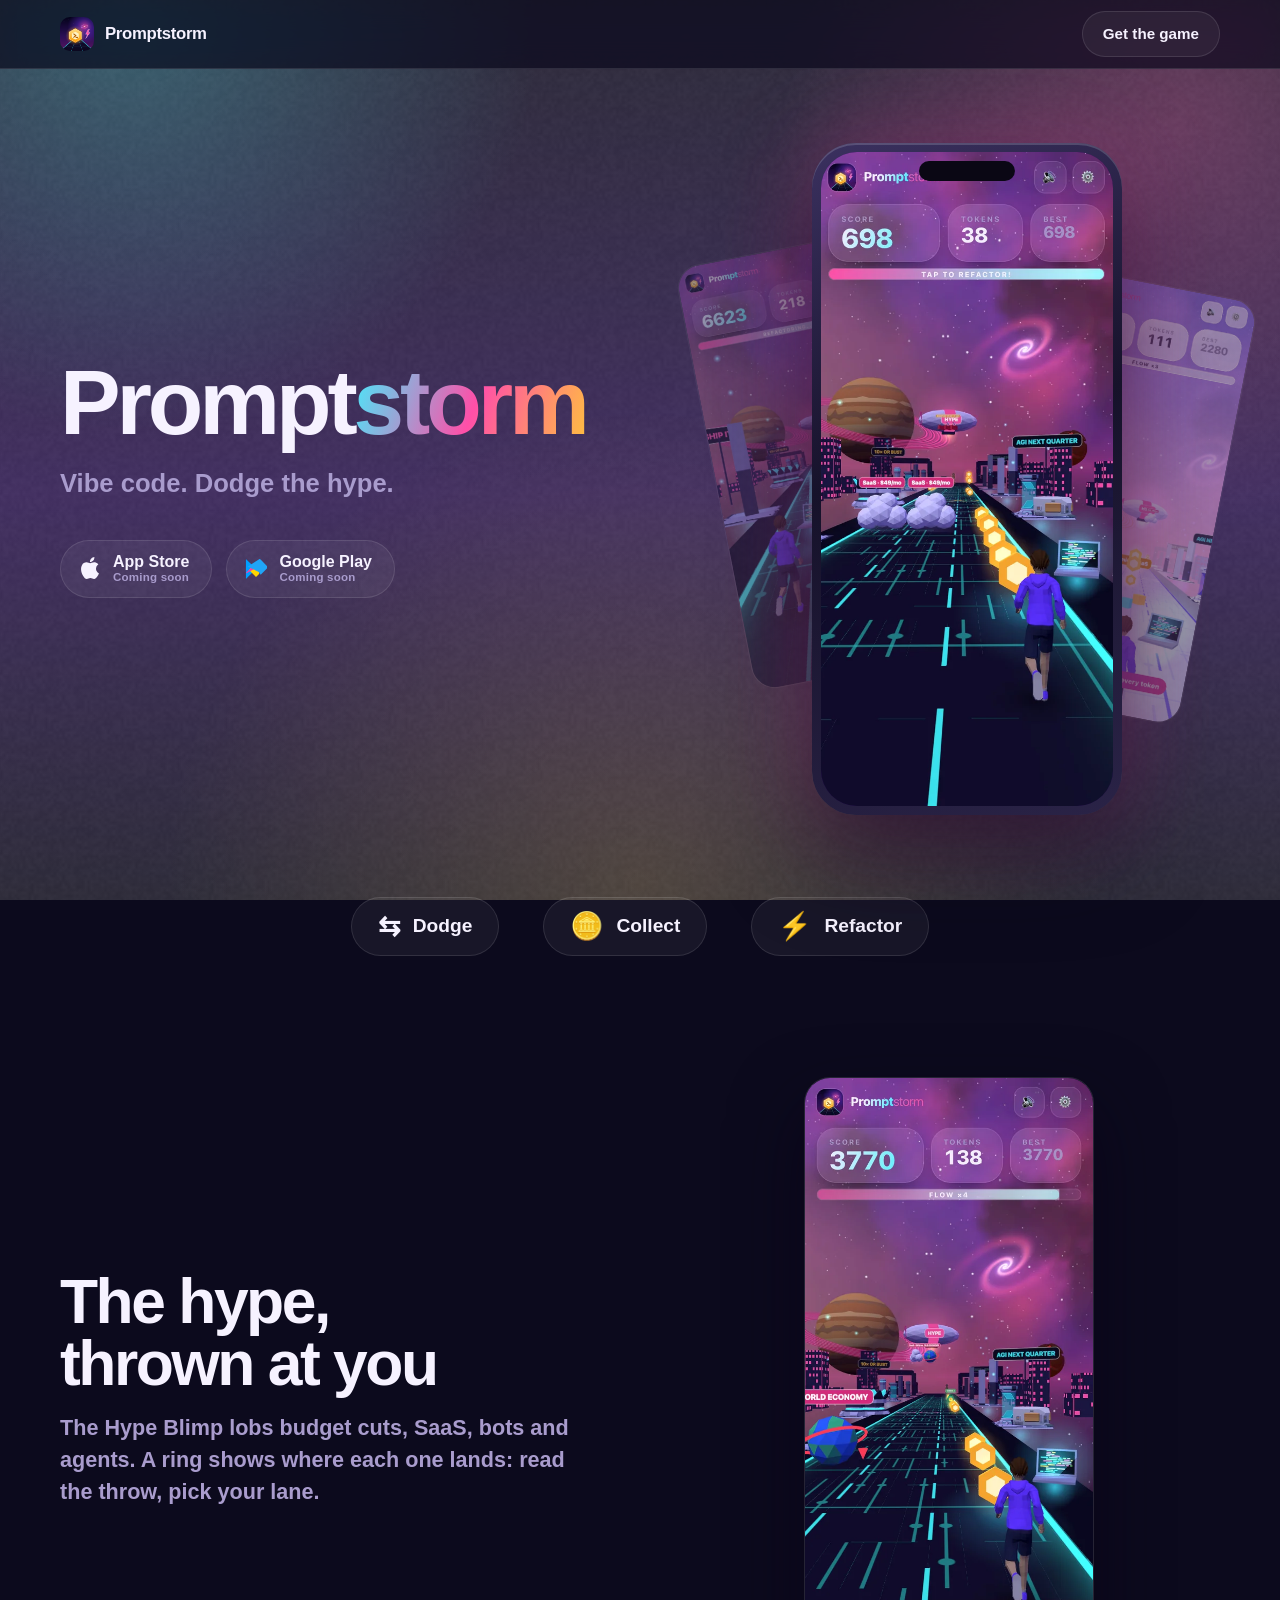
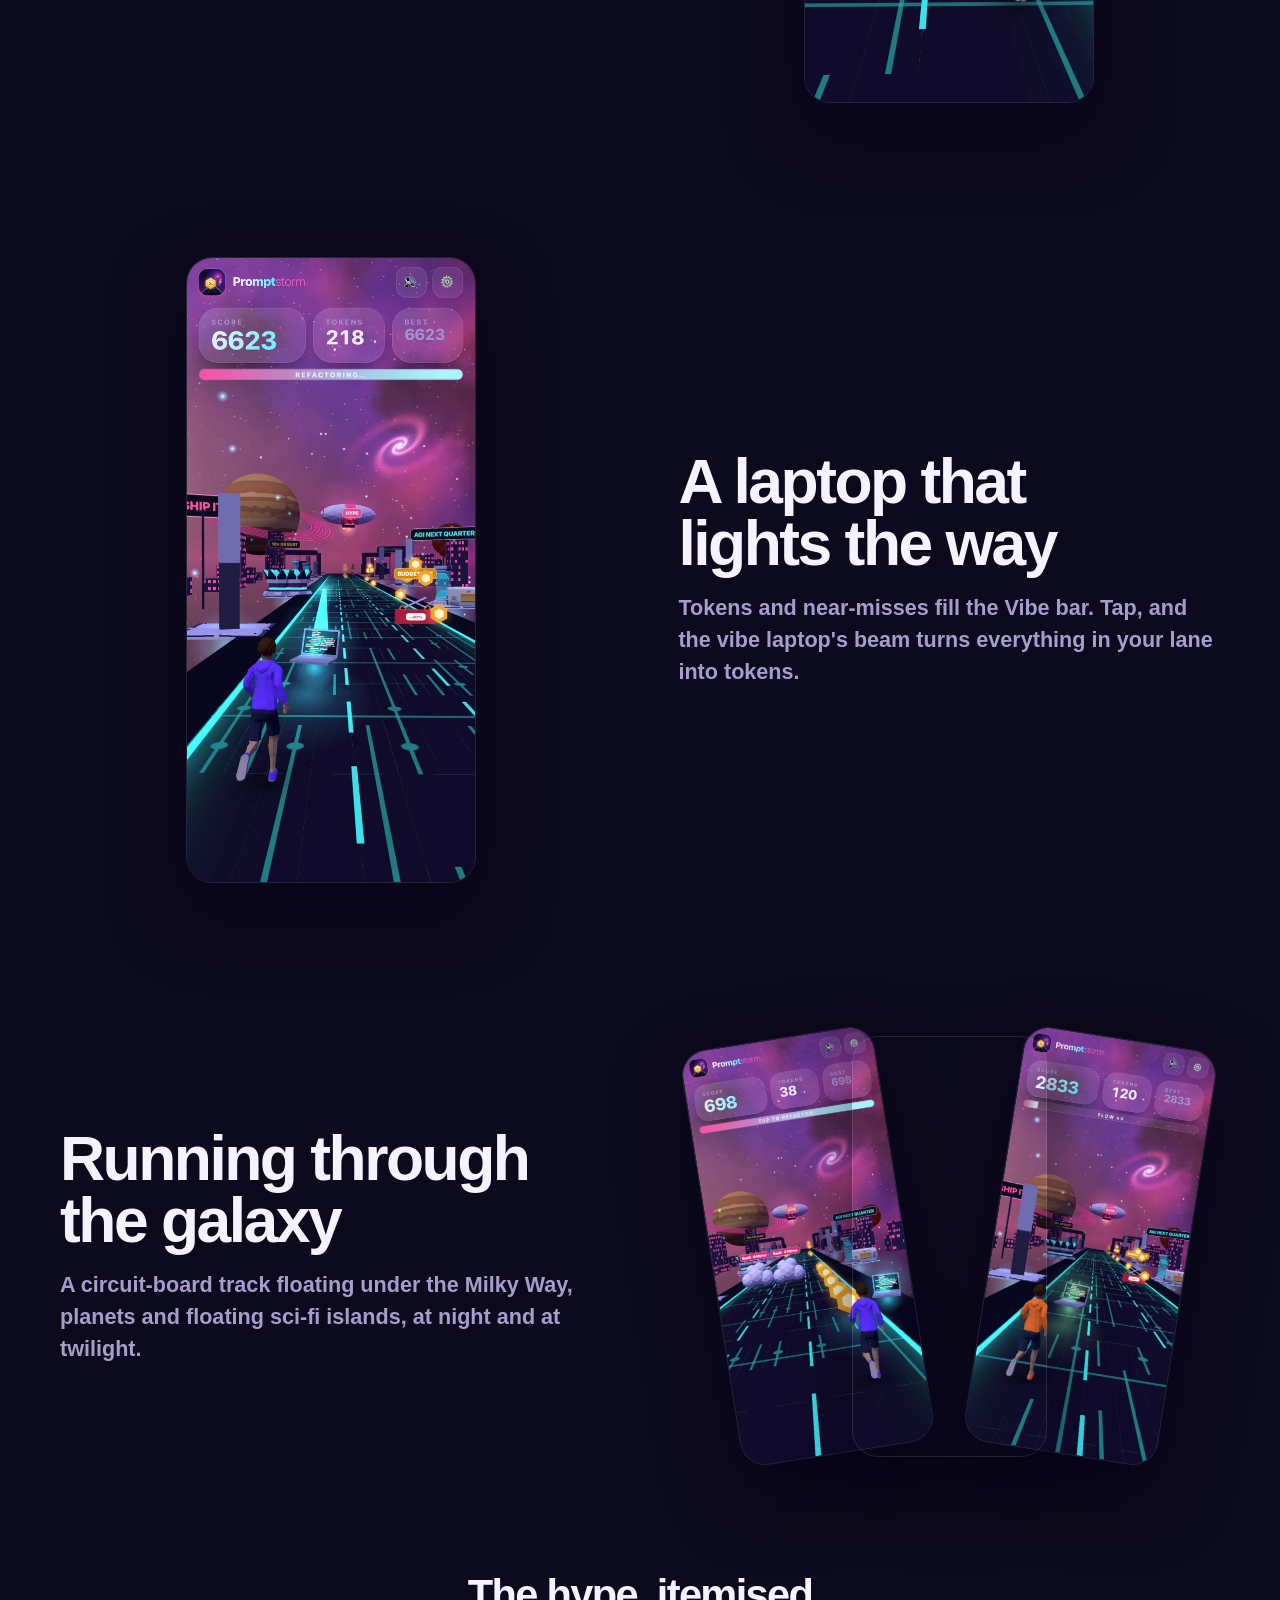
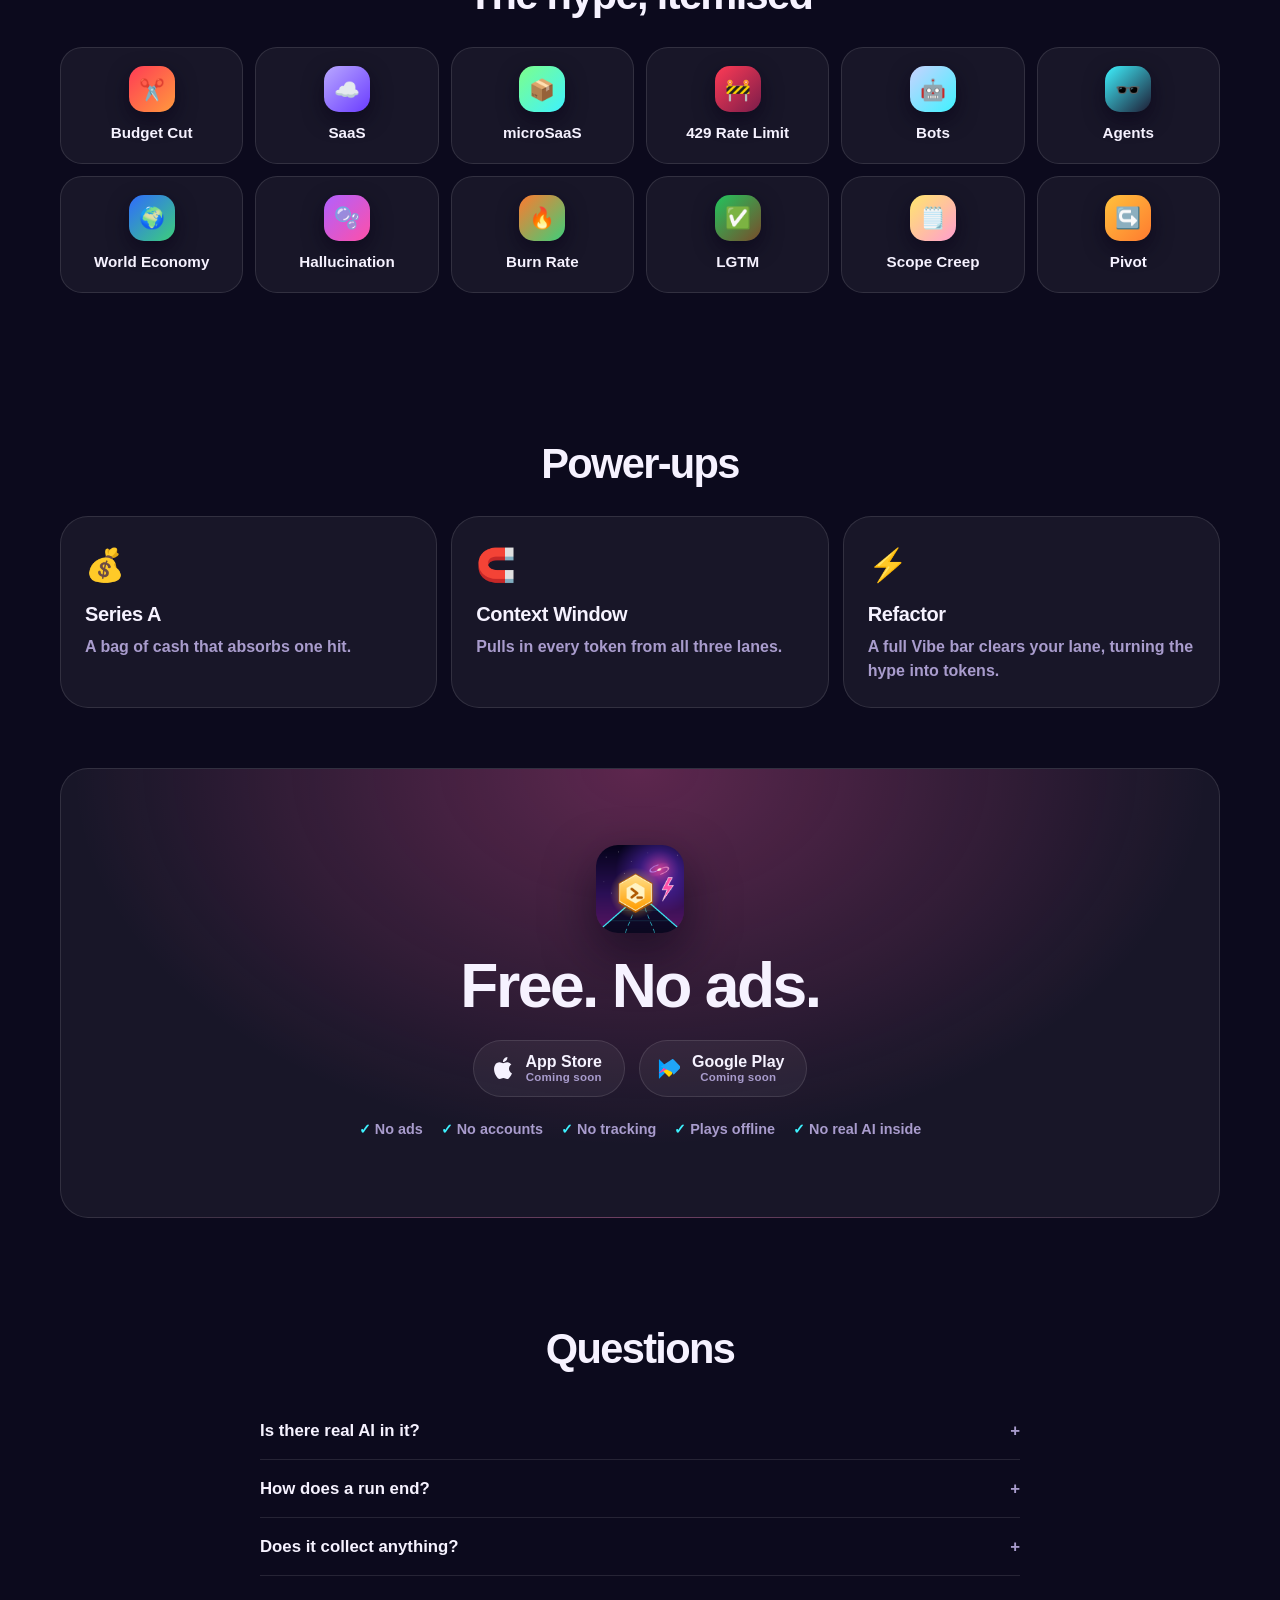
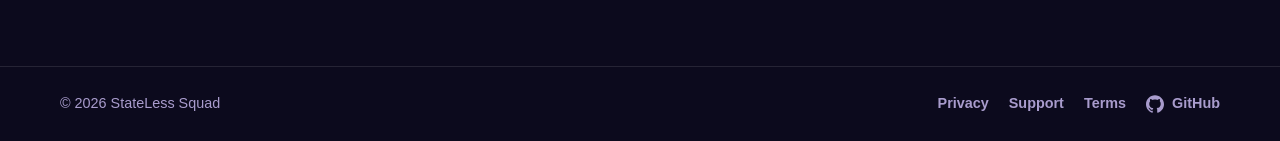
==== index.html @ 3aef5872 "site: publish Promptstorm" ====
<!doctype html>
<html lang="en" data-theme="dark">
<head>
  <meta charset="utf-8">
  <meta name="viewport" content="width=device-width, initial-scale=1, viewport-fit=cover">
  <meta name="color-scheme" content="dark">
  <title>Promptstorm — Vibe code. Dodge the hype.</title>
  <meta name="description" content="A vibecoder sprints down a neon circuit board through the galaxy, collecting AI tokens while the Hype Blimp throws budget cuts, SaaS, bots and agents at them. Swipe to switch lanes, jump and slide; fill the Vibe bar and fire the laptop&#39;s Refactor beam. No ads, no accounts, plays offline.">
  <meta name="keywords" content="endless runner, 3d runner, coding, developer, ai tokens, startup, neon, arcade, offline game">
  <link rel="canonical" href="https://statelesssquad.github.io/promptstorm-public/">
  <meta property="og:type" content="website">
  <meta property="og:title" content="Promptstorm — Vibe code. Dodge the hype.">
  <meta property="og:description" content="A vibecoder sprints down a neon circuit board through the galaxy, collecting AI tokens while the Hype Blimp throws budget cuts, SaaS, bots and agents at them. Swipe to switch lanes, jump and slide; fill the Vibe bar and fire the laptop&#39;s Refactor beam. No ads, no accounts, plays offline.">
  <meta property="og:image" content="https://statelesssquad.github.io/promptstorm-public/assets/og.png">
  <meta property="og:url" content="https://statelesssquad.github.io/promptstorm-public/">
  <meta name="twitter:card" content="summary_large_image">
  <meta name="theme-color" content="#0c0a1d">
  <meta name="apple-mobile-web-app-title" content="Promptstorm">
  <link rel="manifest" href="manifest.webmanifest">
  <link rel="icon" href="assets/favicon.png">
  <link rel="apple-touch-icon" href="assets/icon.png">
  <link rel="preload" as="image" href="assets/shots/hero.webp">
  <link rel="stylesheet" href="assets/style.css">
  <script type="application/ld+json">{"@context":"https://schema.org","@type":"VideoGame","name":"Promptstorm","description":"A vibecoder sprints down a neon circuit board through the galaxy, collecting AI tokens while the Hype Blimp throws budget cuts, SaaS, bots and agents at them. Swipe to switch lanes, jump and slide; fill the Vibe bar and fire the laptop's Refactor beam. No ads, no accounts, plays offline.","genre":"Arcade","url":"https://statelesssquad.github.io/promptstorm-public/","image":"https://statelesssquad.github.io/promptstorm-public/assets/og.png","author":{"@type":"Organization","name":"StateLess Squad","url":"https://github.com/StatelessSquad"},"gamePlatform":["iOS","Android","Web browser"],"applicationCategory":"Game","offers":{"@type":"Offer","price":"0","priceCurrency":"USD"}}</script>
</head>
<body>
  <svg width="0" height="0" style="position:absolute" aria-hidden="true" focusable="false">
<symbol id="mark-apple" viewBox="0 0 24 24"><path fill="currentColor" d="M12.152 6.896c-.948 0-2.415-1.078-3.96-1.04-2.04.027-3.91 1.183-4.961 3.014-2.117 3.675-.546 9.103 1.519 12.09 1.013 1.454 2.208 3.09 3.792 3.039 1.52-.065 2.09-.987 3.935-.987 1.831 0 2.35.987 3.96.948 1.637-.026 2.676-1.48 3.676-2.948 1.156-1.688 1.636-3.325 1.662-3.415-.039-.013-3.182-1.221-3.22-4.857-.026-3.04 2.48-4.494 2.597-4.559-1.429-2.09-3.623-2.324-4.39-2.376-2-.156-3.675 1.09-4.61 1.09zM15.53 3.83c.843-1.012 1.4-2.427 1.245-3.83-1.207.052-2.662.805-3.532 1.818-.78.896-1.454 2.338-1.273 3.714 1.338.104 2.715-.688 3.559-1.701"/></symbol>
<symbol id="mark-play" viewBox="0 0 24 24"><path fill="#00A0FF" d="M1.1 1.4C1 1.7 1 2.1 1 2.6v18.8c0 .5 0 .9.1 1.2l.1.1L12 12l.1-.1L1.2 1.3l-.1.1z"/><path fill="#FFD400" d="M15.1 8.4l-3.1-3.1-.1.1L4.3 13l.1.1 7.6 7.6 3.1-3.1c.8-.8.8-2 0-2.8l-3-2.7z"/><path fill="#F342A9" d="M15.1 8.4L12 5.3 1.1 16.2c.2.2.4.3.7.5l11.2-6.3 2.1-2z"/><path fill="#20A5F7" d="M15.1 15.2L3.9 9.9c-.3-.2-.5-.3-.7-.5L15 1.6c.9-.8 1.6-.5 2 .1l6.9 6.9c.8.8.8 2 0 2.8l-6.8 6.8z"/></symbol>
<symbol id="mark-web" viewBox="0 0 24 24"><path fill="currentColor" d="M12 2a10 10 0 1 0 0 20 10 10 0 0 0 0-20Zm6.9 6h-3a15.7 15.7 0 0 0-1.4-3.6A8 8 0 0 1 18.9 8ZM12 4.1c.8 1.1 1.5 2.4 1.9 3.9h-3.8c.4-1.5 1.1-2.8 1.9-3.9ZM4.3 14a8.2 8.2 0 0 1 0-4h3.4a16.5 16.5 0 0 0 0 4H4.3Zm.8 2h3a15.7 15.7 0 0 0 1.4 3.6A8 8 0 0 1 5.1 16Zm3-8h-3a8 8 0 0 1 4.4-3.6A15.7 15.7 0 0 0 8.1 8ZM12 19.9c-.8-1.1-1.5-2.4-1.9-3.9h3.8c-.4 1.5-1.1 2.8-1.9 3.9Zm2.3-5.9H9.7a14.7 14.7 0 0 1 0-4h4.6a14.7 14.7 0 0 1 0 4Zm.3 5.6a15.7 15.7 0 0 0 1.4-3.6h3a8 8 0 0 1-4.4 3.6Zm1.7-5.6a16.5 16.5 0 0 0 0-4h3.4a8.2 8.2 0 0 1 0 4h-3.4Z"/></symbol>
<symbol id="mark-github" viewBox="0 0 24 24"><path fill="currentColor" d="M12 .297c-6.63 0-12 5.373-12 12 0 5.303 3.438 9.8 8.205 11.385.6.113.82-.258.82-.577 0-.285-.01-1.04-.015-2.04-3.338.724-4.042-1.61-4.042-1.61C4.422 18.07 3.633 17.7 3.633 17.7c-1.087-.744.084-.729.084-.729 1.205.084 1.838 1.236 1.838 1.236 1.07 1.835 2.809 1.305 3.495.998.108-.776.417-1.305.76-1.605-2.665-.3-5.466-1.332-5.466-5.93 0-1.31.465-2.38 1.235-3.22-.135-.303-.54-1.523.105-3.176 0 0 1.005-.322 3.3 1.23.96-.267 1.98-.399 3-.405 1.02.006 2.04.138 3 .405 2.28-1.552 3.285-1.23 3.285-1.23.645 1.653.24 2.873.12 3.176.765.84 1.23 1.91 1.23 3.22 0 4.61-2.805 5.625-5.475 5.92.42.36.81 1.096.81 2.22 0 1.606-.015 2.896-.015 3.286 0 .315.21.69.825.57C20.565 22.092 24 17.592 24 12.297c0-6.627-5.373-12-12-12"/></symbol>
</svg>
  <div class="aurora" aria-hidden="true"></div>
  <div class="grain" aria-hidden="true"></div>
  <header class="nav">
    <div class="wrap">
      <a class="logo" href="./">
        <img src="assets/icon.png" alt="" width="34" height="34">
        Promptstorm
      </a>
      <a class="btn btn-ghost" href="#get">Get the game</a>
    </div>
  </header>
  <main id="top"><section class="hero">
    <div class="wrap">
      <div class="hero-copy">
        <h1 style="--chars:11">Prompt<span class="grad">storm</span></h1>
        <p class="lede">Vibe code. Dodge the hype.</p>
        <div class="stores">
    <span class="store"><svg class="mark mark-apple" aria-hidden="true"><use href="#mark-apple"/></svg><span>App Store<small>Coming soon</small></span></span>
    <span class="store"><svg class="mark" aria-hidden="true"><use href="#mark-play"/></svg><span>Google Play<small>Coming soon</small></span></span>
    
  </div>
      </div>
      <div class="hero-media">
        <img class="peek peek-l" src="assets/shots/peek-l.webp" alt="" width="560" height="1214" loading="lazy" decoding="async">
        <img class="peek peek-r" src="assets/shots/peek-r.webp" alt="" width="560" height="1214" loading="lazy" decoding="async">
        <div class="phone">
          <span class="notch" aria-hidden="true"></span>
          <video poster="assets/shots/hero.webp" autoplay muted loop playsinline preload="none" aria-label="Promptstorm gameplay">
              <source src="assets/demo-mobile.mp4" media="(max-width: 640px)" type="video/mp4">
              <source src="assets/demo.mp4" type="video/mp4">
            </video>
            <button type="button" class="video-play" id="video-play" hidden aria-label="Play the demo"><span aria-hidden="true">&#9654;</span> Play</button>
        </div>
      </div>
    </div>
  </section><section class="rules" aria-label="How to play">
    <div class="wrap">
      <div class="rule reveal"><span aria-hidden="true">⇆</span> Dodge</div><div class="rule reveal"><span aria-hidden="true">🪙</span> Collect</div><div class="rule reveal"><span aria-hidden="true">⚡</span> Refactor</div>
    </div>
  </section><section class="feature">
      <div class="wrap">
        <div class="feature-copy reveal">
          <h2>The hype, thrown at you</h2>
          <p>The Hype Blimp lobs budget cuts, SaaS, bots and agents. A ring shows where each one lands: read the throw, pick your lane.</p>
        </div>
        <div class="feature-art reveal">
          <div class="single"><img src="assets/shots/storm.webp" alt="The hype, thrown at you" width="560" height="1214" loading="lazy" decoding="async"></div>
        </div>
      </div>
    </section><section class="feature feature-flip">
      <div class="wrap">
        <div class="feature-copy reveal">
          <h2>A laptop that lights the way</h2>
          <p>Tokens and near-misses fill the Vibe bar. Tap, and the vibe laptop&#39;s beam turns everything in your lane into tokens.</p>
        </div>
        <div class="feature-art reveal">
          <div class="single"><img src="assets/shots/refactor.webp" alt="A laptop that lights the way" width="560" height="1214" loading="lazy" decoding="async"></div>
        </div>
      </div>
    </section><section class="feature">
      <div class="wrap">
        <div class="feature-copy reveal">
          <h2>Running through the galaxy</h2>
          <p>A circuit-board track floating under the Milky Way, planets and floating sci-fi islands, at night and at twilight.</p>
        </div>
        <div class="feature-art reveal">
          <div class="fan"><img src="assets/shots/galaxy.webp" alt="Running through the galaxy: galaxy" width="560" height="1214" loading="lazy" decoding="async"><img src="assets/shots/twilight.webp" alt="Running through the galaxy: twilight" width="560" height="1214" loading="lazy" decoding="async"><img src="assets/shots/outfit.webp" alt="Running through the galaxy: outfit" width="560" height="1214" loading="lazy" decoding="async"></div>
        </div>
      </div>
    </section><section class="worlds" aria-label="The hype, itemised">
    <div class="wrap">
      <h2 class="section-title reveal">The hype, itemised</h2>
      <div class="shelf" style="--wide:6;--narrow:3">
        <div class="world reveal"><span class="dot" style="background:linear-gradient(135deg,#ff3b55,#ff9a3d)">✂️</span>Budget Cut</div><div class="world reveal"><span class="dot" style="background:linear-gradient(135deg,#b9a8ff,#6a3cff)">☁️</span>SaaS</div><div class="world reveal"><span class="dot" style="background:linear-gradient(135deg,#7dff8a,#3ef2ff)">📦</span>microSaaS</div><div class="world reveal"><span class="dot" style="background:linear-gradient(135deg,#ff3b55,#7a1c4a)">🚧</span>429 Rate Limit</div><div class="world reveal"><span class="dot" style="background:linear-gradient(135deg,#c9d2ff,#3ef2ff)">🤖</span>Bots</div><div class="world reveal"><span class="dot" style="background:linear-gradient(135deg,#3ef2ff,#1e1b33)">🕶️</span>Agents</div><div class="world reveal"><span class="dot" style="background:linear-gradient(135deg,#2f6bff,#3ccf7a)">🌍</span>World Economy</div><div class="world reveal"><span class="dot" style="background:linear-gradient(135deg,#b061ff,#ff4fa8)">🫧</span>Hallucination</div><div class="world reveal"><span class="dot" style="background:linear-gradient(135deg,#ff7a2f,#3ccf7a)">🔥</span>Burn Rate</div><div class="world reveal"><span class="dot" style="background:linear-gradient(135deg,#22c55e,#7a4b2a)">✅</span>LGTM</div><div class="world reveal"><span class="dot" style="background:linear-gradient(135deg,#ffe66d,#ff9ecf)">🗒️</span>Scope Creep</div><div class="world reveal"><span class="dot" style="background:linear-gradient(135deg,#ffc23d,#ff7a2f)">↪️</span>Pivot</div>
      </div>
    </div>
  </section><section class="modes">
    <div class="wrap">
      <h2 class="section-title reveal">Power-ups</h2>
      <div class="mode-grid">
        <div class="mode reveal"><span class="mode-icon" aria-hidden="true">💰</span><h3>Series A</h3><p>A bag of cash that absorbs one hit.</p></div><div class="mode reveal"><span class="mode-icon" aria-hidden="true">🧲</span><h3>Context Window</h3><p>Pulls in every token from all three lanes.</p></div><div class="mode reveal"><span class="mode-icon" aria-hidden="true">⚡</span><h3>Refactor</h3><p>A full Vibe bar clears your lane, turning the hype into tokens.</p></div>
      </div>
    </div>
  </section><section id="get" class="get">
    <div class="wrap reveal">
      <img src="assets/icon.png" alt="" width="88" height="88">
      <h2>Free. No ads.</h2>
      
      <div class="stores">
    <span class="store"><svg class="mark mark-apple" aria-hidden="true"><use href="#mark-apple"/></svg><span>App Store<small>Coming soon</small></span></span>
    <span class="store"><svg class="mark" aria-hidden="true"><use href="#mark-play"/></svg><span>Google Play<small>Coming soon</small></span></span>
    
  </div>
      <ul class="promises"><li>No ads</li><li>No accounts</li><li>No tracking</li><li>Plays offline</li><li>No real AI inside</li></ul>
    </div>
  </section><section class="faq">
    <div class="wrap">
      <h2 class="section-title reveal">Questions</h2>
      <details class="reveal"><summary>Is there real AI in it?</summary><p>No. It&#39;s a game about the hype, not a product of it. The tokens are glowing hexagons, and the agents only wear sunglasses.</p></details><details class="reveal"><summary>How does a run end?</summary><p>A first hit is a stumble: your Flow resets and the blimp closes in. A second hit within six seconds and prod is down. Once a run, banked tokens buy a git revert.</p></details><details class="reveal"><summary>Does it collect anything?</summary><p>No. Your best score and your token bank stay on your device, and nothing is sent anywhere. It plays offline.</p></details>
    </div>
  </section></main>
  <footer>
    <div class="wrap">
      <span>&copy; 2026 StateLess Squad</span>
      <nav aria-label="Legal">
        <a href="privacy/">Privacy</a>
        <a href="support/">Support</a>
        <a href="terms/">Terms</a>
        <a href="https://github.com/StatelessSquad/promptstorm-public"><svg class="mark" aria-hidden="true"><use href="#mark-github"/></svg>GitHub</a>
      </nav>
    </div>
  </footer>
  <script src="assets/app.js" defer></script>
</body>
</html>
---- assets/style.css ----
/* The product page — StateLess-Cube's public page, as a template.
 *
 * The same lessons as the games apply: no blur filters on big surfaces, no
 * animated shadows, motion on the compositor only (transform / opacity).
 * The generator writes the game's colours into the tokens at the top.
 */

:root {
  --accent: #3ef2ff;
  --accent2: #ff4fa8;
  --accent3: #ffc23d;
  --grad: linear-gradient(110deg, var(--accent), var(--accent2) 52%, var(--accent3));
  --radius: 28px;
  --ease: cubic-bezier(0.2, 0.8, 0.2, 1);
  --max: 1160px;
  --pad: clamp(20px, 5vw, 40px);
  --bg: #0c0a1d;
  --bg2: #2a0f55;
  --surface: rgba(255, 255, 255, 0.05);
  --surface-2: rgba(255, 255, 255, 0.1);
  --border: rgba(255, 255, 255, 0.11);
  --text: #f6f2ff;
  --text-2: #ddd6f3;
  --muted: #a99ccd;
  --shadow: rgba(8, 4, 24, 0.6);
  --phone: linear-gradient(160deg, #3b3160, #16122a 45%, #2a2347);
  --glow: 32%;
  --grain: 0.3;
  color-scheme: dark;
}

* {
  box-sizing: border-box;
  margin: 0;
  padding: 0;
}

html {
  scroll-behavior: smooth;
  overflow-x: clip;
}

body {
  font-family:
    ui-rounded, "SF Pro Rounded", -apple-system, BlinkMacSystemFont, "Segoe UI", Inter, Roboto, Arial,
    sans-serif;
  background: var(--bg);
  color: var(--text);
  line-height: 1.5;
  -webkit-font-smoothing: antialiased;
  overflow-x: hidden;
}

img,
video,
svg {
  display: block;
  max-width: 100%;
}

img {
  height: auto;
}

a {
  color: inherit;
  text-decoration: none;
}

/* -- ambient backdrop (gradients only, no blur filters) ------------------ */

.aurora {
  position: fixed;
  inset: 0;
  z-index: -2;
  pointer-events: none;
  background:
    radial-gradient(
      52vw 52vw at 10% 2%,
      color-mix(in srgb, var(--accent) var(--glow), transparent),
      transparent 62%
    ),
    radial-gradient(
      48vw 48vw at 92% 14%,
      color-mix(in srgb, var(--accent2) var(--glow), transparent),
      transparent 64%
    ),
    radial-gradient(
      56vw 56vw at 50% 98%,
      color-mix(in srgb, var(--accent3) calc(var(--glow) * 0.6), transparent),
      transparent 66%
    ),
    linear-gradient(180deg, var(--bg), var(--bg2) 55%, var(--bg));
}

.grain {
  position: fixed;
  inset: 0;
  z-index: -1;
  pointer-events: none;
  opacity: var(--grain);
  background-image: url("grain.png");
  background-size: 180px;
}

.wrap {
  width: min(100% - (var(--pad) * 2), var(--max));
  margin-inline: auto;
}

.narrow {
  --max: 760px;
}

/* -- nav ----------------------------------------------------------------- */

.nav {
  position: sticky;
  top: 0;
  z-index: 20;
  background: color-mix(in srgb, var(--bg) 72%, transparent);
  backdrop-filter: saturate(150%) blur(14px);
  -webkit-backdrop-filter: saturate(150%) blur(14px);
  border-bottom: 1px solid var(--border);
}

.nav .wrap {
  display: flex;
  align-items: center;
  justify-content: space-between;
  gap: 16px;
  height: 68px;
}

.logo {
  display: inline-flex;
  align-items: center;
  gap: 11px;
  font-weight: 800;
  font-size: 1.05rem;
  letter-spacing: -0.02em;
}

.logo img {
  border-radius: 10px;
}

.btn {
  display: inline-flex;
  align-items: center;
  gap: 9px;
  padding: 11px 20px;
  border-radius: 999px;
  font-weight: 700;
  font-size: 0.95rem;
  border: 1px solid var(--border);
  background: var(--surface);
  color: var(--text);
  transition:
    transform 0.2s var(--ease),
    background 0.2s var(--ease);
}

.btn:hover {
  transform: translateY(-2px);
  background: var(--surface-2);
}

/* -- store buttons ------------------------------------------------------- */

.stores {
  display: flex;
  flex-wrap: wrap;
  gap: 14px;
}

.store {
  display: inline-flex;
  align-items: center;
  gap: 12px;
  padding: 12px 22px 12px 18px;
  border-radius: 999px;
  border: 1px solid var(--border);
  background: var(--surface);
  font-weight: 700;
  line-height: 1.15;
  transition:
    transform 0.2s var(--ease),
    background 0.2s var(--ease);
}

a.store:hover {
  transform: translateY(-2px);
  background: var(--surface-2);
}

.store small {
  display: block;
  font-weight: 600;
  font-size: 0.72rem;
  letter-spacing: 0.02em;
  color: var(--muted);
}

.mark {
  width: 22px;
  height: 22px;
  flex: none;
}

.mark-apple {
  margin-top: -2px;
}

/* -- hero ---------------------------------------------------------------- */

.hero {
  padding: clamp(36px, 6vw, 74px) 0 clamp(20px, 3vw, 40px);
  overflow-x: clip;
}

.hero .wrap {
  display: grid;
  grid-template-columns: 1fr minmax(280px, 0.86fr);
  align-items: center;
  gap: clamp(28px, 5vw, 70px);
}

.hero-copy {
  min-width: 0;
}

h1 {
  font-size: clamp(2.6rem, 7.4vw, 6rem);
}

/* The wordmark fits its column whatever the name's length: ~0.56em a letter. */
.hero h1 {
  font-size: clamp(2.2rem, min(7.4vw, calc(min(46vw, 560px) / (var(--chars, 8) * 0.56))), 6rem);
  font-weight: 800;
  line-height: 0.94;
  letter-spacing: -0.045em;
  text-wrap: balance;
}

.grad {
  background: var(--grad);
  -webkit-background-clip: text;
  background-clip: text;
  color: transparent;
}

.lede {
  margin-top: 18px;
  font-size: clamp(1.15rem, 2.2vw, 1.6rem);
  font-weight: 600;
  color: var(--muted);
  text-wrap: pretty;
}

.hero .stores {
  margin-top: clamp(26px, 4vw, 38px);
}

.hero-media {
  position: relative;
  display: flex;
  justify-content: center;
}

.phone {
  position: relative;
  width: clamp(230px, 27vw, 310px);
  aspect-ratio: 9 / 19.5;
  border-radius: 44px;
  padding: 9px;
  background: var(--phone);
  box-shadow:
    0 2px 0 rgba(255, 255, 255, 0.16) inset,
    0 40px 90px var(--shadow),
    0 0 90px color-mix(in srgb, var(--accent2) 35%, transparent);
  animation: float 7s ease-in-out infinite;
}

.phone video,
.phone .screen {
  width: 100%;
  height: 100%;
  object-fit: cover;
  object-position: top;
  border-radius: 36px;
  background: var(--bg2);
}

.notch {
  position: absolute;
  top: 18px;
  left: 50%;
  transform: translateX(-50%);
  width: 31%;
  height: 20px;
  border-radius: 999px;
  background: #0a0714;
  z-index: 2;
}

.video-play {
  position: absolute;
  left: 50%;
  bottom: 22px;
  transform: translateX(-50%);
  display: inline-flex;
  align-items: center;
  gap: 8px;
  padding: 10px 18px;
  border: 0;
  border-radius: 999px;
  background: var(--grad);
  color: #fff;
  font: inherit;
  font-weight: 700;
  cursor: pointer;
}

.video-play[hidden] {
  display: none;
}

.peek {
  position: absolute;
  top: 50%;
  width: clamp(130px, 17vw, 200px);
  border-radius: 24px;
  border: 1px solid var(--border);
  opacity: 0.5;
  pointer-events: none;
}

.peek-l {
  left: 0;
  transform: translateY(-54%) rotate(-11deg);
}

.peek-r {
  right: 0;
  transform: translateY(-46%) rotate(11deg);
}

@keyframes float {
  50% {
    transform: translateY(-14px);
  }
}

/* -- the rules, in three words ------------------------------------------- */

.rules {
  padding: clamp(24px, 4vw, 44px) 0;
}

.rules .wrap {
  display: flex;
  flex-wrap: wrap;
  justify-content: center;
  gap: clamp(14px, 4vw, 44px);
}

.rule {
  display: inline-flex;
  align-items: center;
  gap: 12px;
  padding: 14px 26px;
  border-radius: 999px;
  border: 1px solid var(--border);
  background: var(--surface);
  font-size: clamp(1rem, 2vw, 1.2rem);
  font-weight: 700;
}

.rule span {
  font-size: 1.4em;
  line-height: 1;
}

/* -- feature blocks ------------------------------------------------------ */

.feature {
  padding: clamp(44px, 6vw, 84px) 0;
}

.feature .wrap {
  display: grid;
  grid-template-columns: 1fr 1fr;
  align-items: center;
  gap: clamp(30px, 6vw, 80px);
}

.feature-flip .feature-copy {
  order: 2;
}

h2 {
  font-size: clamp(2rem, 5.4vw, 3.9rem);
  font-weight: 800;
  line-height: 1;
  letter-spacing: -0.04em;
  text-wrap: balance;
}

.feature-copy p {
  margin-top: 16px;
  font-size: clamp(1.05rem, 2vw, 1.35rem);
  font-weight: 600;
  color: var(--muted);
}

.feature-art {
  display: flex;
  justify-content: center;
  min-width: 0;
}

.single img,
.fan img {
  border-radius: 26px;
  border: 1px solid var(--border);
  box-shadow: 0 30px 70px var(--shadow);
}

.single img {
  width: clamp(210px, 25vw, 290px);
}

.fan {
  position: relative;
  display: flex;
  justify-content: center;
  align-items: center;
  max-width: 100%;
}

/* The overlap is margin, not transform, so the row really is this narrow. */
.fan img {
  width: clamp(132px, 15.5vw, 195px);
}

.fan img:first-child {
  transform: rotate(-9deg);
  margin-right: clamp(-54px, -4.2vw, -30px);
  z-index: 1;
}

.fan img:nth-child(2) {
  position: relative;
  z-index: 3;
}

.fan img:last-child {
  transform: rotate(9deg);
  margin-left: clamp(-54px, -4.2vw, -30px);
  z-index: 2;
}

.section-title {
  font-size: clamp(1.6rem, 3.6vw, 2.6rem);
  text-align: center;
  margin-bottom: clamp(20px, 3vw, 32px);
}

/* -- the worlds shelf ---------------------------------------------------- */

.worlds {
  padding: clamp(20px, 4vw, 40px) 0 clamp(50px, 8vw, 90px);
}

.shelf {
  display: grid;
  grid-template-columns: repeat(var(--narrow, 3), 1fr);
  gap: 12px;
}

@media (min-width: 1000px) {
  .shelf {
    grid-template-columns: repeat(var(--wide, 9), 1fr);
  }
}

.world {
  display: flex;
  flex-direction: column;
  align-items: center;
  gap: 10px;
  padding: 18px 10px;
  border-radius: 22px;
  border: 1px solid var(--border);
  background: var(--surface);
  font-weight: 700;
  font-size: 0.95rem;
  text-align: center;
  transition:
    transform 0.2s var(--ease),
    background 0.2s var(--ease);
}

.world:hover {
  transform: translateY(-4px);
  background: var(--surface-2);
}

.dot {
  display: grid;
  place-items: center;
  width: 46px;
  height: 46px;
  border-radius: 15px;
  font-size: 1.3rem;
  color: #130d24;
  box-shadow: 0 8px 20px var(--shadow);
}

/* -- modes ----------------------------------------------------------------- */

.modes {
  padding: clamp(30px, 5vw, 60px) 0;
}

.mode-grid {
  display: grid;
  grid-template-columns: repeat(auto-fit, minmax(220px, 1fr));
  gap: 14px;
}

.mode {
  padding: 24px;
  border-radius: var(--radius);
  border: 1px solid var(--border);
  background: var(--surface);
}

.mode-icon {
  font-size: 2rem;
}

.mode h3 {
  margin-top: 10px;
  font-size: 1.25rem;
  letter-spacing: -0.02em;
}

.mode p {
  margin-top: 6px;
  color: var(--muted);
  font-weight: 600;
}

/* -- get it -------------------------------------------------------------- */

.get {
  padding: 0 0 clamp(60px, 9vw, 110px);
}

.get .wrap {
  display: flex;
  flex-direction: column;
  align-items: center;
  gap: 22px;
  padding: clamp(42px, 7vw, 76px) var(--pad);
  border-radius: var(--radius);
  border: 1px solid var(--border);
  background:
    radial-gradient(70% 120% at 50% 0%, color-mix(in srgb, var(--accent2) 30%, transparent), transparent 70%),
    var(--surface);
  text-align: center;
}

.get img {
  border-radius: 22px;
  box-shadow: 0 20px 50px var(--shadow);
}

.get-line {
  margin-top: -8px;
  color: var(--muted);
  font-weight: 600;
  font-size: 1.1rem;
}

.get .stores {
  justify-content: center;
}

.promises {
  display: flex;
  flex-wrap: wrap;
  justify-content: center;
  gap: 8px 18px;
  list-style: none;
  color: var(--muted);
  font-weight: 700;
  font-size: 0.9rem;
}

.promises li::before {
  content: "✓ ";
  color: var(--accent);
}

/* -- questions and the legal pages ------------------------------------------ */

.faq {
  padding: 0 0 clamp(50px, 8vw, 90px);
}

.faq .wrap {
  max-width: 760px;
}

details {
  border-bottom: 1px solid var(--border);
  padding: 16px 0;
}

summary {
  cursor: pointer;
  font-weight: 750;
  font-size: 1.05rem;
  list-style: none;
}

summary::-webkit-details-marker {
  display: none;
}

summary::after {
  content: "+";
  float: right;
  color: var(--muted);
  font-weight: 600;
}

details[open] summary::after {
  content: "−";
}

details p {
  margin-top: 8px;
  color: var(--muted);
  font-weight: 550;
}

.legal {
  padding: clamp(40px, 7vw, 90px) 0 clamp(60px, 9vw, 110px);
}

.legal h1 {
  font-size: clamp(2.2rem, 6vw, 3.6rem);
}

.legal h2 {
  font-size: 1.35rem;
  letter-spacing: -0.02em;
  margin-top: 34px;
}

.legal p,
.legal li {
  margin-top: 10px;
  color: var(--text-2);
  font-size: 1.02rem;
  max-width: 66ch;
}

.legal ul {
  padding-left: 1.2em;
}

.legal a,
.legal summary + p a {
  color: var(--accent);
  font-weight: 700;
  text-decoration: underline;
  text-underline-offset: 3px;
}

.legal details {
  margin-top: 6px;
}

.eyebrow {
  font-size: 0.78rem;
  font-weight: 800;
  letter-spacing: 0.14em;
  text-transform: uppercase;
  color: var(--muted);
  margin-bottom: 12px;
}

/* -- footer -------------------------------------------------------------- */

footer {
  border-top: 1px solid var(--border);
  padding: 26px 0;
  color: var(--muted);
  font-size: 0.9rem;
}

footer .wrap {
  display: flex;
  align-items: center;
  justify-content: space-between;
  gap: 16px;
}

footer nav {
  display: flex;
  flex-wrap: wrap;
  gap: 8px 20px;
}

footer a {
  display: inline-flex;
  align-items: center;
  gap: 8px;
  font-weight: 700;
}

footer a:hover {
  color: var(--text);
}

footer .mark {
  width: 18px;
  height: 18px;
}

a:focus-visible,
button:focus-visible,
summary:focus-visible {
  outline: 2px solid var(--accent);
  outline-offset: 3px;
  border-radius: 8px;
}

/* -- reveal on scroll (only hidden when JS can bring it back) ------------ */

.js .reveal {
  opacity: 0;
  transform: translateY(20px);
}

.js .reveal.in {
  opacity: 1;
  transform: none;
  transition:
    opacity 0.7s var(--ease),
    transform 0.7s var(--ease);
}

/* -- narrow screens ------------------------------------------------------ */

@media (max-width: 900px) {
  .hero .wrap,
  .feature .wrap {
    grid-template-columns: 1fr;
    text-align: center;
  }

  .hero .stores,
  .rules .wrap {
    justify-content: center;
  }

  .hero-copy {
    display: flex;
    flex-direction: column;
    align-items: center;
  }

  .hero h1 {
    font-size: clamp(2rem, calc((100vw - 48px) / (var(--chars, 8) * 0.56)), 4.4rem);
  }

  .hero-media {
    margin-top: 10px;
  }

  .feature-flip .feature-copy {
    order: 0;
  }

  .phone {
    width: clamp(240px, 62vw, 300px);
  }

  .peek {
    width: clamp(120px, 30vw, 170px);
  }

  .single img {
    width: clamp(200px, 58vw, 280px);
  }

  .fan img {
    width: 30vw;
    max-width: 180px;
  }

  .fan img:first-child {
    margin-right: -6vw;
  }

  .fan img:last-child {
    margin-left: -6vw;
  }

  footer .wrap {
    flex-direction: column;
  }
}

@media (max-width: 420px) {
  .peek {
    display: none;
  }

  .rules .wrap {
    gap: 9px;
  }

  .rule {
    padding: 12px 15px;
    gap: 7px;
    font-size: 0.95rem;
  }

  .rule span {
    font-size: 1.2em;
  }

  .store {
    flex: 1 1 100%;
    justify-content: center;
  }
}

@media (prefers-reduced-motion: reduce) {
  html {
    scroll-behavior: auto;
  }

  .phone {
    animation: none;
  }

  * {
    transition-duration: 0.01ms !important;
  }
}
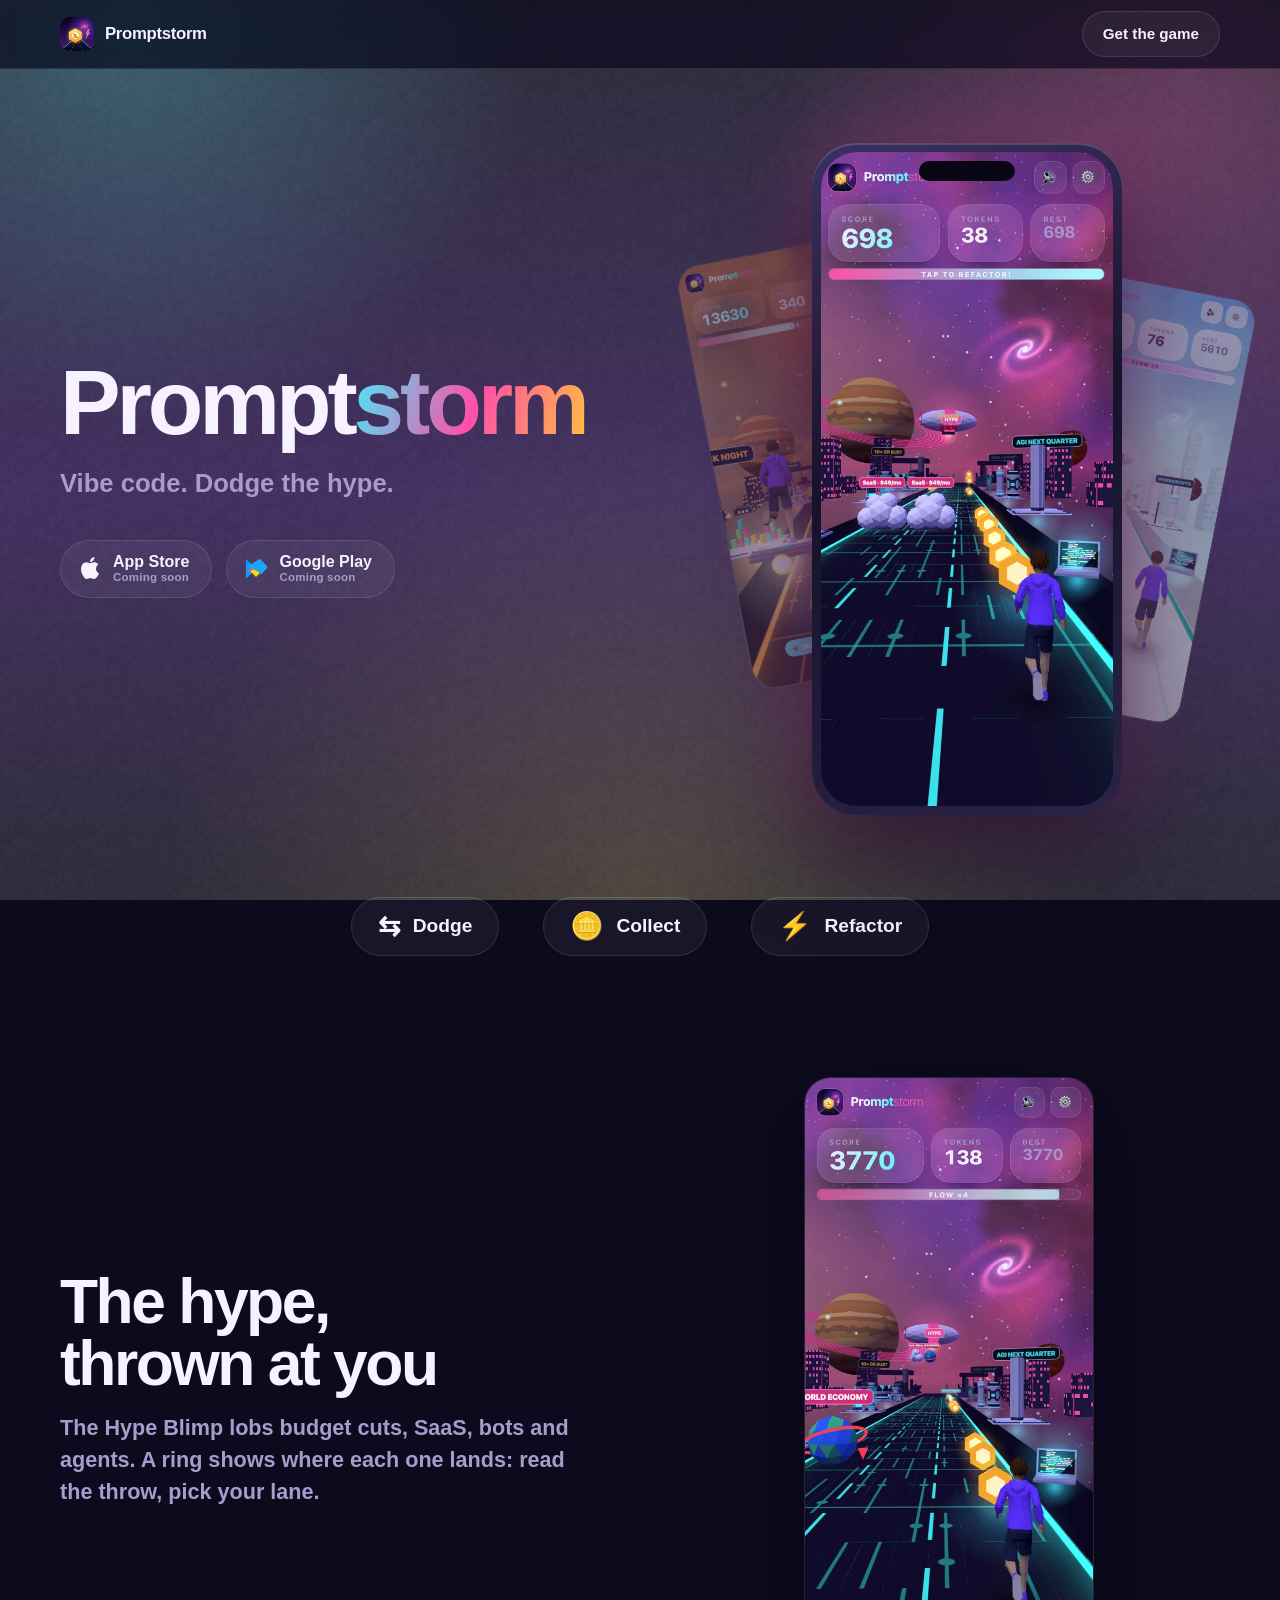
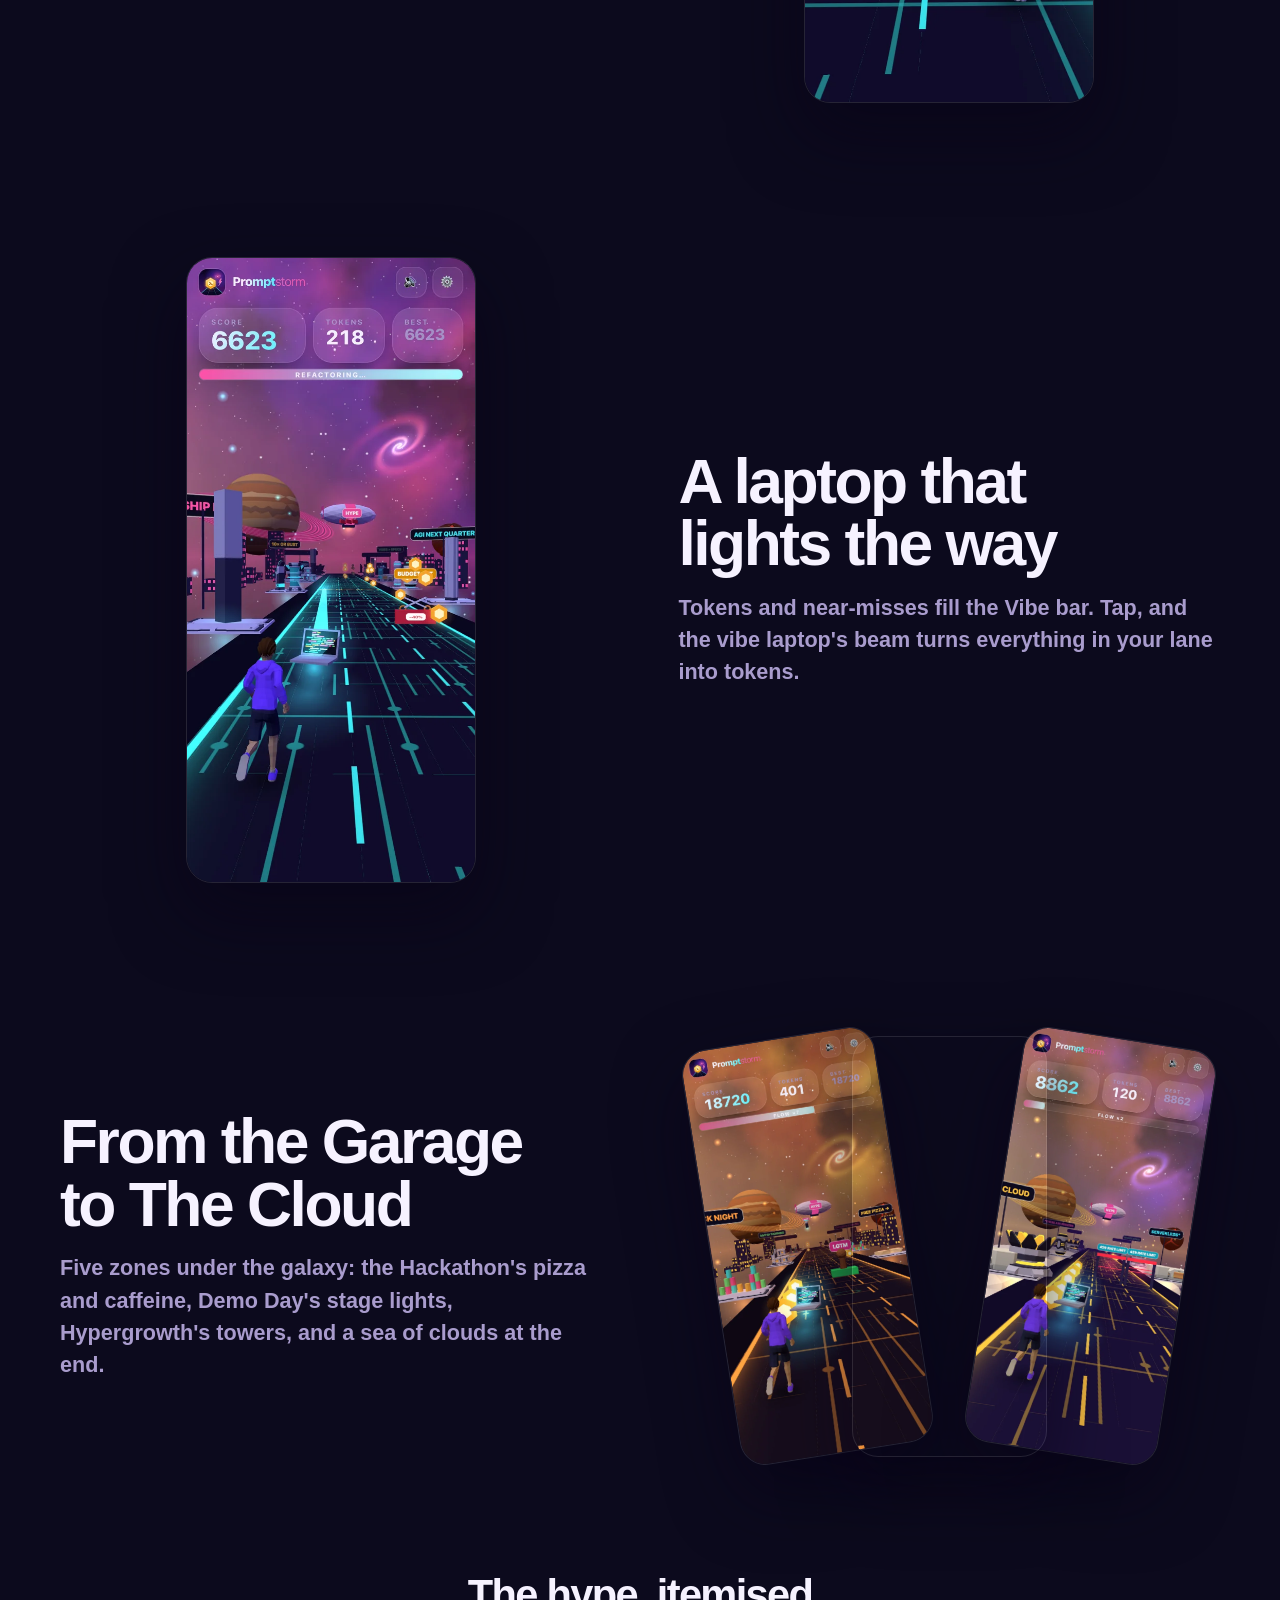
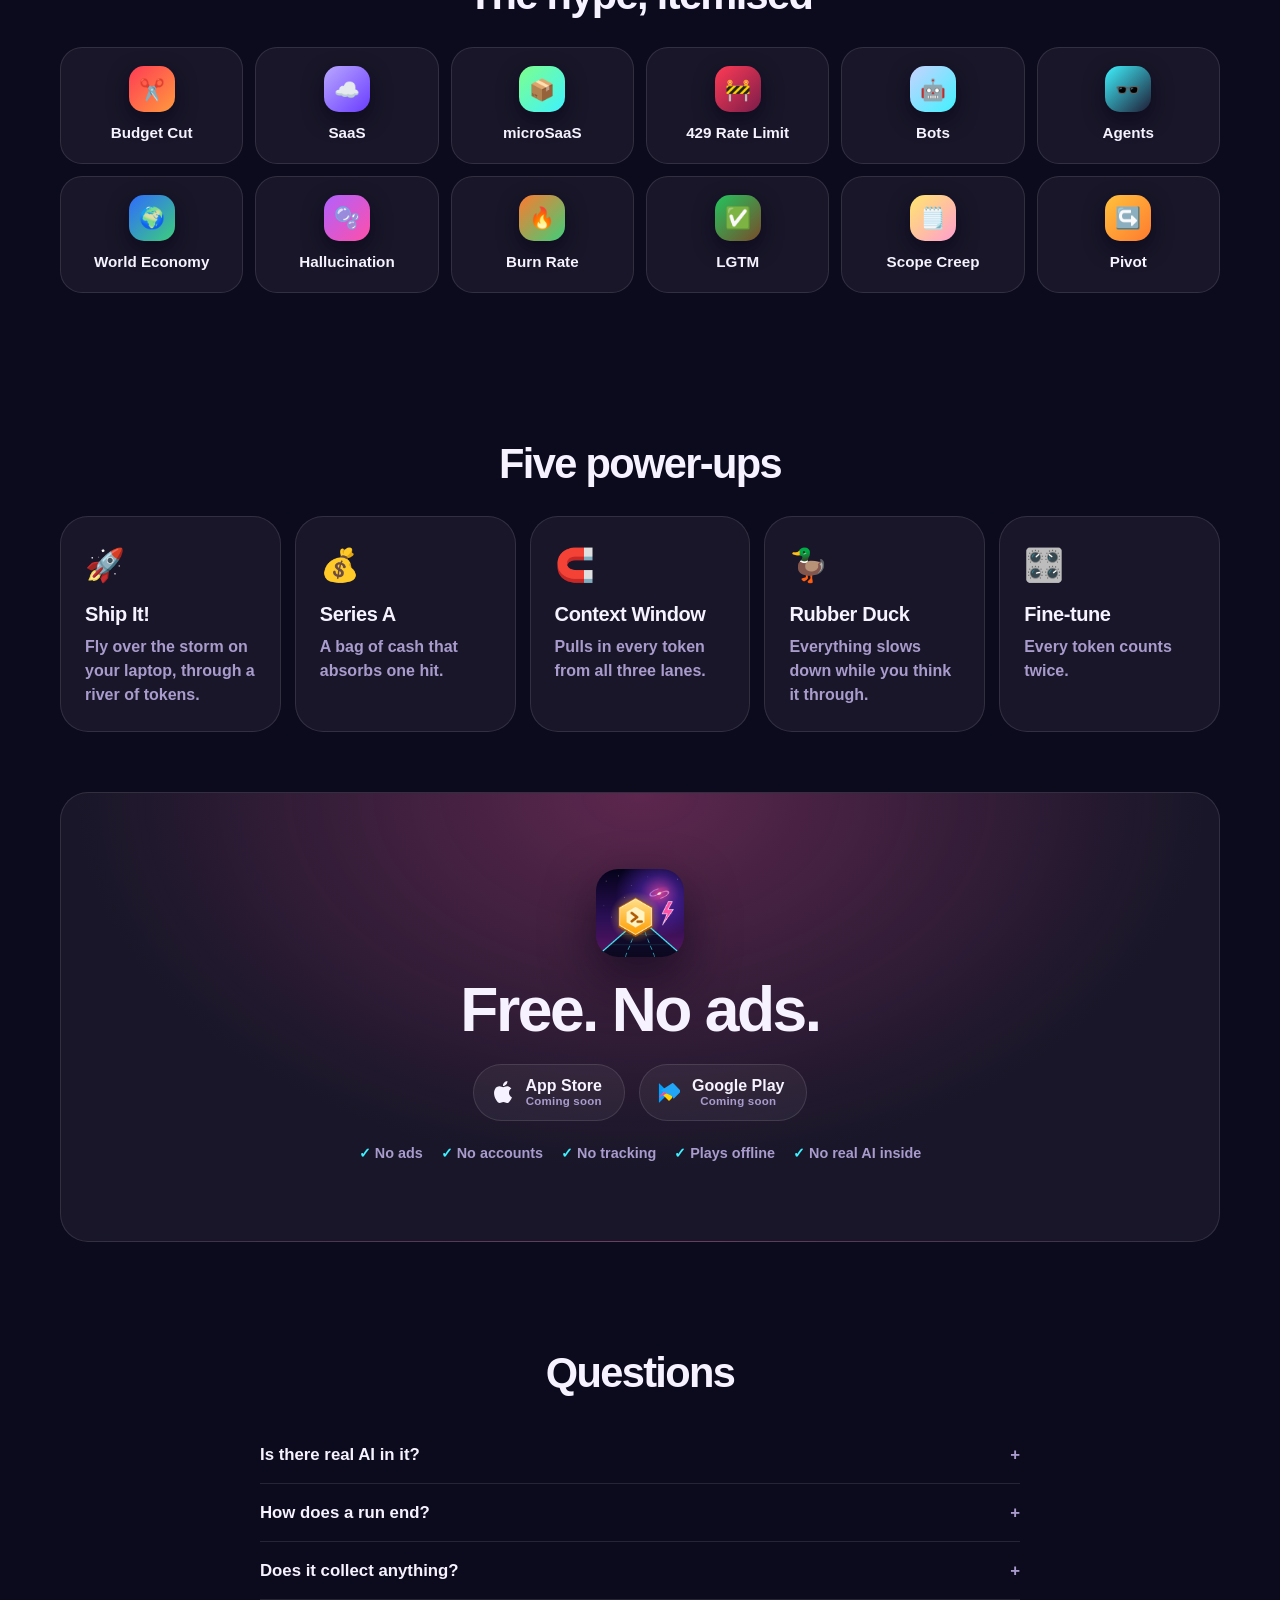
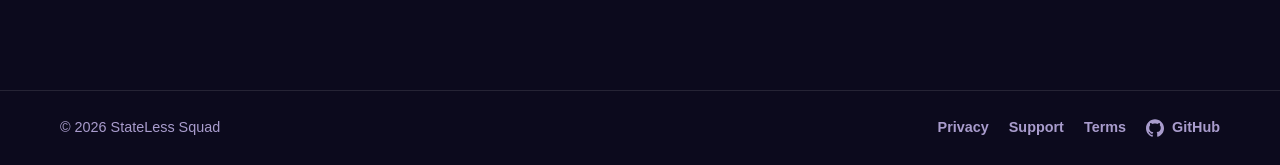
==== commit 3a7ce04a: "site: publish Promptstorm" ====
--- a/index.html
+++ b/index.html
@@ -5,12 +5,12 @@
   <meta name="viewport" content="width=device-width, initial-scale=1, viewport-fit=cover">
   <meta name="color-scheme" content="dark">
   <title>Promptstorm — Vibe code. Dodge the hype.</title>
-  <meta name="description" content="A vibecoder sprints down a neon circuit board through the galaxy, collecting AI tokens while the Hype Blimp throws budget cuts, SaaS, bots and agents at them. Swipe to switch lanes, jump and slide; fill the Vibe bar and fire the laptop&#39;s Refactor beam. No ads, no accounts, plays offline.">
+  <meta name="description" content="A vibecoder sprints down a neon circuit board through the galaxy, collecting AI tokens while the Hype Blimp throws budget cuts, SaaS, bots and agents at them. Run from the Garage through the Hackathon, Demo Day and Hypergrowth to The Cloud. Swipe to switch lanes, jump and slide; fill the Vibe bar and fire the laptop&#39;s Refactor beam. No ads, no accounts, plays offline.">
   <meta name="keywords" content="endless runner, 3d runner, coding, developer, ai tokens, startup, neon, arcade, offline game">
   <link rel="canonical" href="https://statelesssquad.github.io/promptstorm-public/">
   <meta property="og:type" content="website">
   <meta property="og:title" content="Promptstorm — Vibe code. Dodge the hype.">
-  <meta property="og:description" content="A vibecoder sprints down a neon circuit board through the galaxy, collecting AI tokens while the Hype Blimp throws budget cuts, SaaS, bots and agents at them. Swipe to switch lanes, jump and slide; fill the Vibe bar and fire the laptop&#39;s Refactor beam. No ads, no accounts, plays offline.">
+  <meta property="og:description" content="A vibecoder sprints down a neon circuit board through the galaxy, collecting AI tokens while the Hype Blimp throws budget cuts, SaaS, bots and agents at them. Run from the Garage through the Hackathon, Demo Day and Hypergrowth to The Cloud. Swipe to switch lanes, jump and slide; fill the Vibe bar and fire the laptop&#39;s Refactor beam. No ads, no accounts, plays offline.">
   <meta property="og:image" content="https://statelesssquad.github.io/promptstorm-public/assets/og.png">
   <meta property="og:url" content="https://statelesssquad.github.io/promptstorm-public/">
   <meta name="twitter:card" content="summary_large_image">
@@ -21,7 +21,7 @@
   <link rel="apple-touch-icon" href="assets/icon.png">
   <link rel="preload" as="image" href="assets/shots/hero.webp">
   <link rel="stylesheet" href="assets/style.css">
-  <script type="application/ld+json">{"@context":"https://schema.org","@type":"VideoGame","name":"Promptstorm","description":"A vibecoder sprints down a neon circuit board through the galaxy, collecting AI tokens while the Hype Blimp throws budget cuts, SaaS, bots and agents at them. Swipe to switch lanes, jump and slide; fill the Vibe bar and fire the laptop's Refactor beam. No ads, no accounts, plays offline.","genre":"Arcade","url":"https://statelesssquad.github.io/promptstorm-public/","image":"https://statelesssquad.github.io/promptstorm-public/assets/og.png","author":{"@type":"Organization","name":"StateLess Squad","url":"https://github.com/StatelessSquad"},"gamePlatform":["iOS","Android","Web browser"],"applicationCategory":"Game","offers":{"@type":"Offer","price":"0","priceCurrency":"USD"}}</script>
+  <script type="application/ld+json">{"@context":"https://schema.org","@type":"VideoGame","name":"Promptstorm","description":"A vibecoder sprints down a neon circuit board through the galaxy, collecting AI tokens while the Hype Blimp throws budget cuts, SaaS, bots and agents at them. Run from the Garage through the Hackathon, Demo Day and Hypergrowth to The Cloud. Swipe to switch lanes, jump and slide; fill the Vibe bar and fire the laptop's Refactor beam. No ads, no accounts, plays offline.","genre":"Arcade","url":"https://statelesssquad.github.io/promptstorm-public/","image":"https://statelesssquad.github.io/promptstorm-public/assets/og.png","author":{"@type":"Organization","name":"StateLess Squad","url":"https://github.com/StatelessSquad"},"gamePlatform":["iOS","Android","Web browser"],"applicationCategory":"Game","offers":{"@type":"Offer","price":"0","priceCurrency":"USD"}}</script>
 </head>
 <body>
   <svg width="0" height="0" style="position:absolute" aria-hidden="true" focusable="false">
@@ -92,11 +92,11 @@
     </section><section class="feature">
       <div class="wrap">
         <div class="feature-copy reveal">
-          <h2>Running through the galaxy</h2>
-          <p>A circuit-board track floating under the Milky Way, planets and floating sci-fi islands, at night and at twilight.</p>
+          <h2>From the Garage to The Cloud</h2>
+          <p>Five zones under the galaxy: the Hackathon&#39;s pizza and caffeine, Demo Day&#39;s stage lights, Hypergrowth&#39;s towers, and a sea of clouds at the end.</p>
         </div>
         <div class="feature-art reveal">
-          <div class="fan"><img src="assets/shots/galaxy.webp" alt="Running through the galaxy: galaxy" width="560" height="1214" loading="lazy" decoding="async"><img src="assets/shots/twilight.webp" alt="Running through the galaxy: twilight" width="560" height="1214" loading="lazy" decoding="async"><img src="assets/shots/outfit.webp" alt="Running through the galaxy: outfit" width="560" height="1214" loading="lazy" decoding="async"></div>
+          <div class="fan"><img src="assets/shots/hackathon.webp" alt="From the Garage to The Cloud: hackathon" width="560" height="1214" loading="lazy" decoding="async"><img src="assets/shots/demoday.webp" alt="From the Garage to The Cloud: demoday" width="560" height="1214" loading="lazy" decoding="async"><img src="assets/shots/cloud.webp" alt="From the Garage to The Cloud: cloud" width="560" height="1214" loading="lazy" decoding="async"></div>
         </div>
       </div>
     </section><section class="worlds" aria-label="The hype, itemised">
@@ -108,9 +108,9 @@
     </div>
   </section><section class="modes">
     <div class="wrap">
-      <h2 class="section-title reveal">Power-ups</h2>
+      <h2 class="section-title reveal">Five power-ups</h2>
       <div class="mode-grid">
-        <div class="mode reveal"><span class="mode-icon" aria-hidden="true">💰</span><h3>Series A</h3><p>A bag of cash that absorbs one hit.</p></div><div class="mode reveal"><span class="mode-icon" aria-hidden="true">🧲</span><h3>Context Window</h3><p>Pulls in every token from all three lanes.</p></div><div class="mode reveal"><span class="mode-icon" aria-hidden="true">⚡</span><h3>Refactor</h3><p>A full Vibe bar clears your lane, turning the hype into tokens.</p></div>
+        <div class="mode reveal"><span class="mode-icon" aria-hidden="true">🚀</span><h3>Ship It!</h3><p>Fly over the storm on your laptop, through a river of tokens.</p></div><div class="mode reveal"><span class="mode-icon" aria-hidden="true">💰</span><h3>Series A</h3><p>A bag of cash that absorbs one hit.</p></div><div class="mode reveal"><span class="mode-icon" aria-hidden="true">🧲</span><h3>Context Window</h3><p>Pulls in every token from all three lanes.</p></div><div class="mode reveal"><span class="mode-icon" aria-hidden="true">🦆</span><h3>Rubber Duck</h3><p>Everything slows down while you think it through.</p></div><div class="mode reveal"><span class="mode-icon" aria-hidden="true">🎛️</span><h3>Fine-tune</h3><p>Every token counts twice.</p></div>
       </div>
     </div>
   </section><section id="get" class="get">
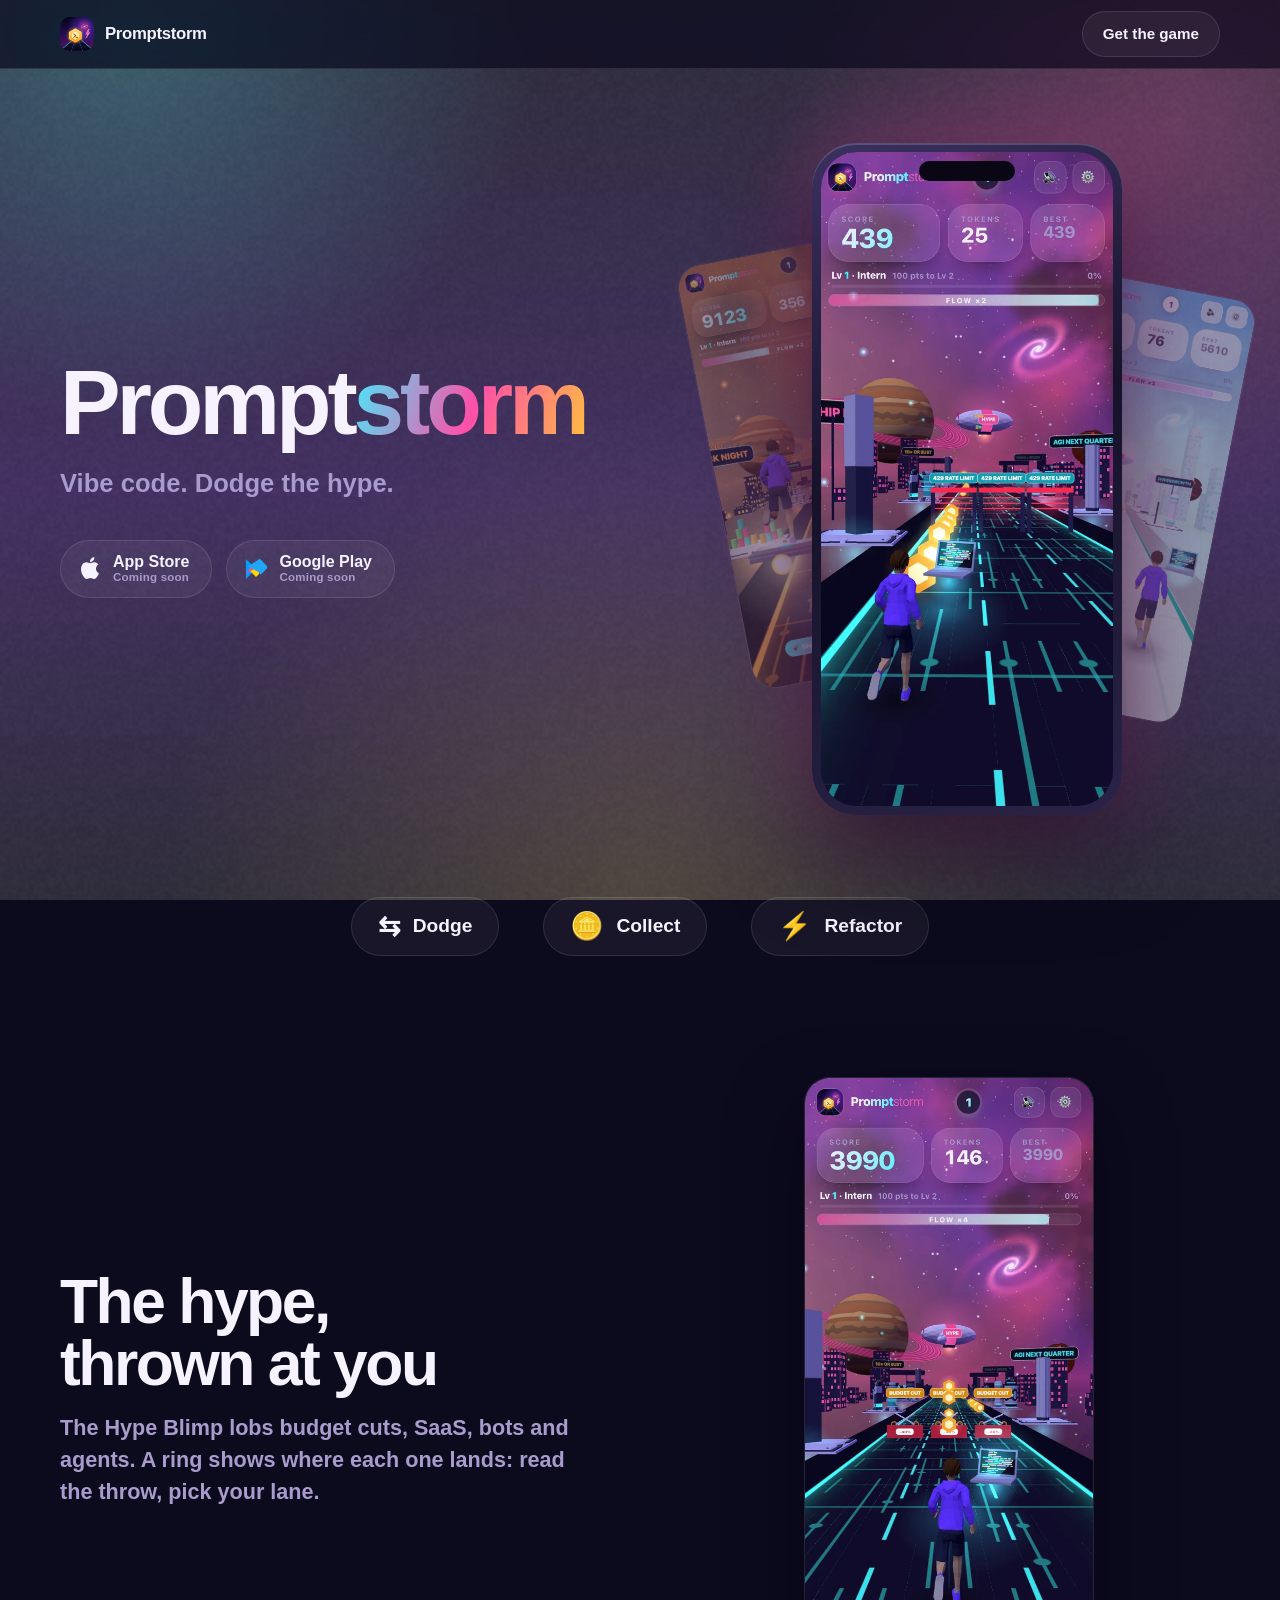
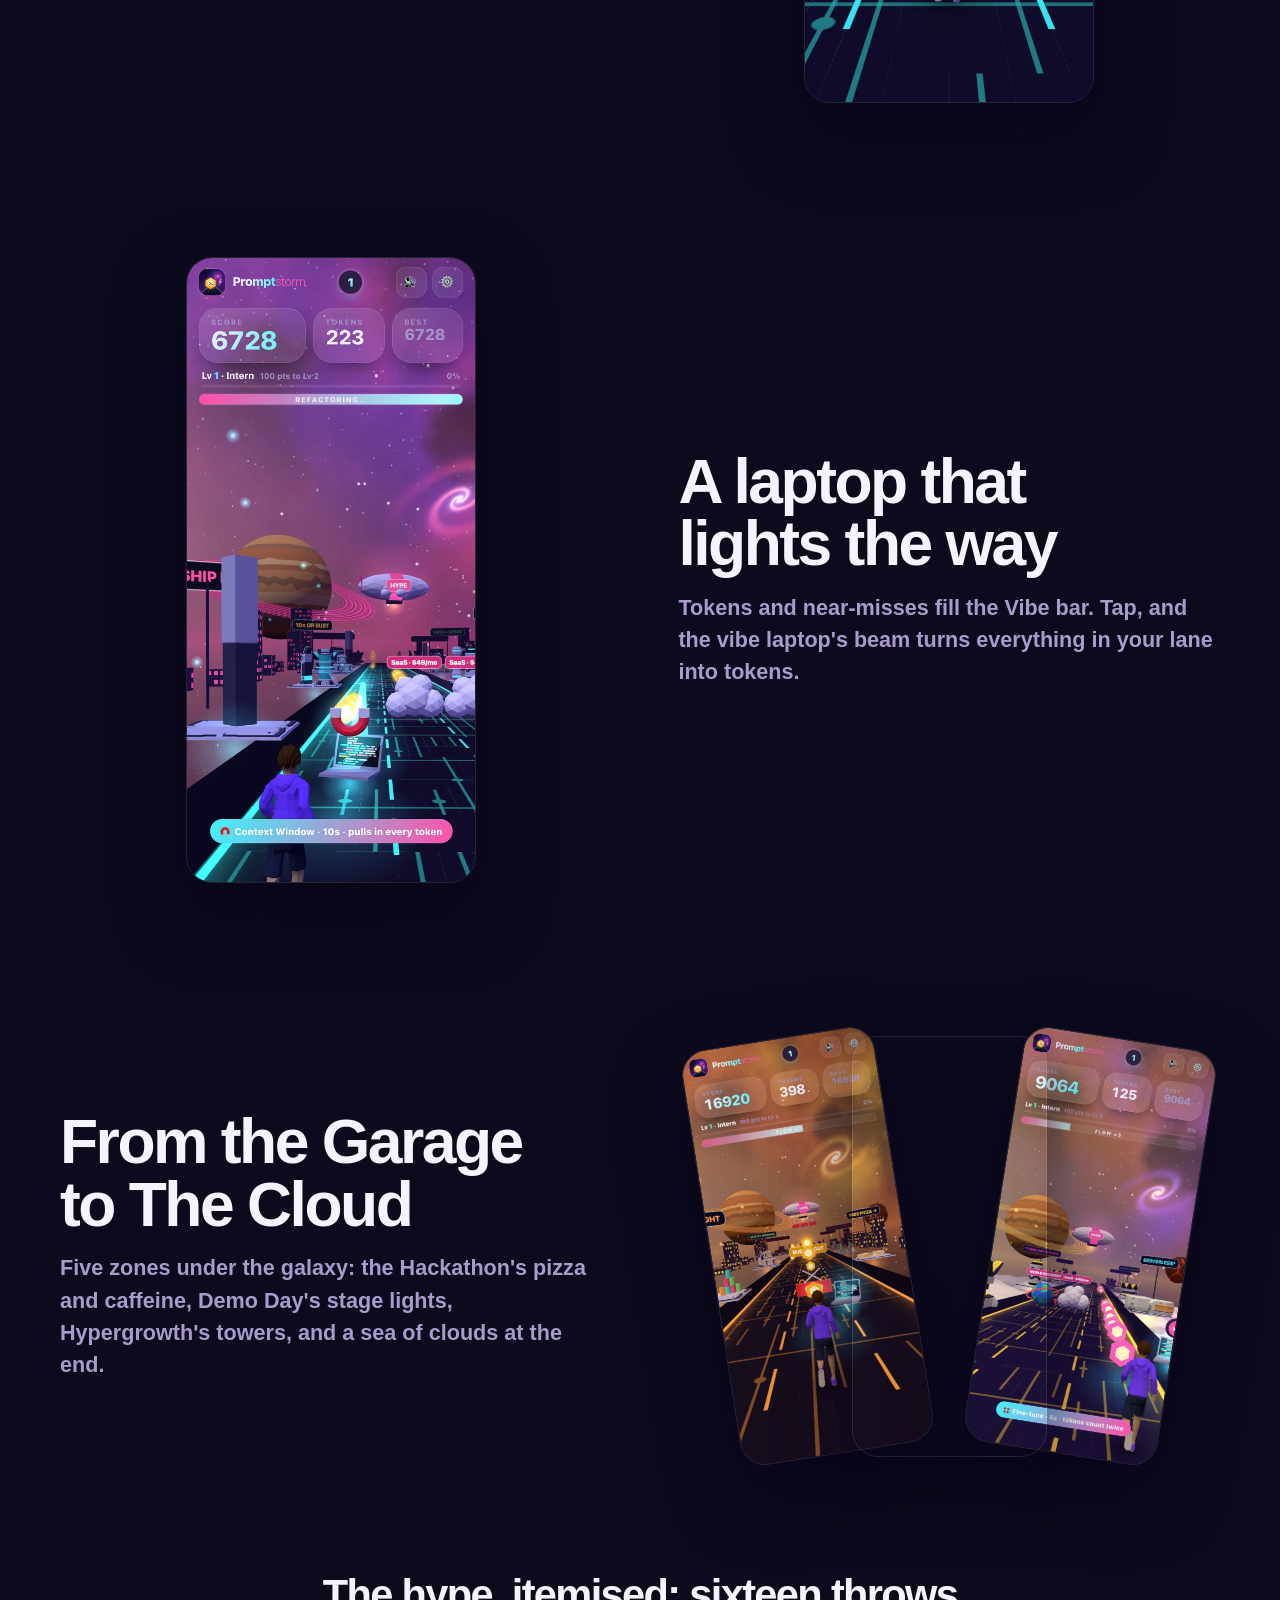
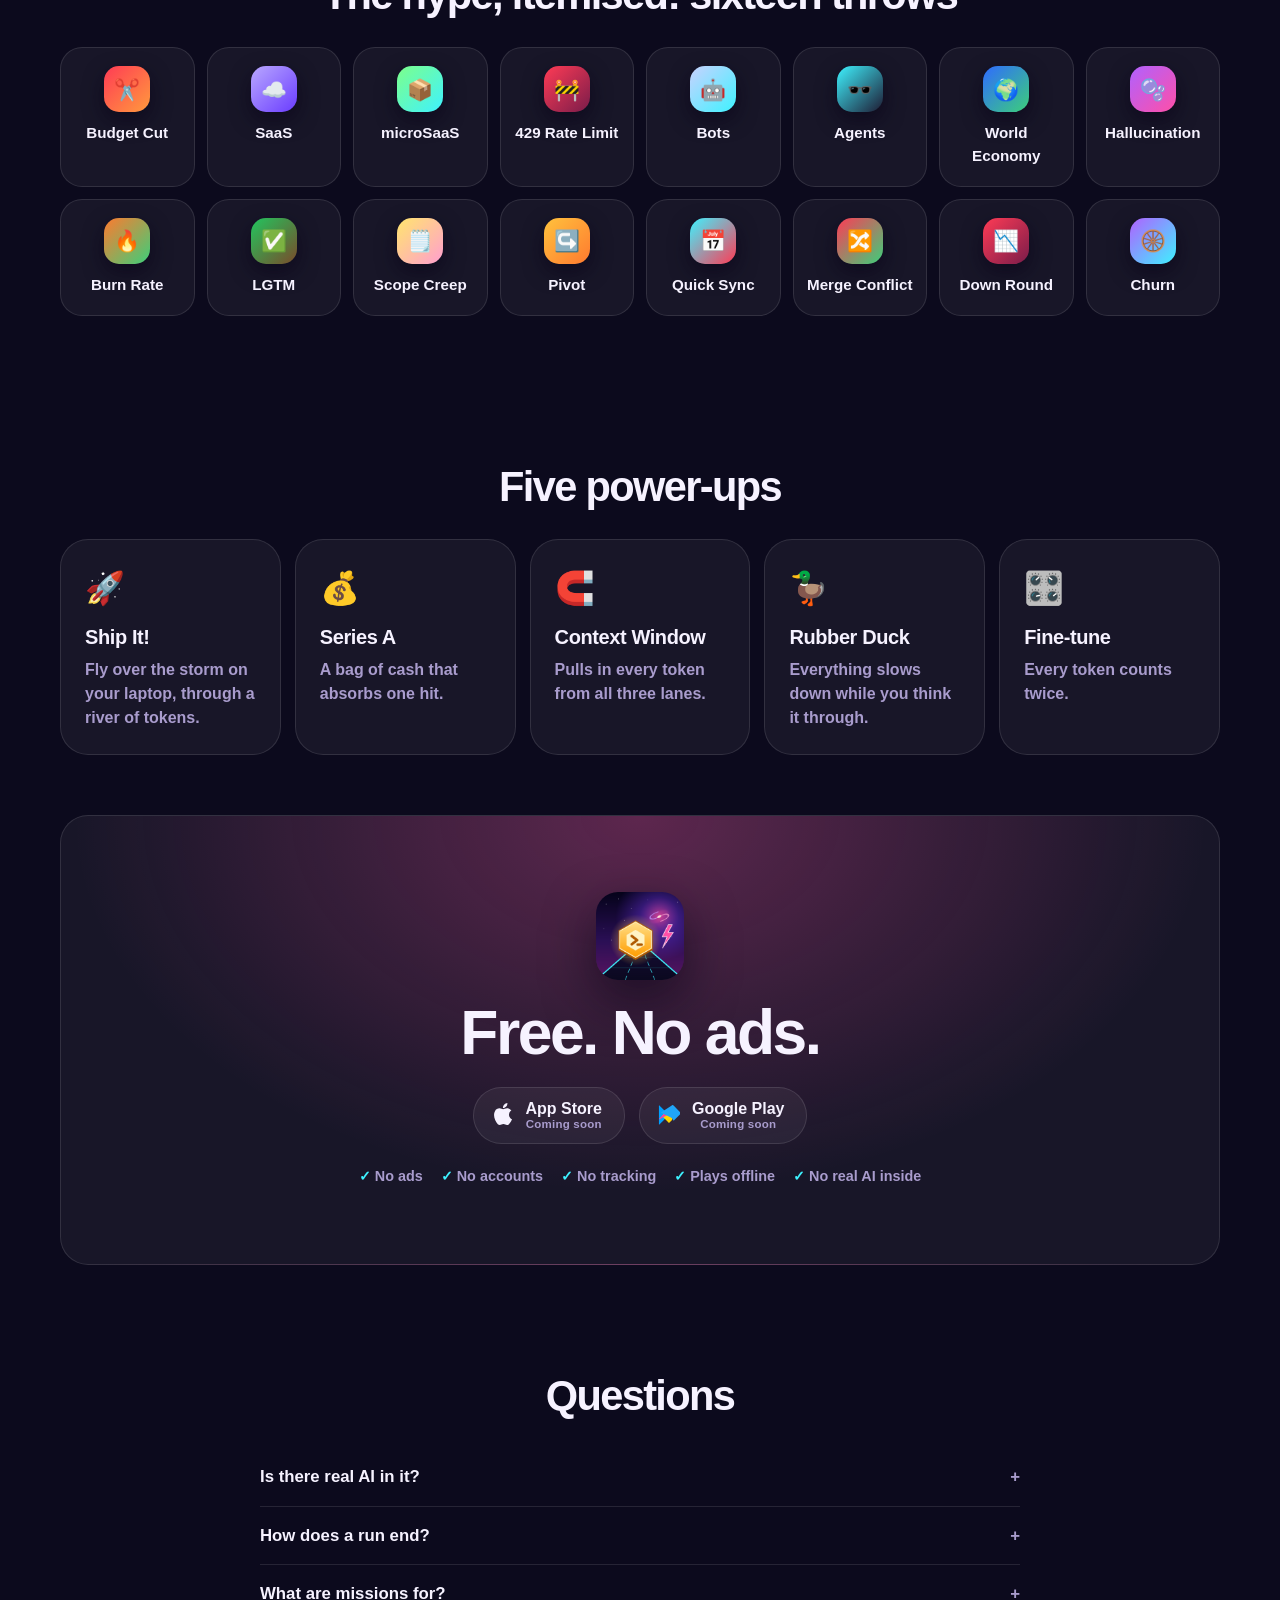
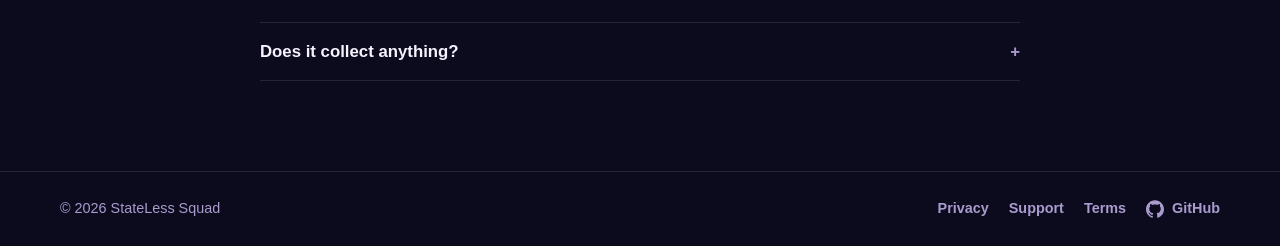
==== commit 6884e49e: "site: publish Promptstorm" ====
--- a/index.html
+++ b/index.html
@@ -99,11 +99,11 @@
           <div class="fan"><img src="assets/shots/hackathon.webp" alt="From the Garage to The Cloud: hackathon" width="560" height="1214" loading="lazy" decoding="async"><img src="assets/shots/demoday.webp" alt="From the Garage to The Cloud: demoday" width="560" height="1214" loading="lazy" decoding="async"><img src="assets/shots/cloud.webp" alt="From the Garage to The Cloud: cloud" width="560" height="1214" loading="lazy" decoding="async"></div>
         </div>
       </div>
-    </section><section class="worlds" aria-label="The hype, itemised">
+    </section><section class="worlds" aria-label="The hype, itemised: sixteen throws">
     <div class="wrap">
-      <h2 class="section-title reveal">The hype, itemised</h2>
-      <div class="shelf" style="--wide:6;--narrow:3">
-        <div class="world reveal"><span class="dot" style="background:linear-gradient(135deg,#ff3b55,#ff9a3d)">✂️</span>Budget Cut</div><div class="world reveal"><span class="dot" style="background:linear-gradient(135deg,#b9a8ff,#6a3cff)">☁️</span>SaaS</div><div class="world reveal"><span class="dot" style="background:linear-gradient(135deg,#7dff8a,#3ef2ff)">📦</span>microSaaS</div><div class="world reveal"><span class="dot" style="background:linear-gradient(135deg,#ff3b55,#7a1c4a)">🚧</span>429 Rate Limit</div><div class="world reveal"><span class="dot" style="background:linear-gradient(135deg,#c9d2ff,#3ef2ff)">🤖</span>Bots</div><div class="world reveal"><span class="dot" style="background:linear-gradient(135deg,#3ef2ff,#1e1b33)">🕶️</span>Agents</div><div class="world reveal"><span class="dot" style="background:linear-gradient(135deg,#2f6bff,#3ccf7a)">🌍</span>World Economy</div><div class="world reveal"><span class="dot" style="background:linear-gradient(135deg,#b061ff,#ff4fa8)">🫧</span>Hallucination</div><div class="world reveal"><span class="dot" style="background:linear-gradient(135deg,#ff7a2f,#3ccf7a)">🔥</span>Burn Rate</div><div class="world reveal"><span class="dot" style="background:linear-gradient(135deg,#22c55e,#7a4b2a)">✅</span>LGTM</div><div class="world reveal"><span class="dot" style="background:linear-gradient(135deg,#ffe66d,#ff9ecf)">🗒️</span>Scope Creep</div><div class="world reveal"><span class="dot" style="background:linear-gradient(135deg,#ffc23d,#ff7a2f)">↪️</span>Pivot</div>
+      <h2 class="section-title reveal">The hype, itemised: sixteen throws</h2>
+      <div class="shelf" style="--wide:8;--narrow:4">
+        <div class="world reveal"><span class="dot" style="background:linear-gradient(135deg,#ff3b55,#ff9a3d)">✂️</span>Budget Cut</div><div class="world reveal"><span class="dot" style="background:linear-gradient(135deg,#b9a8ff,#6a3cff)">☁️</span>SaaS</div><div class="world reveal"><span class="dot" style="background:linear-gradient(135deg,#7dff8a,#3ef2ff)">📦</span>microSaaS</div><div class="world reveal"><span class="dot" style="background:linear-gradient(135deg,#ff3b55,#7a1c4a)">🚧</span>429 Rate Limit</div><div class="world reveal"><span class="dot" style="background:linear-gradient(135deg,#c9d2ff,#3ef2ff)">🤖</span>Bots</div><div class="world reveal"><span class="dot" style="background:linear-gradient(135deg,#3ef2ff,#1e1b33)">🕶️</span>Agents</div><div class="world reveal"><span class="dot" style="background:linear-gradient(135deg,#2f6bff,#3ccf7a)">🌍</span>World Economy</div><div class="world reveal"><span class="dot" style="background:linear-gradient(135deg,#b061ff,#ff4fa8)">🫧</span>Hallucination</div><div class="world reveal"><span class="dot" style="background:linear-gradient(135deg,#ff7a2f,#3ccf7a)">🔥</span>Burn Rate</div><div class="world reveal"><span class="dot" style="background:linear-gradient(135deg,#22c55e,#7a4b2a)">✅</span>LGTM</div><div class="world reveal"><span class="dot" style="background:linear-gradient(135deg,#ffe66d,#ff9ecf)">🗒️</span>Scope Creep</div><div class="world reveal"><span class="dot" style="background:linear-gradient(135deg,#ffc23d,#ff7a2f)">↪️</span>Pivot</div><div class="world reveal"><span class="dot" style="background:linear-gradient(135deg,#3ef2ff,#ff3b55)">📅</span>Quick Sync</div><div class="world reveal"><span class="dot" style="background:linear-gradient(135deg,#ff3b55,#3ccf7a)">🔀</span>Merge Conflict</div><div class="world reveal"><span class="dot" style="background:linear-gradient(135deg,#ff3b55,#7a1c4a)">📉</span>Down Round</div><div class="world reveal"><span class="dot" style="background:linear-gradient(135deg,#b061ff,#3ef2ff)">🛞</span>Churn</div>
       </div>
     </div>
   </section><section class="modes">
@@ -128,7 +128,7 @@
   </section><section class="faq">
     <div class="wrap">
       <h2 class="section-title reveal">Questions</h2>
-      <details class="reveal"><summary>Is there real AI in it?</summary><p>No. It&#39;s a game about the hype, not a product of it. The tokens are glowing hexagons, and the agents only wear sunglasses.</p></details><details class="reveal"><summary>How does a run end?</summary><p>A first hit is a stumble: your Flow resets and the blimp closes in. A second hit within six seconds and prod is down. Once a run, banked tokens buy a git revert.</p></details><details class="reveal"><summary>Does it collect anything?</summary><p>No. Your best score and your token bank stay on your device, and nothing is sent anywhere. It plays offline.</p></details>
+      <details class="reveal"><summary>Is there real AI in it?</summary><p>No. It&#39;s a game about the hype, not a product of it. The tokens are glowing hexagons, and the agents only wear sunglasses.</p></details><details class="reveal"><summary>How does a run end?</summary><p>A first hit is a stumble: your Flow resets and the blimp closes in. A second hit within six seconds and prod is down. Once a run, banked tokens buy a git revert.</p></details><details class="reveal"><summary>What are missions for?</summary><p>Three at a time, from “Collect 50 tokens” to “Reach The Cloud”. Each one banks tokens and raises your title, from Intern to Legend.</p></details><details class="reveal"><summary>Does it collect anything?</summary><p>No. Your best score and your token bank stay on your device, and nothing is sent anywhere. It plays offline.</p></details>
     </div>
   </section></main>
   <footer>
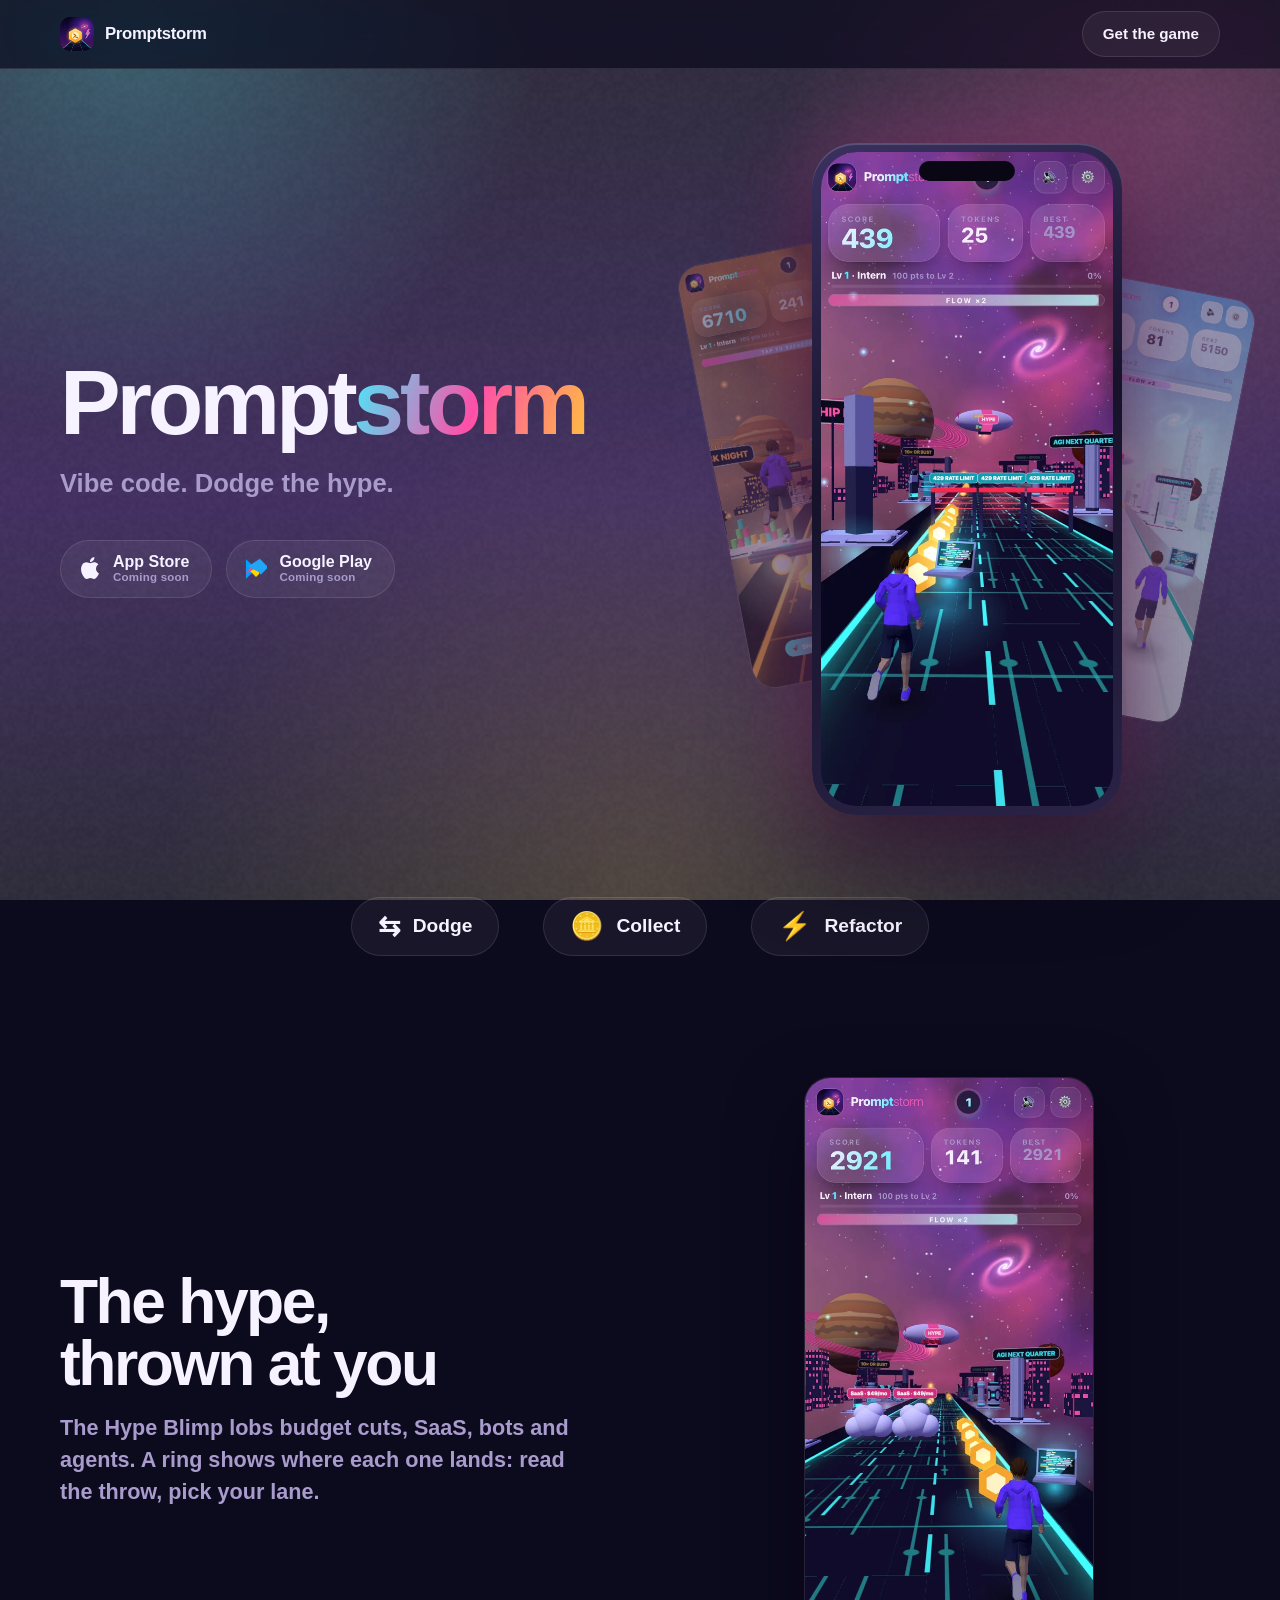
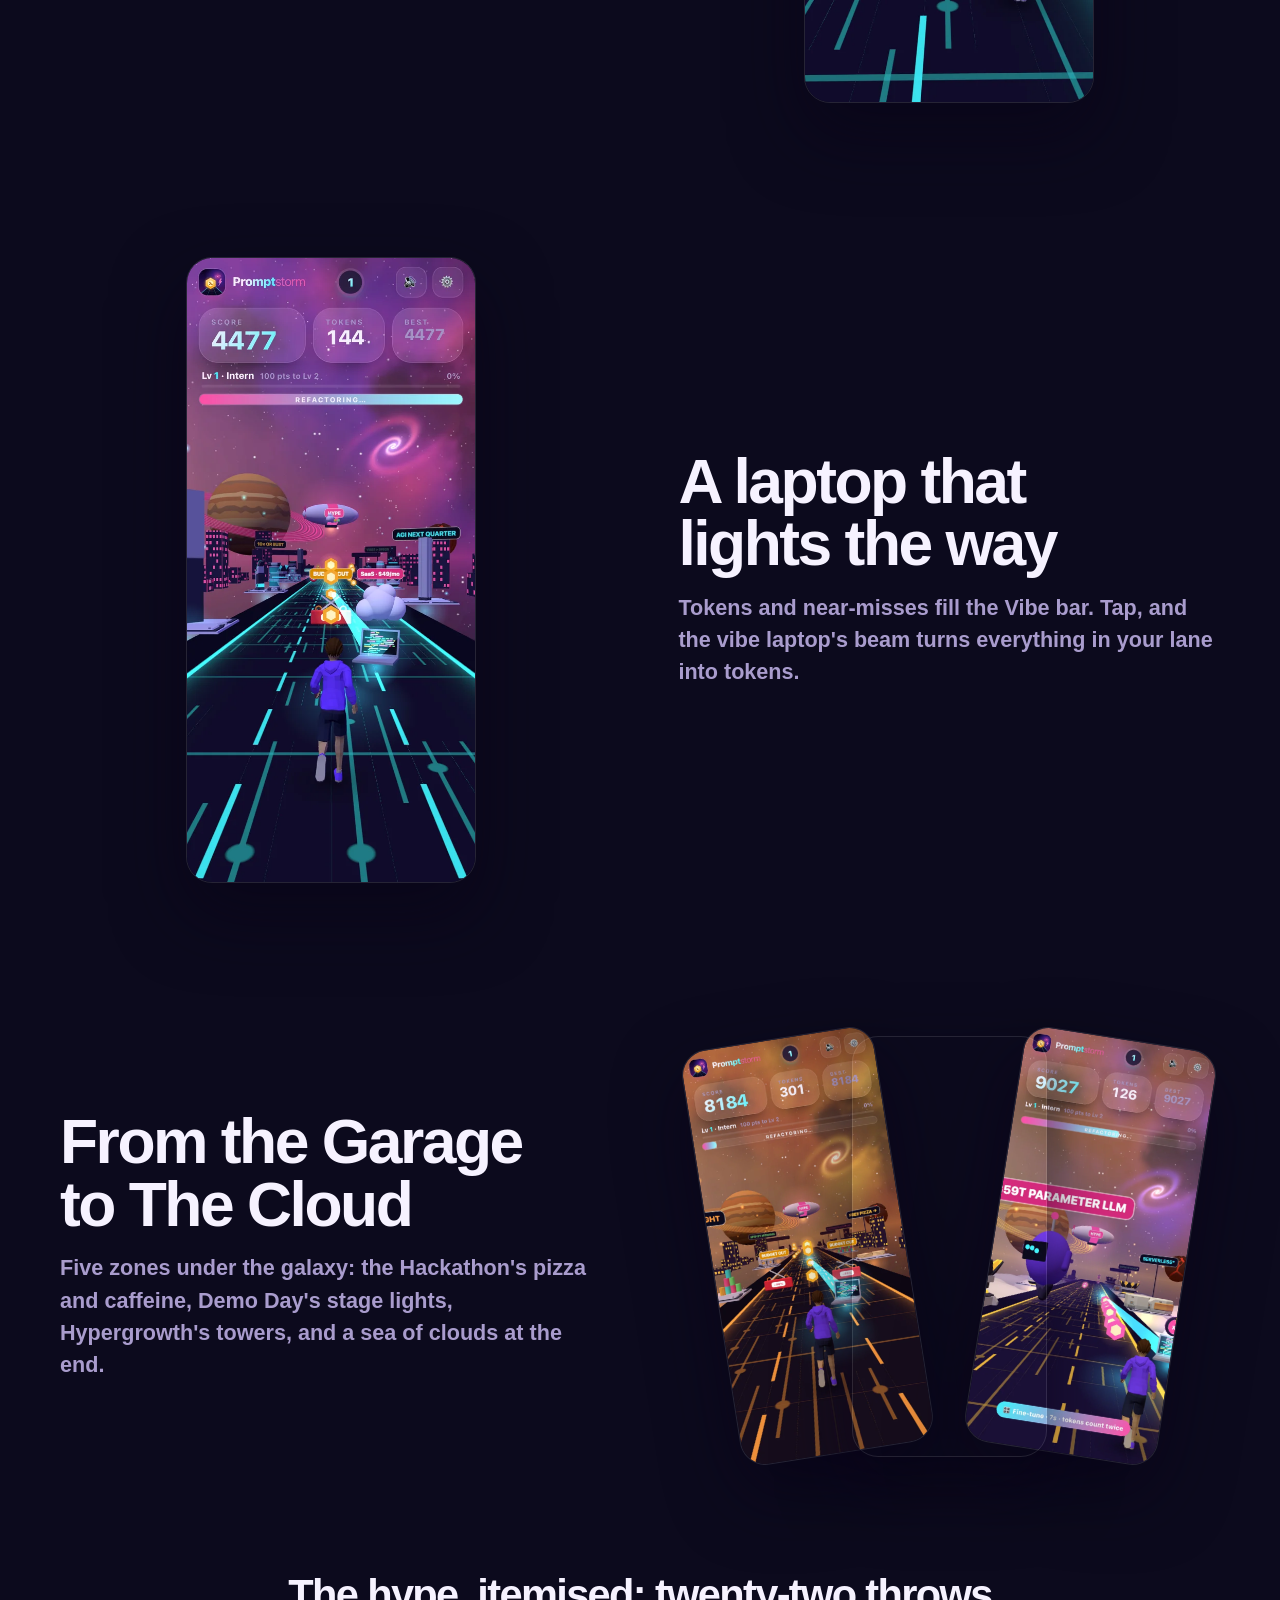
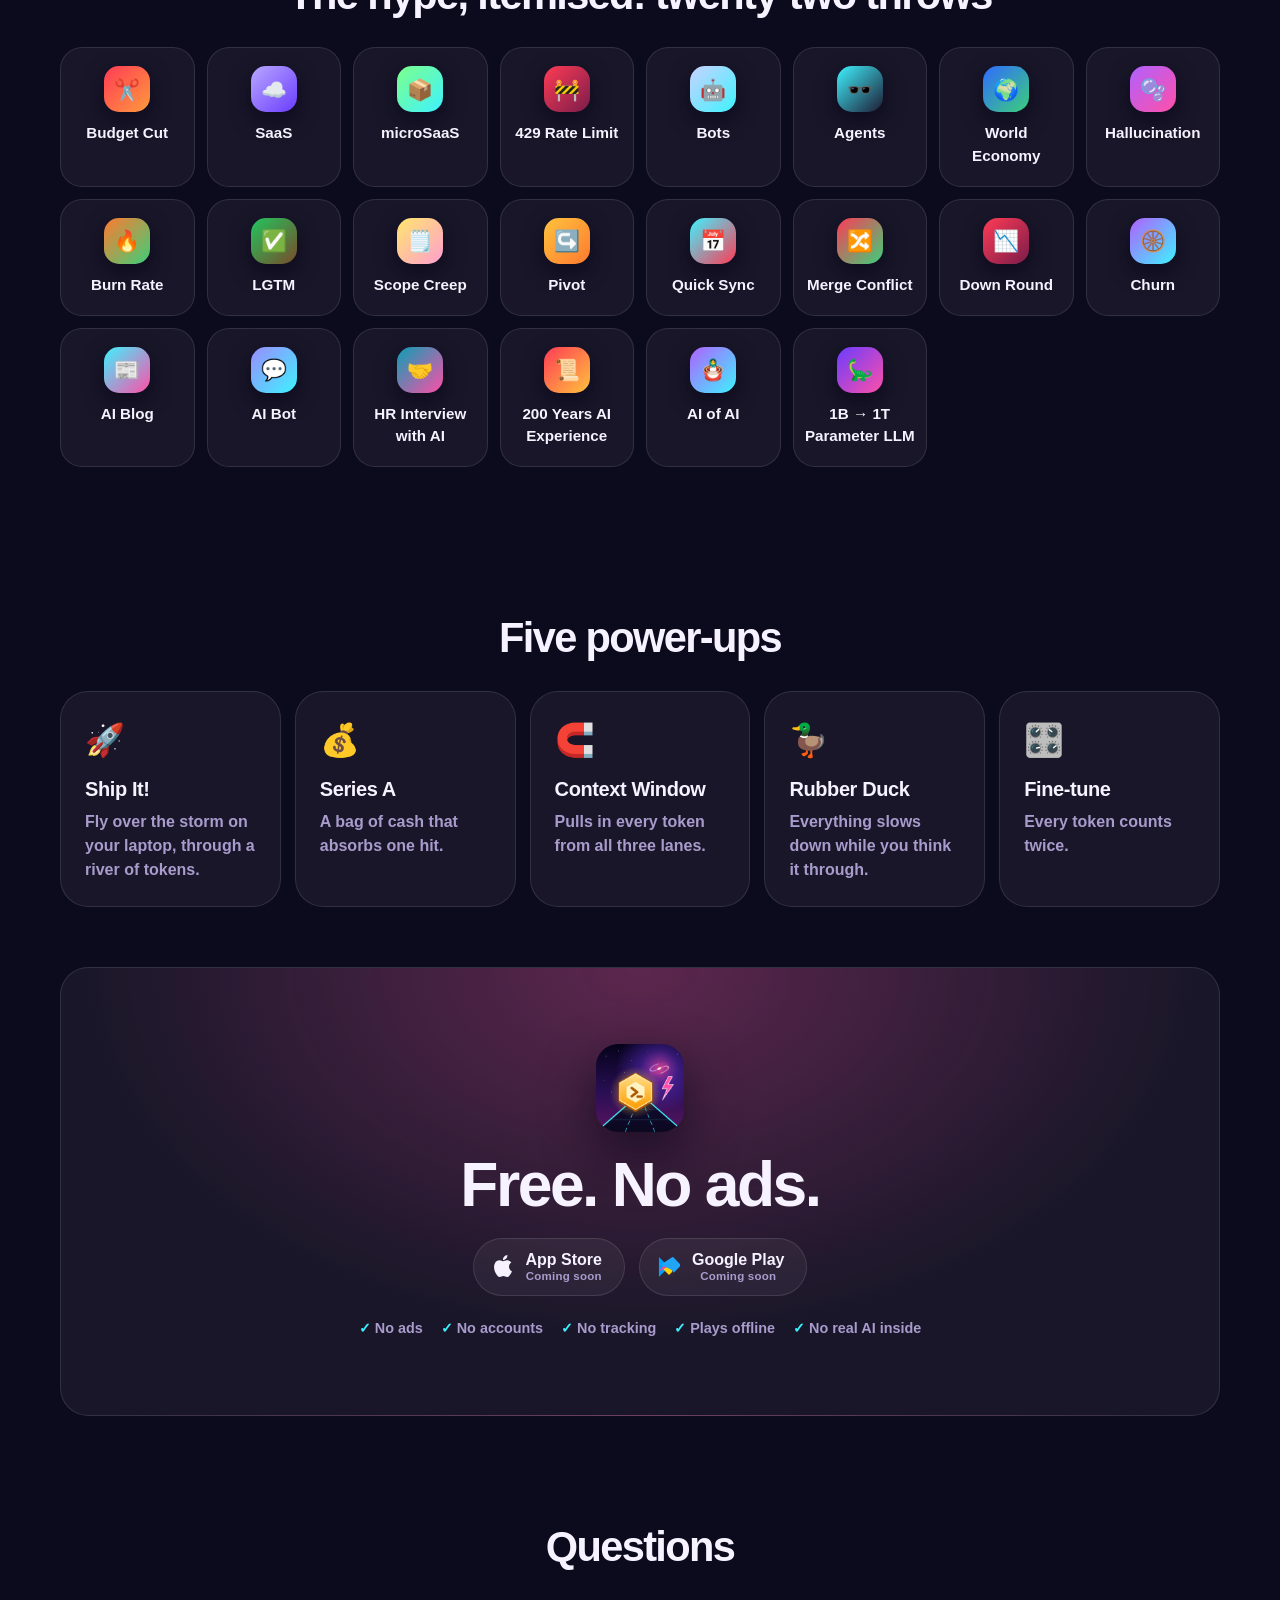
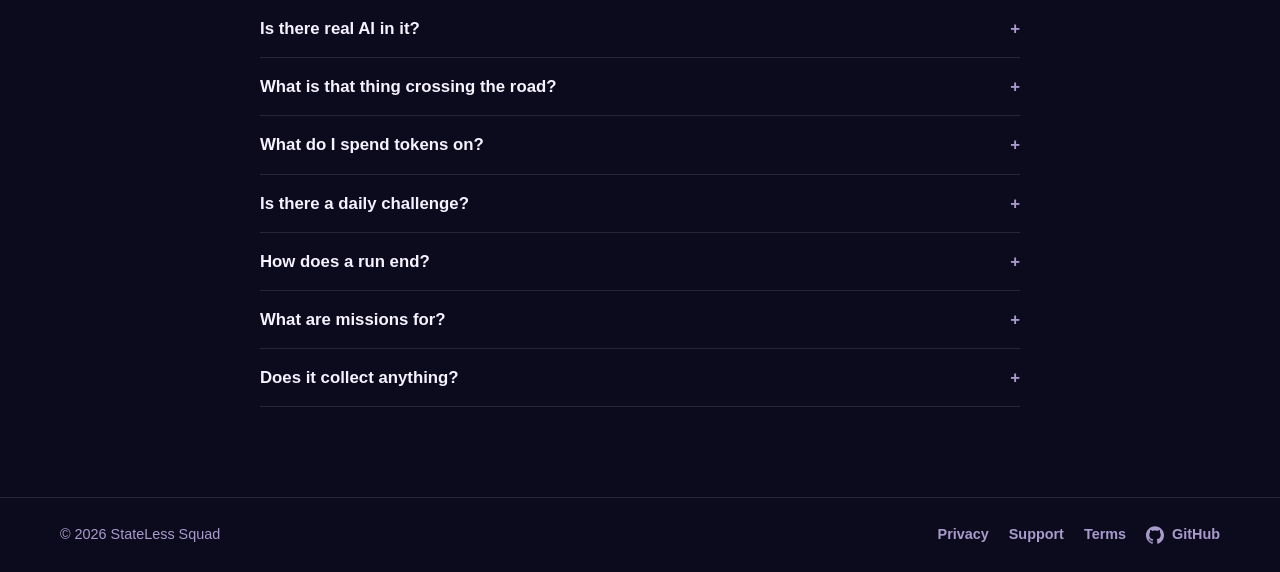
==== commit 8230b771: "site: publish Promptstorm" ====
--- a/index.html
+++ b/index.html
@@ -99,11 +99,11 @@
           <div class="fan"><img src="assets/shots/hackathon.webp" alt="From the Garage to The Cloud: hackathon" width="560" height="1214" loading="lazy" decoding="async"><img src="assets/shots/demoday.webp" alt="From the Garage to The Cloud: demoday" width="560" height="1214" loading="lazy" decoding="async"><img src="assets/shots/cloud.webp" alt="From the Garage to The Cloud: cloud" width="560" height="1214" loading="lazy" decoding="async"></div>
         </div>
       </div>
-    </section><section class="worlds" aria-label="The hype, itemised: sixteen throws">
+    </section><section class="worlds" aria-label="The hype, itemised: twenty-two throws">
     <div class="wrap">
-      <h2 class="section-title reveal">The hype, itemised: sixteen throws</h2>
-      <div class="shelf" style="--wide:8;--narrow:4">
-        <div class="world reveal"><span class="dot" style="background:linear-gradient(135deg,#ff3b55,#ff9a3d)">✂️</span>Budget Cut</div><div class="world reveal"><span class="dot" style="background:linear-gradient(135deg,#b9a8ff,#6a3cff)">☁️</span>SaaS</div><div class="world reveal"><span class="dot" style="background:linear-gradient(135deg,#7dff8a,#3ef2ff)">📦</span>microSaaS</div><div class="world reveal"><span class="dot" style="background:linear-gradient(135deg,#ff3b55,#7a1c4a)">🚧</span>429 Rate Limit</div><div class="world reveal"><span class="dot" style="background:linear-gradient(135deg,#c9d2ff,#3ef2ff)">🤖</span>Bots</div><div class="world reveal"><span class="dot" style="background:linear-gradient(135deg,#3ef2ff,#1e1b33)">🕶️</span>Agents</div><div class="world reveal"><span class="dot" style="background:linear-gradient(135deg,#2f6bff,#3ccf7a)">🌍</span>World Economy</div><div class="world reveal"><span class="dot" style="background:linear-gradient(135deg,#b061ff,#ff4fa8)">🫧</span>Hallucination</div><div class="world reveal"><span class="dot" style="background:linear-gradient(135deg,#ff7a2f,#3ccf7a)">🔥</span>Burn Rate</div><div class="world reveal"><span class="dot" style="background:linear-gradient(135deg,#22c55e,#7a4b2a)">✅</span>LGTM</div><div class="world reveal"><span class="dot" style="background:linear-gradient(135deg,#ffe66d,#ff9ecf)">🗒️</span>Scope Creep</div><div class="world reveal"><span class="dot" style="background:linear-gradient(135deg,#ffc23d,#ff7a2f)">↪️</span>Pivot</div><div class="world reveal"><span class="dot" style="background:linear-gradient(135deg,#3ef2ff,#ff3b55)">📅</span>Quick Sync</div><div class="world reveal"><span class="dot" style="background:linear-gradient(135deg,#ff3b55,#3ccf7a)">🔀</span>Merge Conflict</div><div class="world reveal"><span class="dot" style="background:linear-gradient(135deg,#ff3b55,#7a1c4a)">📉</span>Down Round</div><div class="world reveal"><span class="dot" style="background:linear-gradient(135deg,#b061ff,#3ef2ff)">🛞</span>Churn</div>
+      <h2 class="section-title reveal">The hype, itemised: twenty-two throws</h2>
+      <div class="shelf" style="--wide:8;--narrow:3">
+        <div class="world reveal"><span class="dot" style="background:linear-gradient(135deg,#ff3b55,#ff9a3d)">✂️</span>Budget Cut</div><div class="world reveal"><span class="dot" style="background:linear-gradient(135deg,#b9a8ff,#6a3cff)">☁️</span>SaaS</div><div class="world reveal"><span class="dot" style="background:linear-gradient(135deg,#7dff8a,#3ef2ff)">📦</span>microSaaS</div><div class="world reveal"><span class="dot" style="background:linear-gradient(135deg,#ff3b55,#7a1c4a)">🚧</span>429 Rate Limit</div><div class="world reveal"><span class="dot" style="background:linear-gradient(135deg,#c9d2ff,#3ef2ff)">🤖</span>Bots</div><div class="world reveal"><span class="dot" style="background:linear-gradient(135deg,#3ef2ff,#1e1b33)">🕶️</span>Agents</div><div class="world reveal"><span class="dot" style="background:linear-gradient(135deg,#2f6bff,#3ccf7a)">🌍</span>World Economy</div><div class="world reveal"><span class="dot" style="background:linear-gradient(135deg,#b061ff,#ff4fa8)">🫧</span>Hallucination</div><div class="world reveal"><span class="dot" style="background:linear-gradient(135deg,#ff7a2f,#3ccf7a)">🔥</span>Burn Rate</div><div class="world reveal"><span class="dot" style="background:linear-gradient(135deg,#22c55e,#7a4b2a)">✅</span>LGTM</div><div class="world reveal"><span class="dot" style="background:linear-gradient(135deg,#ffe66d,#ff9ecf)">🗒️</span>Scope Creep</div><div class="world reveal"><span class="dot" style="background:linear-gradient(135deg,#ffc23d,#ff7a2f)">↪️</span>Pivot</div><div class="world reveal"><span class="dot" style="background:linear-gradient(135deg,#3ef2ff,#ff3b55)">📅</span>Quick Sync</div><div class="world reveal"><span class="dot" style="background:linear-gradient(135deg,#ff3b55,#3ccf7a)">🔀</span>Merge Conflict</div><div class="world reveal"><span class="dot" style="background:linear-gradient(135deg,#ff3b55,#7a1c4a)">📉</span>Down Round</div><div class="world reveal"><span class="dot" style="background:linear-gradient(135deg,#b061ff,#3ef2ff)">🛞</span>Churn</div><div class="world reveal"><span class="dot" style="background:linear-gradient(135deg,#3ef2ff,#ff4fa8)">📰</span>AI Blog</div><div class="world reveal"><span class="dot" style="background:linear-gradient(135deg,#9a8cff,#3ef2ff)">💬</span>AI Bot</div><div class="world reveal"><span class="dot" style="background:linear-gradient(135deg,#0a9fb5,#ff4fa8)">🤝</span>HR Interview with AI</div><div class="world reveal"><span class="dot" style="background:linear-gradient(135deg,#ff3b55,#ffc23d)">📜</span>200 Years AI Experience</div><div class="world reveal"><span class="dot" style="background:linear-gradient(135deg,#b061ff,#3ef2ff)">🪆</span>AI of AI</div><div class="world reveal"><span class="dot" style="background:linear-gradient(135deg,#6a3cff,#ff4fa8)">🦕</span>1B → 1T Parameter LLM</div>
       </div>
     </div>
   </section><section class="modes">
@@ -128,7 +128,7 @@
   </section><section class="faq">
     <div class="wrap">
       <h2 class="section-title reveal">Questions</h2>
-      <details class="reveal"><summary>Is there real AI in it?</summary><p>No. It&#39;s a game about the hype, not a product of it. The tokens are glowing hexagons, and the agents only wear sunglasses.</p></details><details class="reveal"><summary>How does a run end?</summary><p>A first hit is a stumble: your Flow resets and the blimp closes in. A second hit within six seconds and prod is down. Once a run, banked tokens buy a git revert.</p></details><details class="reveal"><summary>What are missions for?</summary><p>Three at a time, from “Collect 50 tokens” to “Reach The Cloud”. Each one banks tokens and raises your title, from Intern to Legend.</p></details><details class="reveal"><summary>Does it collect anything?</summary><p>No. Your best score and your token bank stay on your device, and nothing is sent anywhere. It plays offline.</p></details>
+      <details class="reveal"><summary>Is there real AI in it?</summary><p>No. It&#39;s a game about the hype, not a product of it. The tokens are glowing hexagons, and the agents only wear sunglasses.</p></details><details class="reveal"><summary>What is that thing crossing the road?</summary><p>An LLM. The first one is 1B parameters. Every one after it is bigger, by a random factor, until they&#39;re measured in trillions.</p></details><details class="reveal"><summary>What do I spend tokens on?</summary><p>The locker: nine outfits for the runner and the vibe laptop. Two can&#39;t be bought; they come with the Unicorn and Legend titles. And once a run, a git revert.</p></details><details class="reveal"><summary>Is there a daily challenge?</summary><p>The Daily Sprint: the same course for everyone today, with your best and a day streak.</p></details><details class="reveal"><summary>How does a run end?</summary><p>A first hit is a stumble: your Flow resets and the blimp closes in. A second hit within six seconds and prod is down. Once a run, banked tokens buy a git revert.</p></details><details class="reveal"><summary>What are missions for?</summary><p>Three at a time, from “Collect 50 tokens” to “Reach The Cloud”. Each one banks tokens and raises your title, from Intern to Legend.</p></details><details class="reveal"><summary>Does it collect anything?</summary><p>No. Your best score and your token bank stay on your device, and nothing is sent anywhere. It plays offline.</p></details>
     </div>
   </section></main>
   <footer>
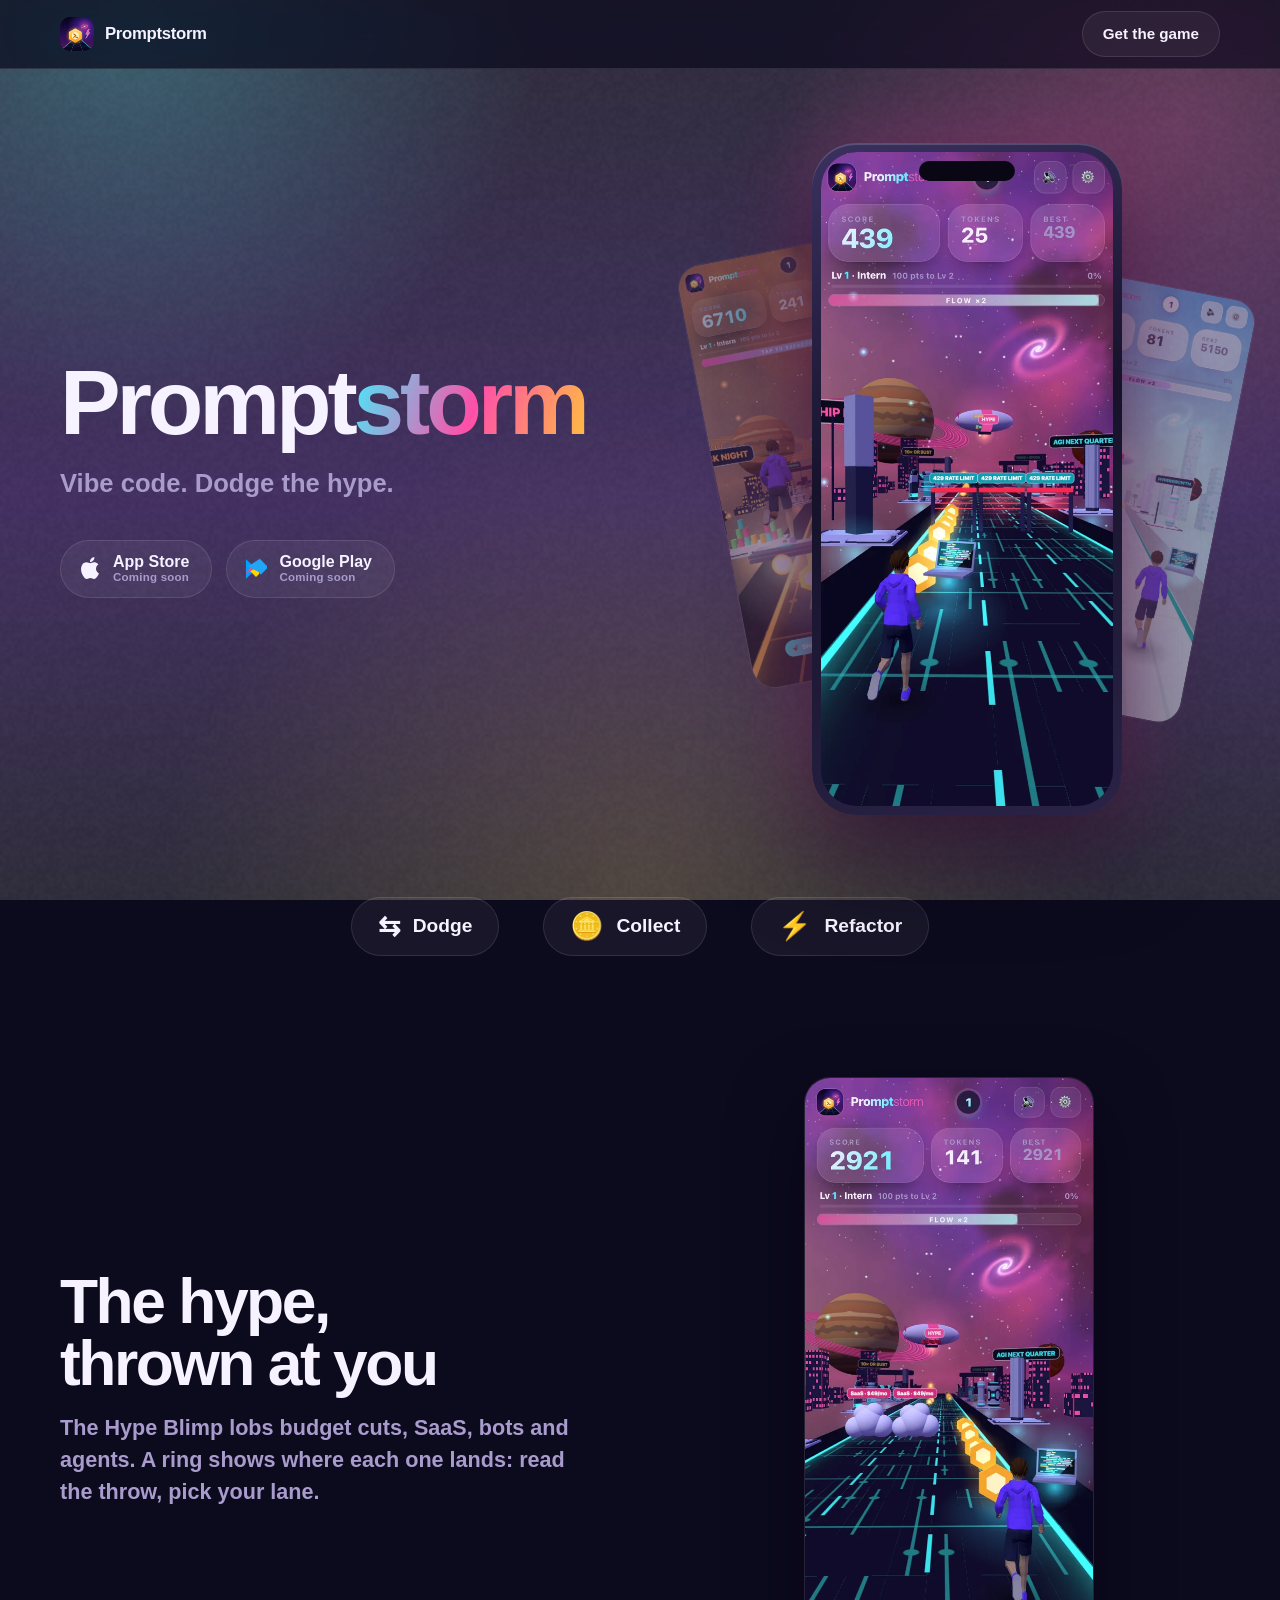
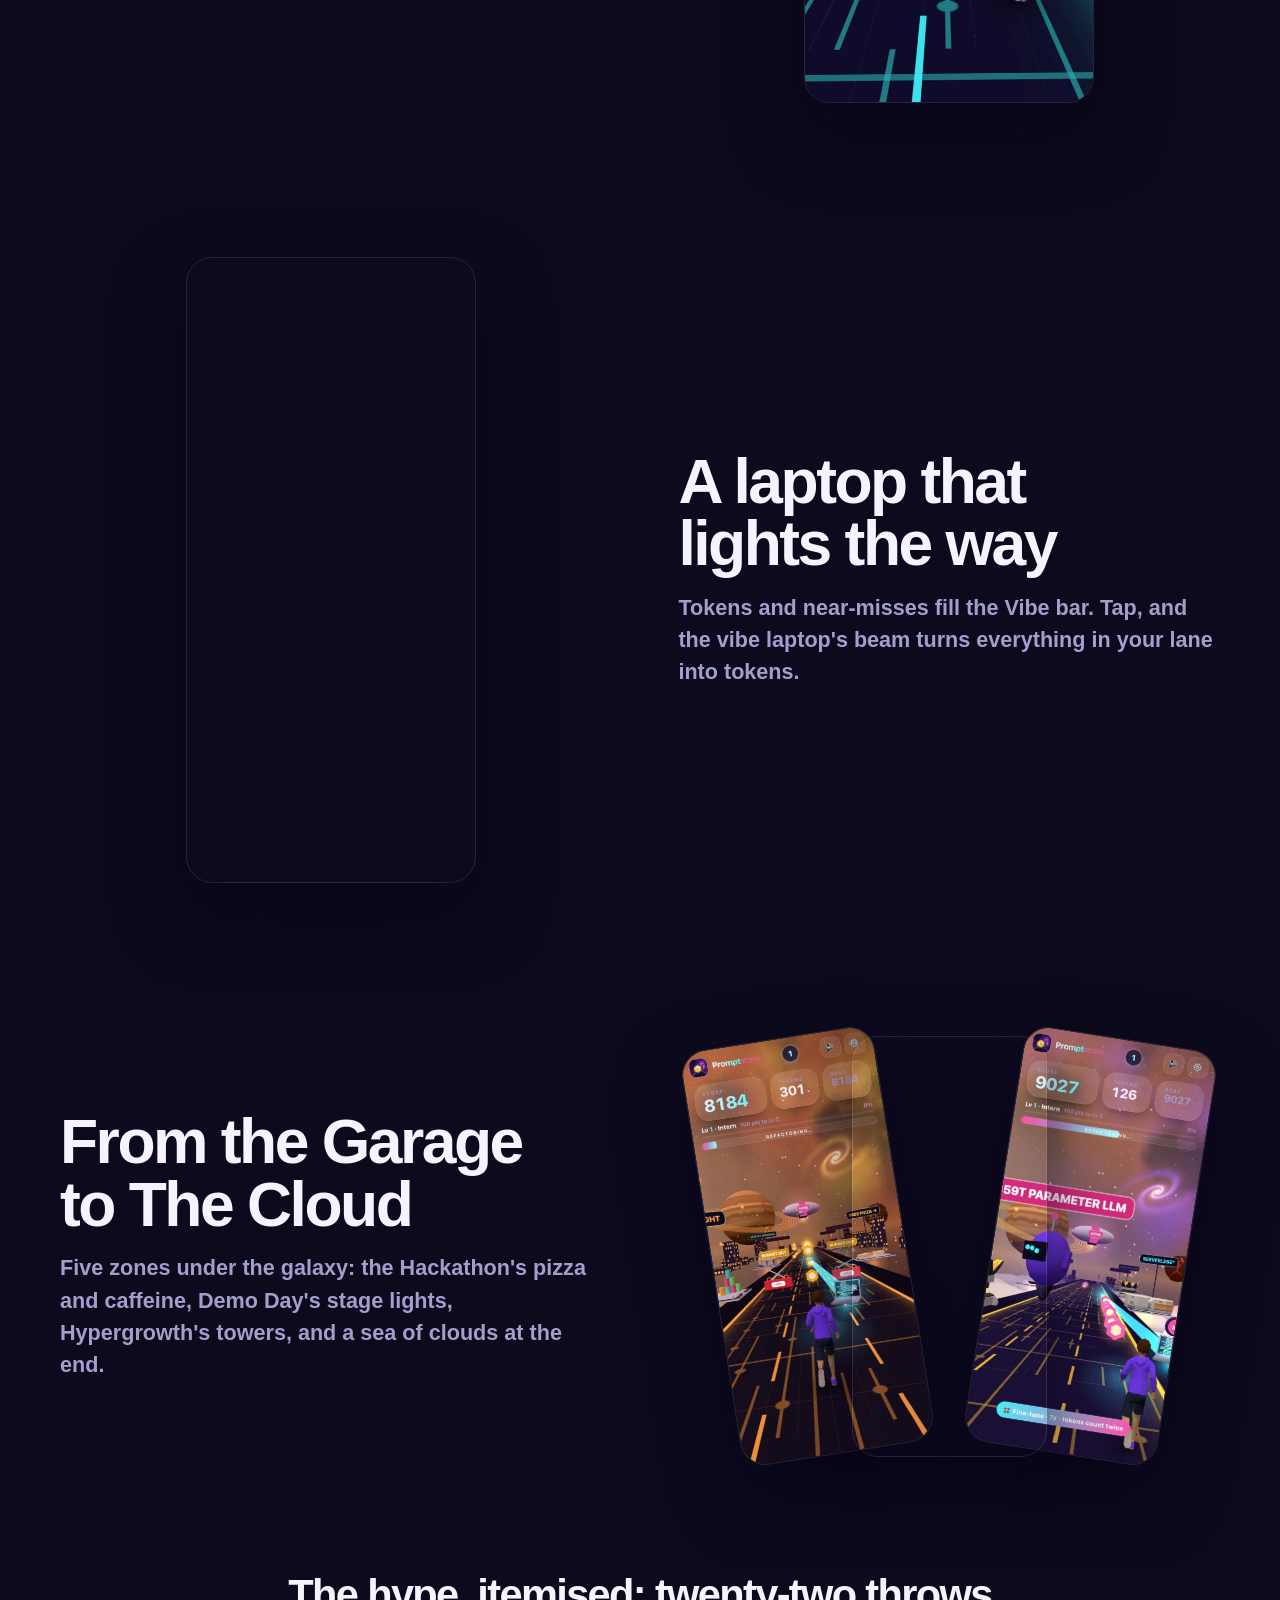
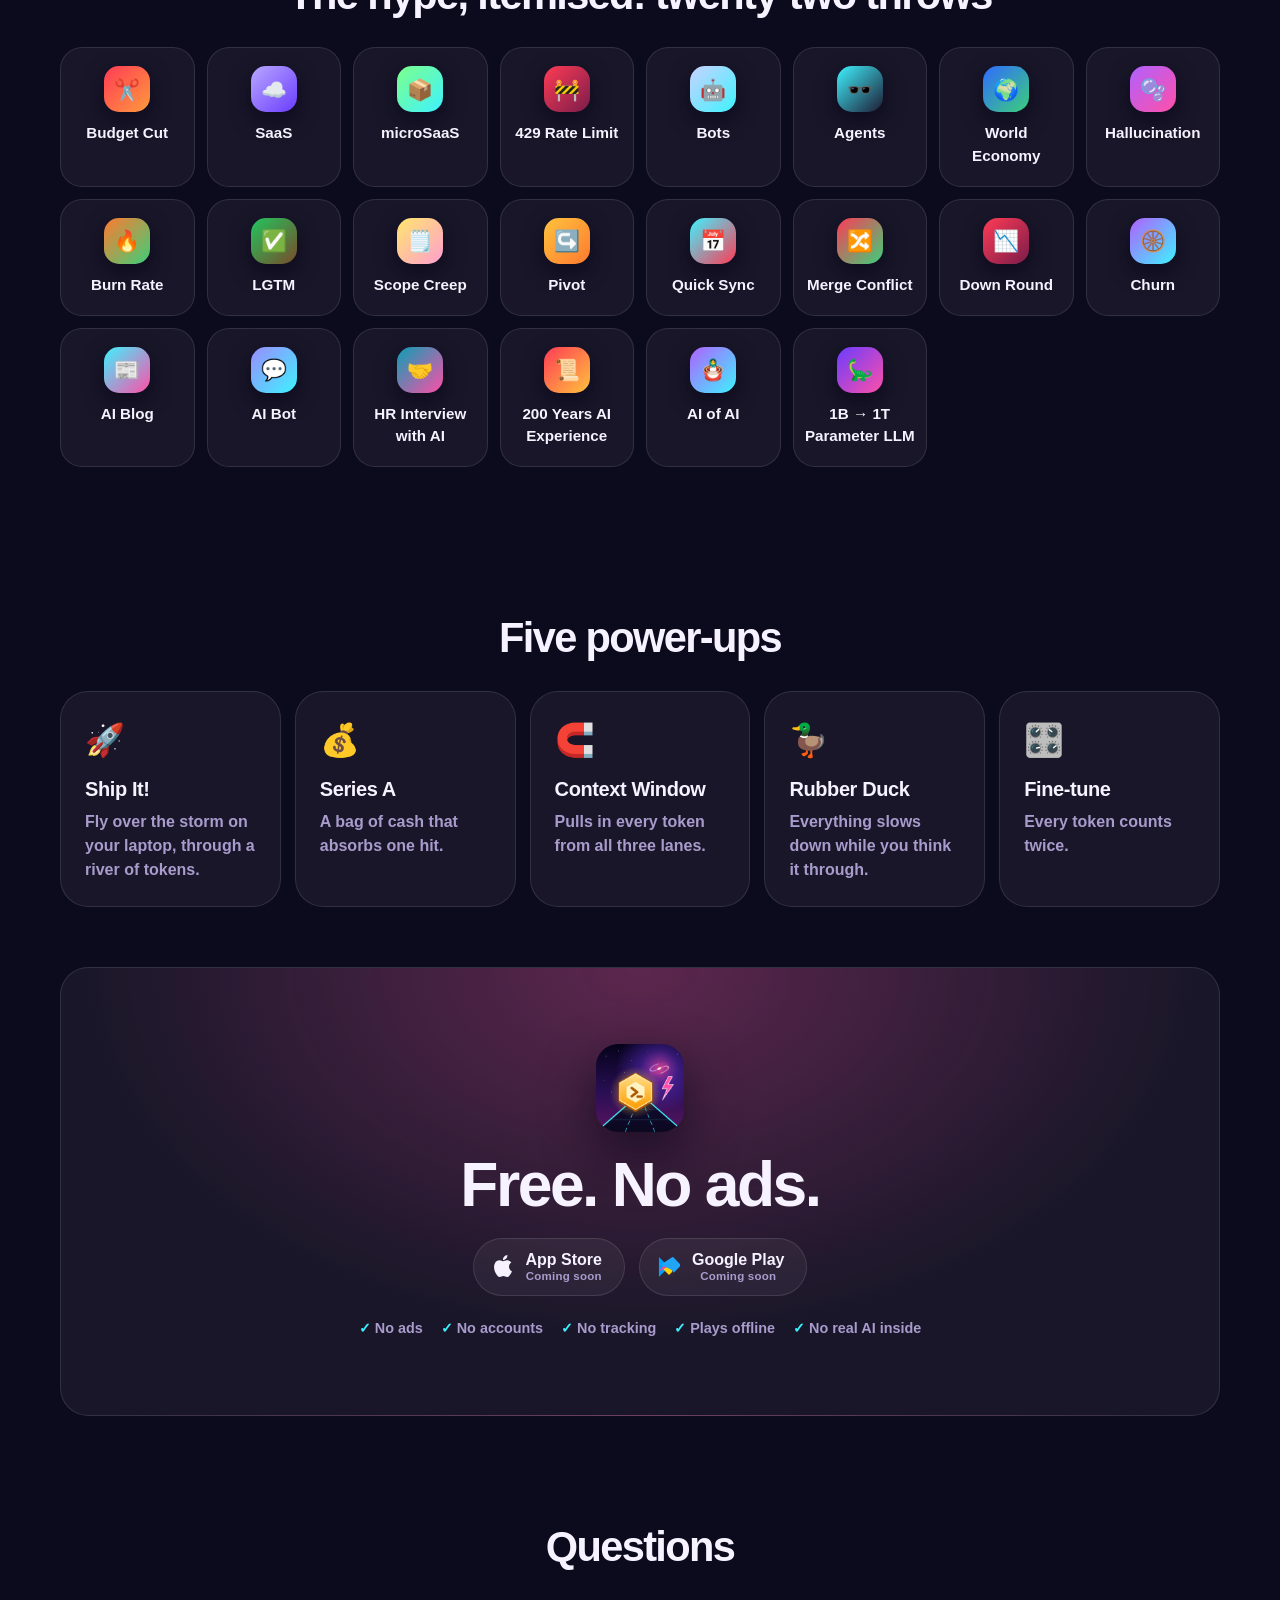
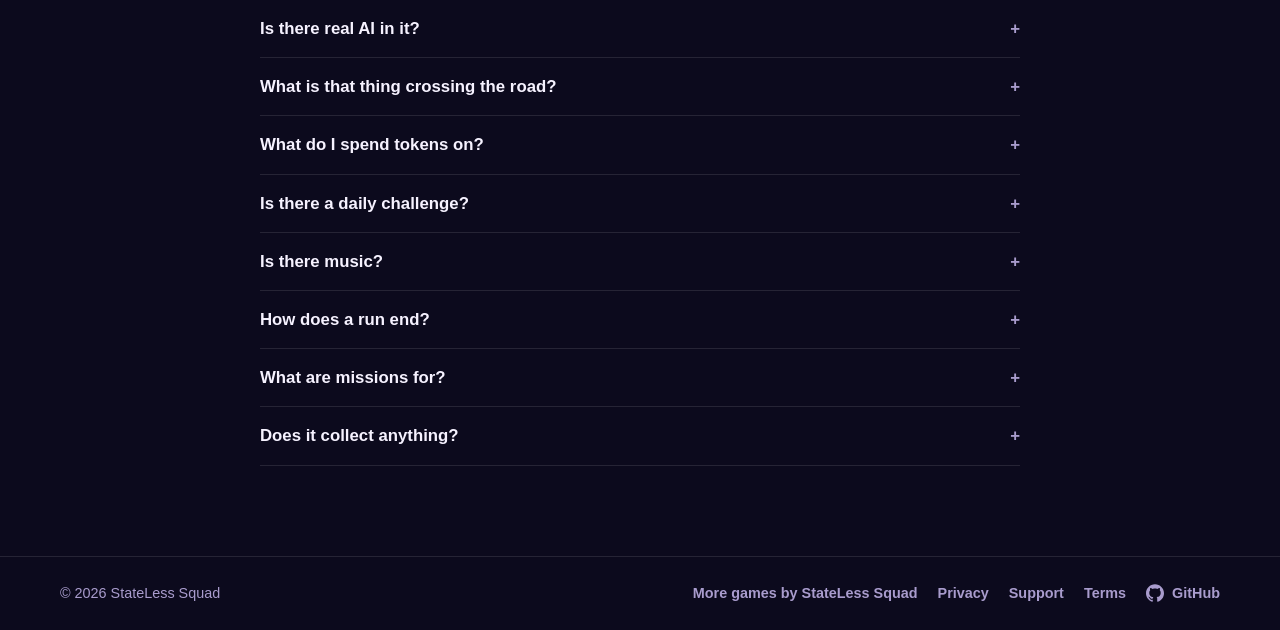
==== commit 814fe5f3: "site: publish Promptstorm" ====
--- a/index.html
+++ b/index.html
@@ -5,15 +5,25 @@
   <meta name="viewport" content="width=device-width, initial-scale=1, viewport-fit=cover">
   <meta name="color-scheme" content="dark">
   <title>Promptstorm — Vibe code. Dodge the hype.</title>
-  <meta name="description" content="A vibecoder sprints down a neon circuit board through the galaxy, collecting AI tokens while the Hype Blimp throws budget cuts, SaaS, bots and agents at them. Run from the Garage through the Hackathon, Demo Day and Hypergrowth to The Cloud. Swipe to switch lanes, jump and slide; fill the Vibe bar and fire the laptop&#39;s Refactor beam. No ads, no accounts, plays offline.">
+  <meta name="description" content="A vibecoder sprints down a neon circuit board through the galaxy, collecting AI tokens while the Hype Blimp throws budget cuts, SaaS, bots and agents at them.">
+  <meta name="robots" content="index, follow, max-image-preview:large">
   <meta name="keywords" content="endless runner, 3d runner, coding, developer, ai tokens, startup, neon, arcade, offline game">
   <link rel="canonical" href="https://statelesssquad.github.io/promptstorm-public/">
   <meta property="og:type" content="website">
+  <meta property="og:site_name" content="StateLess Squad">
+  <meta property="og:locale" content="en_US">
   <meta property="og:title" content="Promptstorm — Vibe code. Dodge the hype.">
-  <meta property="og:description" content="A vibecoder sprints down a neon circuit board through the galaxy, collecting AI tokens while the Hype Blimp throws budget cuts, SaaS, bots and agents at them. Run from the Garage through the Hackathon, Demo Day and Hypergrowth to The Cloud. Swipe to switch lanes, jump and slide; fill the Vibe bar and fire the laptop&#39;s Refactor beam. No ads, no accounts, plays offline.">
+  <meta property="og:description" content="A vibecoder sprints down a neon circuit board through the galaxy, collecting AI tokens while the Hype Blimp throws budget cuts, SaaS, bots and agents at them.">
   <meta property="og:image" content="https://statelesssquad.github.io/promptstorm-public/assets/og.png">
+  <meta property="og:image:width" content="1200">
+  <meta property="og:image:height" content="630">
+  <meta property="og:image:alt" content="Promptstorm: Vibe code. Dodge the hype.">
   <meta property="og:url" content="https://statelesssquad.github.io/promptstorm-public/">
   <meta name="twitter:card" content="summary_large_image">
+  <meta name="twitter:title" content="Promptstorm — Vibe code. Dodge the hype.">
+  <meta name="twitter:description" content="A vibecoder sprints down a neon circuit board through the galaxy, collecting AI tokens while the Hype Blimp throws budget cuts, SaaS, bots and agents at them.">
+  <meta name="twitter:image" content="https://statelesssquad.github.io/promptstorm-public/assets/og.png">
+  <meta name="twitter:image:alt" content="Promptstorm: Vibe code. Dodge the hype.">
   <meta name="theme-color" content="#0c0a1d">
   <meta name="apple-mobile-web-app-title" content="Promptstorm">
   <link rel="manifest" href="manifest.webmanifest">
@@ -21,7 +31,7 @@
   <link rel="apple-touch-icon" href="assets/icon.png">
   <link rel="preload" as="image" href="assets/shots/hero.webp">
   <link rel="stylesheet" href="assets/style.css">
-  <script type="application/ld+json">{"@context":"https://schema.org","@type":"VideoGame","name":"Promptstorm","description":"A vibecoder sprints down a neon circuit board through the galaxy, collecting AI tokens while the Hype Blimp throws budget cuts, SaaS, bots and agents at them. Run from the Garage through the Hackathon, Demo Day and Hypergrowth to The Cloud. Swipe to switch lanes, jump and slide; fill the Vibe bar and fire the laptop's Refactor beam. No ads, no accounts, plays offline.","genre":"Arcade","url":"https://statelesssquad.github.io/promptstorm-public/","image":"https://statelesssquad.github.io/promptstorm-public/assets/og.png","author":{"@type":"Organization","name":"StateLess Squad","url":"https://github.com/StatelessSquad"},"gamePlatform":["iOS","Android","Web browser"],"applicationCategory":"Game","offers":{"@type":"Offer","price":"0","priceCurrency":"USD"}}</script>
+  <script type="application/ld+json">{"@context":"https://schema.org","@graph":[{"@type":"Organization","@id":"https://statelesssquad.github.io/stateless-squad-game-publisher-public/#org","name":"StateLess Squad","url":"https://statelesssquad.github.io/stateless-squad-game-publisher-public/"},{"@type":"VideoGame","@id":"https://statelesssquad.github.io/promptstorm-public/#game","name":"Promptstorm","description":"A vibecoder sprints down a neon circuit board through the galaxy, collecting AI tokens while the Hype Blimp throws budget cuts, SaaS, bots and agents at them. Run from the Garage through the Hackathon, Demo Day and Hypergrowth to The Cloud. Swipe to switch lanes, jump and slide; fill the Vibe bar and fire the laptop's Refactor beam. No ads, no accounts, plays offline.","url":"https://statelesssquad.github.io/promptstorm-public/","image":"https://statelesssquad.github.io/promptstorm-public/assets/og.png","screenshot":["https://statelesssquad.github.io/promptstorm-public/assets/shots/hero.webp","https://statelesssquad.github.io/promptstorm-public/assets/shots/storm.webp","https://statelesssquad.github.io/promptstorm-public/assets/shots/refactor.webp","https://statelesssquad.github.io/promptstorm-public/assets/shots/hackathon.webp","https://statelesssquad.github.io/promptstorm-public/assets/shots/demoday.webp","https://statelesssquad.github.io/promptstorm-public/assets/shots/cloud.webp"],"genre":"Arcade","keywords":"endless runner, 3d runner, coding, developer, ai tokens, startup, neon, arcade, offline game","inLanguage":"en","gamePlatform":["iOS","Android","Web browser"],"operatingSystem":"iOS, Android, Web","applicationCategory":"GameApplication","isAccessibleForFree":true,"author":{"@id":"https://statelesssquad.github.io/stateless-squad-game-publisher-public/#org"},"publisher":{"@id":"https://statelesssquad.github.io/stateless-squad-game-publisher-public/#org"},"offers":{"@type":"Offer","price":"0","priceCurrency":"USD"},"trailer":{"@type":"VideoObject","name":"Promptstorm gameplay","description":"Vibe code. Dodge the hype.","thumbnailUrl":"https://statelesssquad.github.io/promptstorm-public/assets/shots/hero.webp","contentUrl":"https://statelesssquad.github.io/promptstorm-public/assets/demo.mp4","uploadDate":"2026-10-22"}},{"@type":"BreadcrumbList","itemListElement":[{"@type":"ListItem","position":1,"name":"StateLess Squad","item":"https://statelesssquad.github.io/stateless-squad-game-publisher-public/"},{"@type":"ListItem","position":2,"name":"Promptstorm","item":"https://statelesssquad.github.io/promptstorm-public/"}]},{"@type":"FAQPage","mainEntity":[{"@type":"Question","name":"Is there real AI in it?","acceptedAnswer":{"@type":"Answer","text":"No. It's a game about the hype, not a product of it. The tokens are glowing hexagons, and the agents only wear sunglasses."}},{"@type":"Question","name":"What is that thing crossing the road?","acceptedAnswer":{"@type":"Answer","text":"An LLM. The first one is 1B parameters. Every one after it is bigger, by a random factor, until they're measured in trillions."}},{"@type":"Question","name":"What do I spend tokens on?","acceptedAnswer":{"@type":"Answer","text":"The locker: nine outfits for the runner and the vibe laptop. Two can't be bought; they come with the Unicorn and Legend titles. And once a run, a git revert."}},{"@type":"Question","name":"Is there a daily challenge?","acceptedAnswer":{"@type":"Answer","text":"The Daily Sprint: the same course for everyone today, with your best and a day streak."}},{"@type":"Question","name":"Is there music?","acceptedAnswer":{"@type":"Answer","text":"A song for each zone, made in the game itself: drums and bass, an arp when you hit a Flow streak, a lead when a power-up kicks in. It has its own switch in the settings."}},{"@type":"Question","name":"How does a run end?","acceptedAnswer":{"@type":"Answer","text":"A first hit is a stumble: your Flow resets and the blimp closes in. A second hit within six seconds and prod is down. Once a run, banked tokens buy a git revert."}},{"@type":"Question","name":"What are missions for?","acceptedAnswer":{"@type":"Answer","text":"Three at a time, from “Collect 50 tokens” to “Reach The Cloud”. Each one banks tokens and raises your title, from Intern to Legend."}},{"@type":"Question","name":"Does it collect anything?","acceptedAnswer":{"@type":"Answer","text":"No. Your best score and your token bank stay on your device, and nothing is sent anywhere. It plays offline."}}]}]}</script>
 </head>
 <body>
   <svg width="0" height="0" style="position:absolute" aria-hidden="true" focusable="false">
@@ -128,13 +138,14 @@
   </section><section class="faq">
     <div class="wrap">
       <h2 class="section-title reveal">Questions</h2>
-      <details class="reveal"><summary>Is there real AI in it?</summary><p>No. It&#39;s a game about the hype, not a product of it. The tokens are glowing hexagons, and the agents only wear sunglasses.</p></details><details class="reveal"><summary>What is that thing crossing the road?</summary><p>An LLM. The first one is 1B parameters. Every one after it is bigger, by a random factor, until they&#39;re measured in trillions.</p></details><details class="reveal"><summary>What do I spend tokens on?</summary><p>The locker: nine outfits for the runner and the vibe laptop. Two can&#39;t be bought; they come with the Unicorn and Legend titles. And once a run, a git revert.</p></details><details class="reveal"><summary>Is there a daily challenge?</summary><p>The Daily Sprint: the same course for everyone today, with your best and a day streak.</p></details><details class="reveal"><summary>How does a run end?</summary><p>A first hit is a stumble: your Flow resets and the blimp closes in. A second hit within six seconds and prod is down. Once a run, banked tokens buy a git revert.</p></details><details class="reveal"><summary>What are missions for?</summary><p>Three at a time, from “Collect 50 tokens” to “Reach The Cloud”. Each one banks tokens and raises your title, from Intern to Legend.</p></details><details class="reveal"><summary>Does it collect anything?</summary><p>No. Your best score and your token bank stay on your device, and nothing is sent anywhere. It plays offline.</p></details>
+      <details class="reveal"><summary>Is there real AI in it?</summary><p>No. It&#39;s a game about the hype, not a product of it. The tokens are glowing hexagons, and the agents only wear sunglasses.</p></details><details class="reveal"><summary>What is that thing crossing the road?</summary><p>An LLM. The first one is 1B parameters. Every one after it is bigger, by a random factor, until they&#39;re measured in trillions.</p></details><details class="reveal"><summary>What do I spend tokens on?</summary><p>The locker: nine outfits for the runner and the vibe laptop. Two can&#39;t be bought; they come with the Unicorn and Legend titles. And once a run, a git revert.</p></details><details class="reveal"><summary>Is there a daily challenge?</summary><p>The Daily Sprint: the same course for everyone today, with your best and a day streak.</p></details><details class="reveal"><summary>Is there music?</summary><p>A song for each zone, made in the game itself: drums and bass, an arp when you hit a Flow streak, a lead when a power-up kicks in. It has its own switch in the settings.</p></details><details class="reveal"><summary>How does a run end?</summary><p>A first hit is a stumble: your Flow resets and the blimp closes in. A second hit within six seconds and prod is down. Once a run, banked tokens buy a git revert.</p></details><details class="reveal"><summary>What are missions for?</summary><p>Three at a time, from “Collect 50 tokens” to “Reach The Cloud”. Each one banks tokens and raises your title, from Intern to Legend.</p></details><details class="reveal"><summary>Does it collect anything?</summary><p>No. Your best score and your token bank stay on your device, and nothing is sent anywhere. It plays offline.</p></details>
     </div>
   </section></main>
   <footer>
     <div class="wrap">
       <span>&copy; 2026 StateLess Squad</span>
       <nav aria-label="Legal">
+        <a href="https://statelesssquad.github.io/stateless-squad-game-publisher-public/">More games by StateLess Squad</a>
         <a href="privacy/">Privacy</a>
         <a href="support/">Support</a>
         <a href="terms/">Terms</a>
--- a/assets/style.css
+++ b/assets/style.css
@@ -856,3 +856,608 @@
     transition-duration: 0.01ms !important;
   }
 }
+
+/* == the immersive layout ===================================================
+ * site.json "layout": "immersive". The game fills the hero edge to edge and
+ * the features are full-bleed chapters. Same rules as above: gradients, not
+ * blur filters; motion is transform and opacity; all of it stops under
+ * prefers-reduced-motion.
+ */
+
+/* clip, not hidden: a hidden body is a scroll container, and the pinned sequence would not stick. */
+body.immersive {
+  overflow-x: clip;
+}
+
+/* The game is the light here: a deeper, quieter backdrop. */
+.immersive .aurora {
+  opacity: 0.5;
+}
+
+.immersive .grain {
+  opacity: calc(var(--grain) * 0.4);
+}
+
+.immersive .nav {
+  position: fixed;
+  inset: 0 0 auto;
+  background: transparent;
+  border-bottom-color: transparent;
+  backdrop-filter: none;
+  -webkit-backdrop-filter: none;
+  transition:
+    background 0.3s var(--ease),
+    border-color 0.3s var(--ease);
+}
+
+.immersive .nav.scrolled {
+  background: color-mix(in srgb, var(--bg) 78%, transparent);
+  border-bottom-color: var(--border);
+  backdrop-filter: saturate(150%) blur(14px);
+  -webkit-backdrop-filter: saturate(150%) blur(14px);
+}
+
+.immersive .eyebrow {
+  color: var(--accent);
+}
+
+/* -- hero: the game, full screen ------------------------------------------ */
+
+.hero-x {
+  position: relative;
+  min-height: 100svh;
+  display: flex;
+  align-items: flex-end;
+  padding: 120px 0 clamp(72px, 12vh, 132px);
+  overflow: hidden;
+  isolation: isolate;
+}
+
+.hero-x-stage,
+.hero-x-stage > * {
+  position: absolute;
+  inset: 0;
+  width: 100%;
+  height: 100%;
+}
+
+.hero-x-stage {
+  z-index: -1;
+  background: var(--bg2);
+}
+
+.hero-x-poster img,
+.hero-x-video {
+  width: 100%;
+  height: 100%;
+  object-fit: cover;
+  object-position: 50% 40%;
+}
+
+/* The video fades in over its poster once it plays: no black flash. */
+.hero-x-video {
+  opacity: 0;
+  transition: opacity 0.8s var(--ease);
+}
+
+.hero-x-video.playing {
+  opacity: 1;
+}
+
+.fx {
+  pointer-events: none;
+}
+
+.hero-x-shade {
+  background:
+    linear-gradient(90deg, var(--bg) 0%, color-mix(in srgb, var(--bg) 82%, transparent) 30%, transparent 62%),
+    linear-gradient(0deg, var(--bg) 0%, color-mix(in srgb, var(--bg) 40%, transparent) 26%, transparent 46%),
+    linear-gradient(180deg, color-mix(in srgb, var(--bg) 70%, transparent) 0%, transparent 18%);
+}
+
+/* A soft light that follows the pointer (moved with transform only). */
+.hero-x-glow {
+  width: 46vmax;
+  height: 46vmax;
+  inset: auto;
+  left: 0;
+  top: 0;
+  border-radius: 50%;
+  background: radial-gradient(closest-side, color-mix(in srgb, var(--accent) 30%, transparent), transparent);
+  opacity: 0;
+  transform: translate(-50%, -50%);
+  transition: opacity 0.6s var(--ease);
+  mix-blend-mode: screen;
+  pointer-events: none;
+}
+
+.hero-x-glow.on {
+  opacity: 1;
+}
+
+.hero-x-copy {
+  position: relative;
+}
+
+.hero-x h1 {
+  font-size: clamp(4rem, min(15vw, calc(84vw / (var(--chars, 8) * 0.6))), 13rem);
+  font-weight: 850;
+  line-height: 0.86;
+  letter-spacing: -0.06em;
+  margin-left: -0.04em;
+}
+
+.hero-x h1 .grad {
+  background-size: 220% 100%;
+  animation: shimmer 6s ease-in-out infinite alternate;
+}
+
+.hero-x .lede {
+  color: var(--text-2);
+  font-size: clamp(1.25rem, 2.6vw, 2rem);
+  max-width: 22ch;
+}
+
+.hero-x .stores {
+  margin-top: clamp(24px, 4vh, 40px);
+}
+
+.immersive .store {
+  background: color-mix(in srgb, var(--bg) 55%, transparent);
+  backdrop-filter: blur(10px);
+  -webkit-backdrop-filter: blur(10px);
+}
+
+.hero-x-in {
+  animation: rise 1s var(--ease) both;
+}
+
+.hero-x-in:nth-child(2) {
+  animation-delay: 0.08s;
+}
+
+.hero-x-in:nth-child(3) {
+  animation-delay: 0.2s;
+}
+
+.hero-x-in:nth-child(4) {
+  animation-delay: 0.32s;
+}
+
+.scroll-cue {
+  position: absolute;
+  left: 50%;
+  bottom: 22px;
+  width: 26px;
+  height: 42px;
+  margin-left: -13px;
+  border-radius: 999px;
+  border: 2px solid color-mix(in srgb, var(--text) 45%, transparent);
+}
+
+.scroll-cue span {
+  position: absolute;
+  left: 50%;
+  top: 8px;
+  width: 4px;
+  height: 8px;
+  margin-left: -2px;
+  border-radius: 2px;
+  background: var(--text);
+  animation: cue 1.8s var(--ease) infinite;
+}
+
+@keyframes shimmer {
+  to {
+    background-position: 100% 0;
+  }
+}
+
+@keyframes rise {
+  from {
+    opacity: 0;
+    transform: translateY(28px);
+  }
+}
+
+@keyframes cue {
+  60%,
+  100% {
+    opacity: 0;
+    transform: translateY(14px);
+  }
+}
+
+/* -- the rules, glowing ------------------------------------------------------ */
+
+.immersive .rules {
+  padding: clamp(40px, 7vw, 80px) 0 clamp(20px, 4vw, 40px);
+}
+
+.immersive .rule {
+  font-size: clamp(1.1rem, 2.4vw, 1.5rem);
+  padding: 16px 30px;
+  box-shadow: 0 0 0 1px color-mix(in srgb, var(--accent) 22%, transparent) inset;
+}
+
+/* -- chapters: one big shot each ------------------------------------------- */
+
+.chapter {
+  position: relative;
+  padding: clamp(60px, 10vw, 140px) 0;
+}
+
+.chapter .wrap,
+.evolve .wrap {
+  display: grid;
+  grid-template-columns: 1fr 1fr;
+  align-items: center;
+  gap: clamp(30px, 6vw, 90px);
+}
+
+.chapter-flip .feature-copy {
+  order: 2;
+}
+
+.chapter-no {
+  font-size: clamp(3.4rem, 8vw, 6.5rem);
+  font-weight: 850;
+  line-height: 1;
+  letter-spacing: -0.05em;
+  color: transparent;
+  -webkit-text-stroke: 1.5px color-mix(in srgb, var(--accent) 70%, transparent);
+  margin-bottom: 10px;
+}
+
+.immersive h2 {
+  font-size: clamp(2.4rem, 6vw, 4.8rem);
+}
+
+.immersive .feature-copy p:not(.chapter-no) {
+  margin-top: 18px;
+  font-size: clamp(1.1rem, 2vw, 1.4rem);
+  font-weight: 600;
+  color: var(--muted);
+  max-width: 34ch;
+}
+
+.chapter-art {
+  position: relative;
+  display: flex;
+  justify-content: center;
+}
+
+/* The light behind a shot: a gradient, never a blur. */
+.chapter-art::before,
+.evolve-art::before {
+  content: "";
+  position: absolute;
+  inset: -12% -18%;
+  z-index: -1;
+  background:
+    radial-gradient(closest-side, color-mix(in srgb, var(--accent2) 42%, transparent), transparent),
+    radial-gradient(40% 40% at 70% 70%, color-mix(in srgb, var(--accent3) 30%, transparent), transparent);
+}
+
+.chapter-art img,
+.evolve-art img {
+  /* a phone shot is ~2.17× as tall as wide: it always fits the screen's height */
+  width: min(clamp(250px, 30vw, 380px), calc((100svh - 190px) * 0.46));
+  border-radius: 34px;
+  box-shadow:
+    0 0 0 1px color-mix(in srgb, var(--accent) 28%, transparent),
+    0 50px 120px var(--shadow);
+  transform: translateY(calc(var(--p, 0) * -40px));
+}
+
+/* -- the sequence: pinned, it steps through three shots ------------------- */
+
+.evolve {
+  position: relative;
+  height: calc(var(--steps) * 85svh);
+}
+
+.evolve-pin {
+  position: sticky;
+  top: 0;
+  height: 100svh;
+  display: flex;
+  align-items: center;
+}
+
+.steps {
+  list-style: none;
+  display: flex;
+  flex-wrap: wrap;
+  gap: 10px;
+  margin-top: 28px;
+}
+
+.steps li {
+  display: inline-flex;
+  align-items: center;
+  gap: 10px;
+  padding: 10px 18px 10px 10px;
+  border-radius: 999px;
+  border: 1px solid var(--border);
+  background: var(--surface);
+  font-weight: 750;
+  color: var(--muted);
+  transition:
+    color 0.4s var(--ease),
+    background 0.4s var(--ease),
+    transform 0.4s var(--ease);
+}
+
+.steps span {
+  display: grid;
+  place-items: center;
+  width: 28px;
+  height: 28px;
+  border-radius: 50%;
+  background: var(--surface-2);
+  font-size: 0.85rem;
+}
+
+.steps li.on {
+  color: var(--text);
+  background: color-mix(in srgb, var(--accent2) 30%, transparent);
+  transform: translateY(-2px);
+}
+
+.steps li.on span {
+  background: var(--grad);
+  color: #fff;
+}
+
+.evolve-art {
+  position: relative;
+  display: grid;
+  justify-items: center;
+}
+
+.evolve-art img {
+  grid-area: 1 / 1;
+  opacity: 0;
+  transform: scale(0.94) rotate(-2deg);
+  transition:
+    opacity 0.6s var(--ease),
+    transform 0.8s var(--ease);
+}
+
+.evolve-art img.on {
+  opacity: 1;
+  transform: none;
+}
+
+.evolve-bar {
+  grid-area: 2 / 1;
+  width: clamp(160px, 20vw, 240px);
+  height: 4px;
+  margin-top: 26px;
+  border-radius: 4px;
+  background: var(--surface-2);
+  overflow: hidden;
+}
+
+.evolve-bar i {
+  display: block;
+  height: 100%;
+  background: var(--grad);
+  transform-origin: left;
+  transform: scaleX(var(--progress, 0));
+}
+
+/* -- the shelf, modes and the card ------------------------------------------ */
+
+.immersive .world:hover .dot {
+  transform: scale(1.12) rotate(-6deg);
+}
+
+.immersive .dot {
+  transition: transform 0.3s var(--ease);
+  box-shadow:
+    0 8px 24px var(--shadow),
+    0 0 26px color-mix(in srgb, var(--accent) 30%, transparent);
+}
+
+.immersive .mode {
+  position: relative;
+  overflow: hidden;
+  padding: 30px;
+}
+
+.immersive .mode::after {
+  content: "";
+  position: absolute;
+  inset: auto -30% -60% auto;
+  width: 70%;
+  aspect-ratio: 1;
+  background: radial-gradient(closest-side, color-mix(in srgb, var(--accent2) 30%, transparent), transparent);
+  pointer-events: none;
+}
+
+.immersive .mode-icon {
+  font-size: 2.6rem;
+}
+
+@property --spin {
+  syntax: "<angle>";
+  inherits: false;
+  initial-value: 0deg;
+}
+
+/* A light that runs round the card's edge. */
+.immersive .get .wrap {
+  position: relative;
+  border: 0;
+  isolation: isolate;
+}
+
+.immersive .get .wrap::before {
+  content: "";
+  position: absolute;
+  inset: 0;
+  z-index: -1;
+  padding: 1.5px;
+  border-radius: inherit;
+  background:
+    conic-gradient(
+      from var(--spin),
+      transparent 0 62%,
+      var(--accent) 76%,
+      var(--accent3) 84%,
+      transparent 92%
+    ),
+    var(--border);
+  -webkit-mask:
+    linear-gradient(#000 0 0) content-box,
+    linear-gradient(#000 0 0);
+  -webkit-mask-composite: xor;
+  mask-composite: exclude;
+  animation: spin 7s linear infinite;
+}
+
+@keyframes spin {
+  to {
+    --spin: 360deg;
+  }
+}
+
+/* -- phones: the shots go edge to edge -------------------------------------- */
+
+@media (max-width: 900px) {
+  .chapter .wrap,
+  .evolve .wrap {
+    grid-template-columns: 1fr;
+    text-align: center;
+  }
+
+  .chapter-flip .feature-copy {
+    order: 0;
+  }
+
+  .immersive .feature-copy p:not(.chapter-no) {
+    margin-inline: auto;
+  }
+
+  .steps {
+    justify-content: center;
+  }
+
+  .evolve {
+    height: calc(var(--steps) * 80svh);
+  }
+
+  .evolve .wrap {
+    gap: 22px;
+  }
+
+  /* the pinned sequence fits a phone's height: a compact title, one row of steps */
+  .evolve-pin {
+    padding-top: 64px;
+  }
+
+  .evolve .chapter-no {
+    display: none;
+  }
+
+  .evolve h2 {
+    font-size: clamp(1.9rem, 8vw, 2.6rem);
+  }
+
+  .immersive .evolve .feature-copy p {
+    margin-top: 10px;
+    font-size: 1rem;
+  }
+
+  .evolve .steps {
+    flex-wrap: nowrap;
+    gap: 6px;
+    margin-top: 16px;
+  }
+
+  .evolve .steps li {
+    padding: 6px 12px 6px 6px;
+    gap: 6px;
+    font-size: 0.9rem;
+  }
+
+  .evolve .steps span {
+    width: 22px;
+    height: 22px;
+  }
+
+  .evolve-art img {
+    width: min(56vw, 20svh);
+    border-radius: 22px;
+  }
+
+  .evolve-bar {
+    margin-top: 14px;
+  }
+
+  .hero-x h1 {
+    font-size: clamp(3.4rem, calc(88vw / (var(--chars, 8) * 0.6)), 9rem);
+  }
+
+  .chapter {
+    padding-bottom: 0;
+  }
+
+  .chapter-art {
+    margin-inline: calc(var(--pad) * -1);
+  }
+
+  .chapter-art img {
+    width: 100%;
+    border-radius: 0;
+    box-shadow: none;
+    -webkit-mask-image: linear-gradient(180deg, transparent, #000 8%, #000 86%, transparent);
+    mask-image: linear-gradient(180deg, transparent, #000 8%, #000 86%, transparent);
+  }
+
+  .hero-x {
+    align-items: flex-end;
+    text-align: center;
+  }
+
+  .hero-x-copy {
+    display: flex;
+    flex-direction: column;
+    align-items: center;
+  }
+
+  .hero-x .lede {
+    margin-inline: auto;
+  }
+
+  .hero-x .stores {
+    justify-content: center;
+  }
+
+  .hero-x-shade {
+    background:
+      linear-gradient(0deg, var(--bg) 0%, color-mix(in srgb, var(--bg) 86%, transparent) 30%, transparent 62%),
+      linear-gradient(
+        180deg,
+        var(--bg) 0%,
+        color-mix(in srgb, var(--bg) 60%, transparent) 12%,
+        transparent 24%
+      );
+  }
+}
+
+@media (prefers-reduced-motion: reduce) {
+  .hero-x-in,
+  .hero-x h1 .grad,
+  .scroll-cue span,
+  .immersive .get .wrap::before {
+    animation: none;
+  }
+
+  .chapter-art img,
+  .evolve-art img {
+    transform: none;
+  }
+}
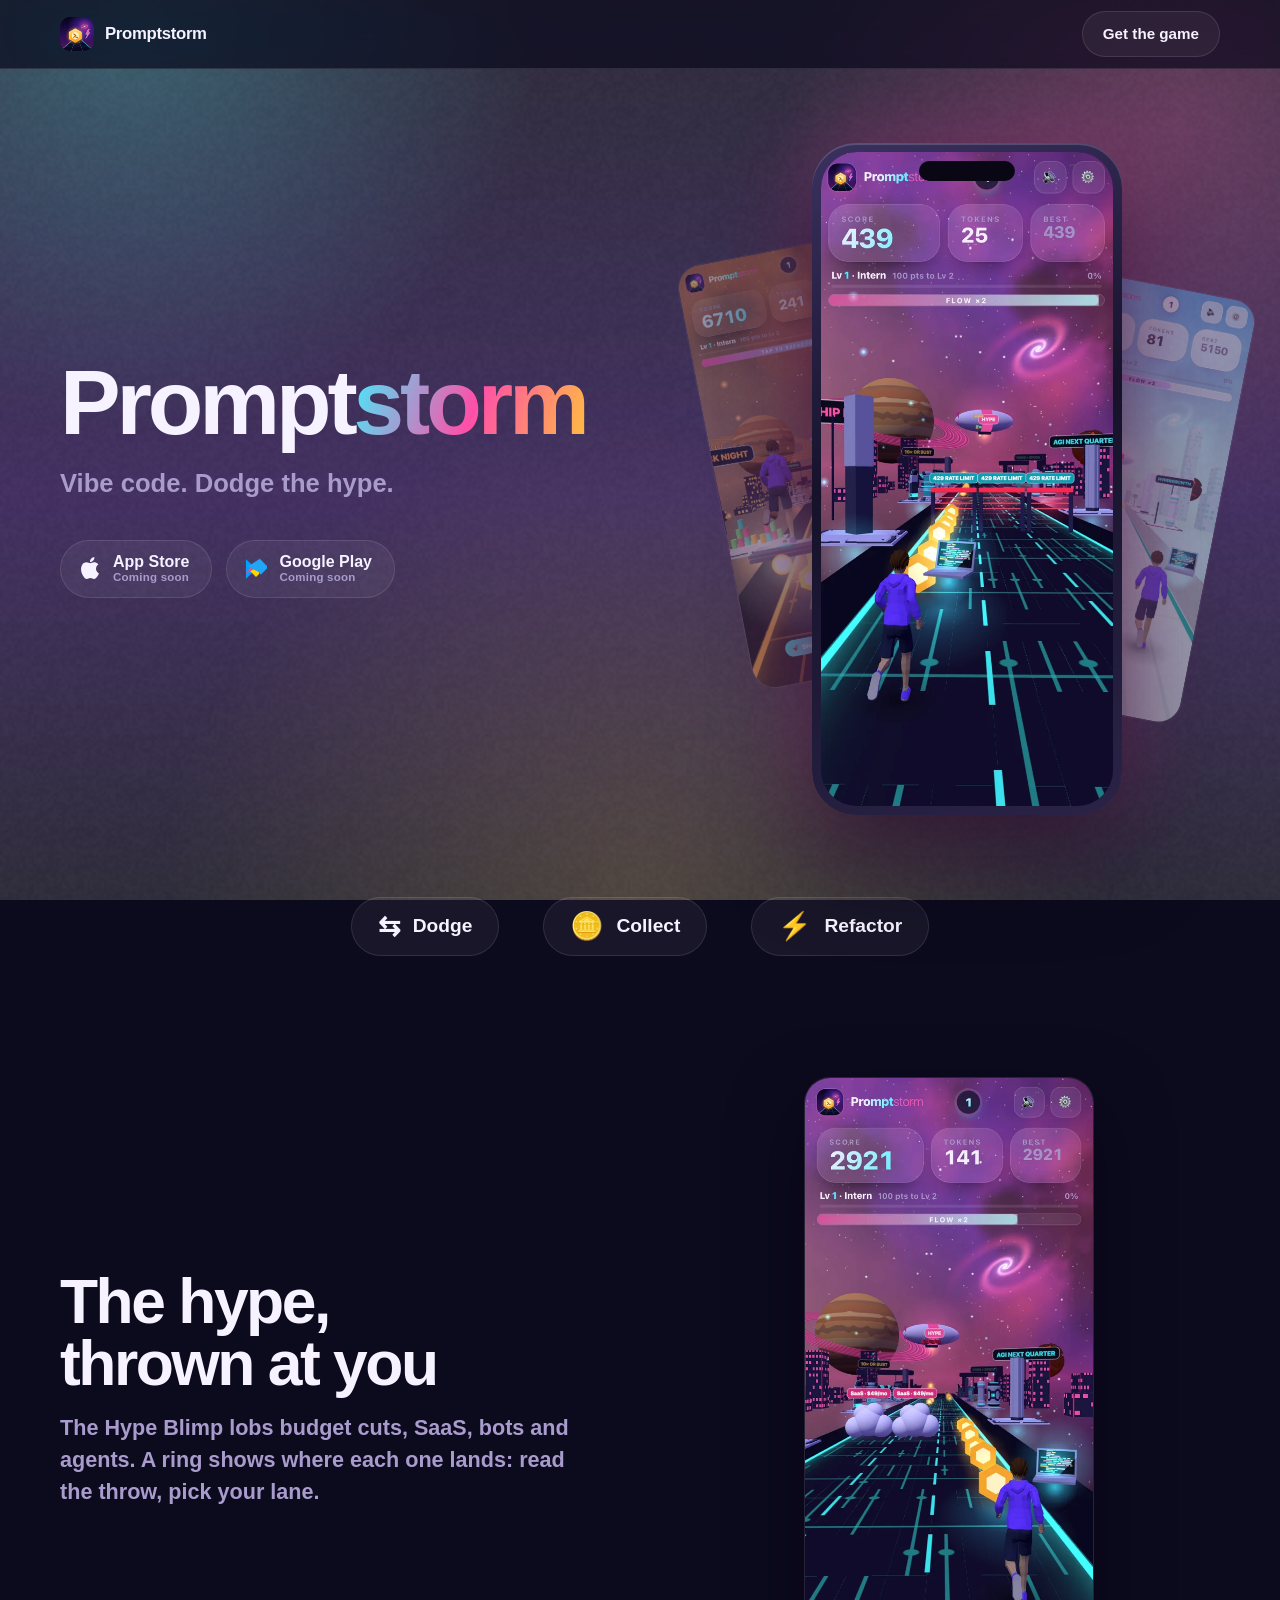
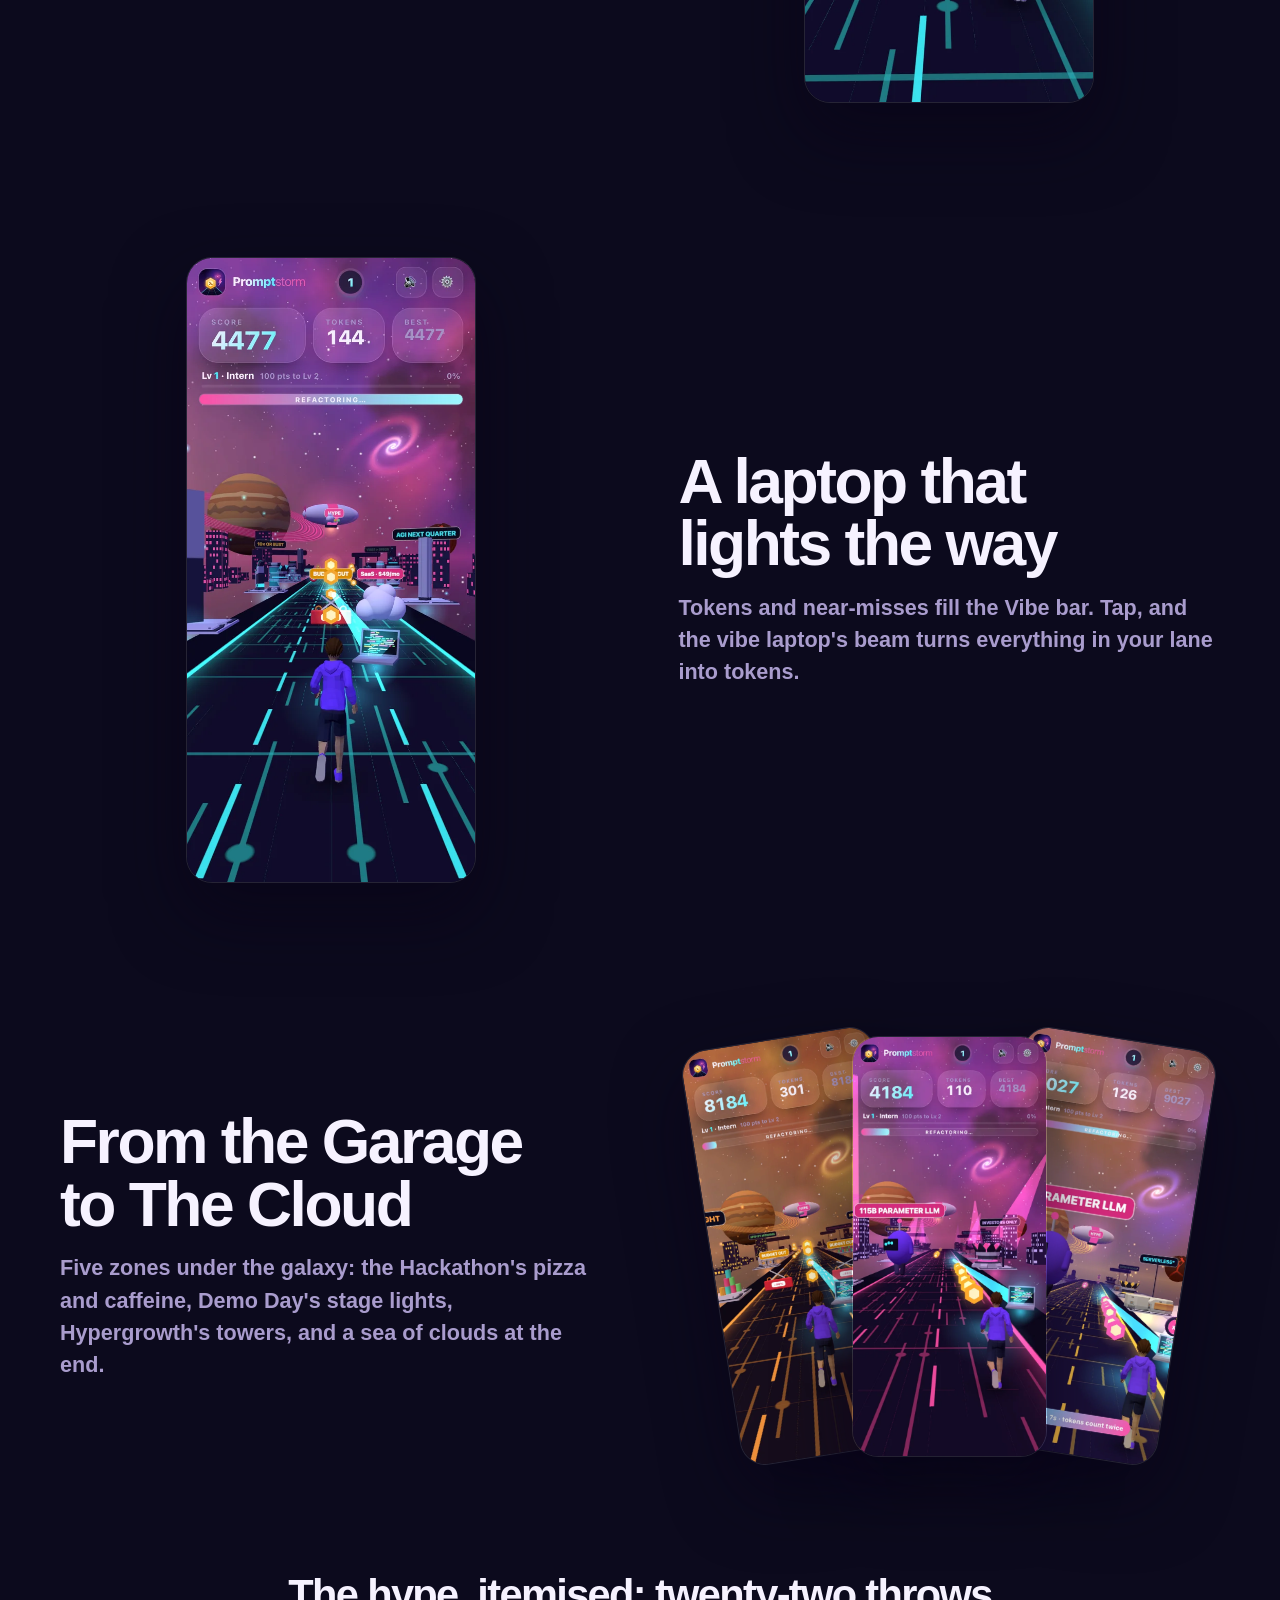
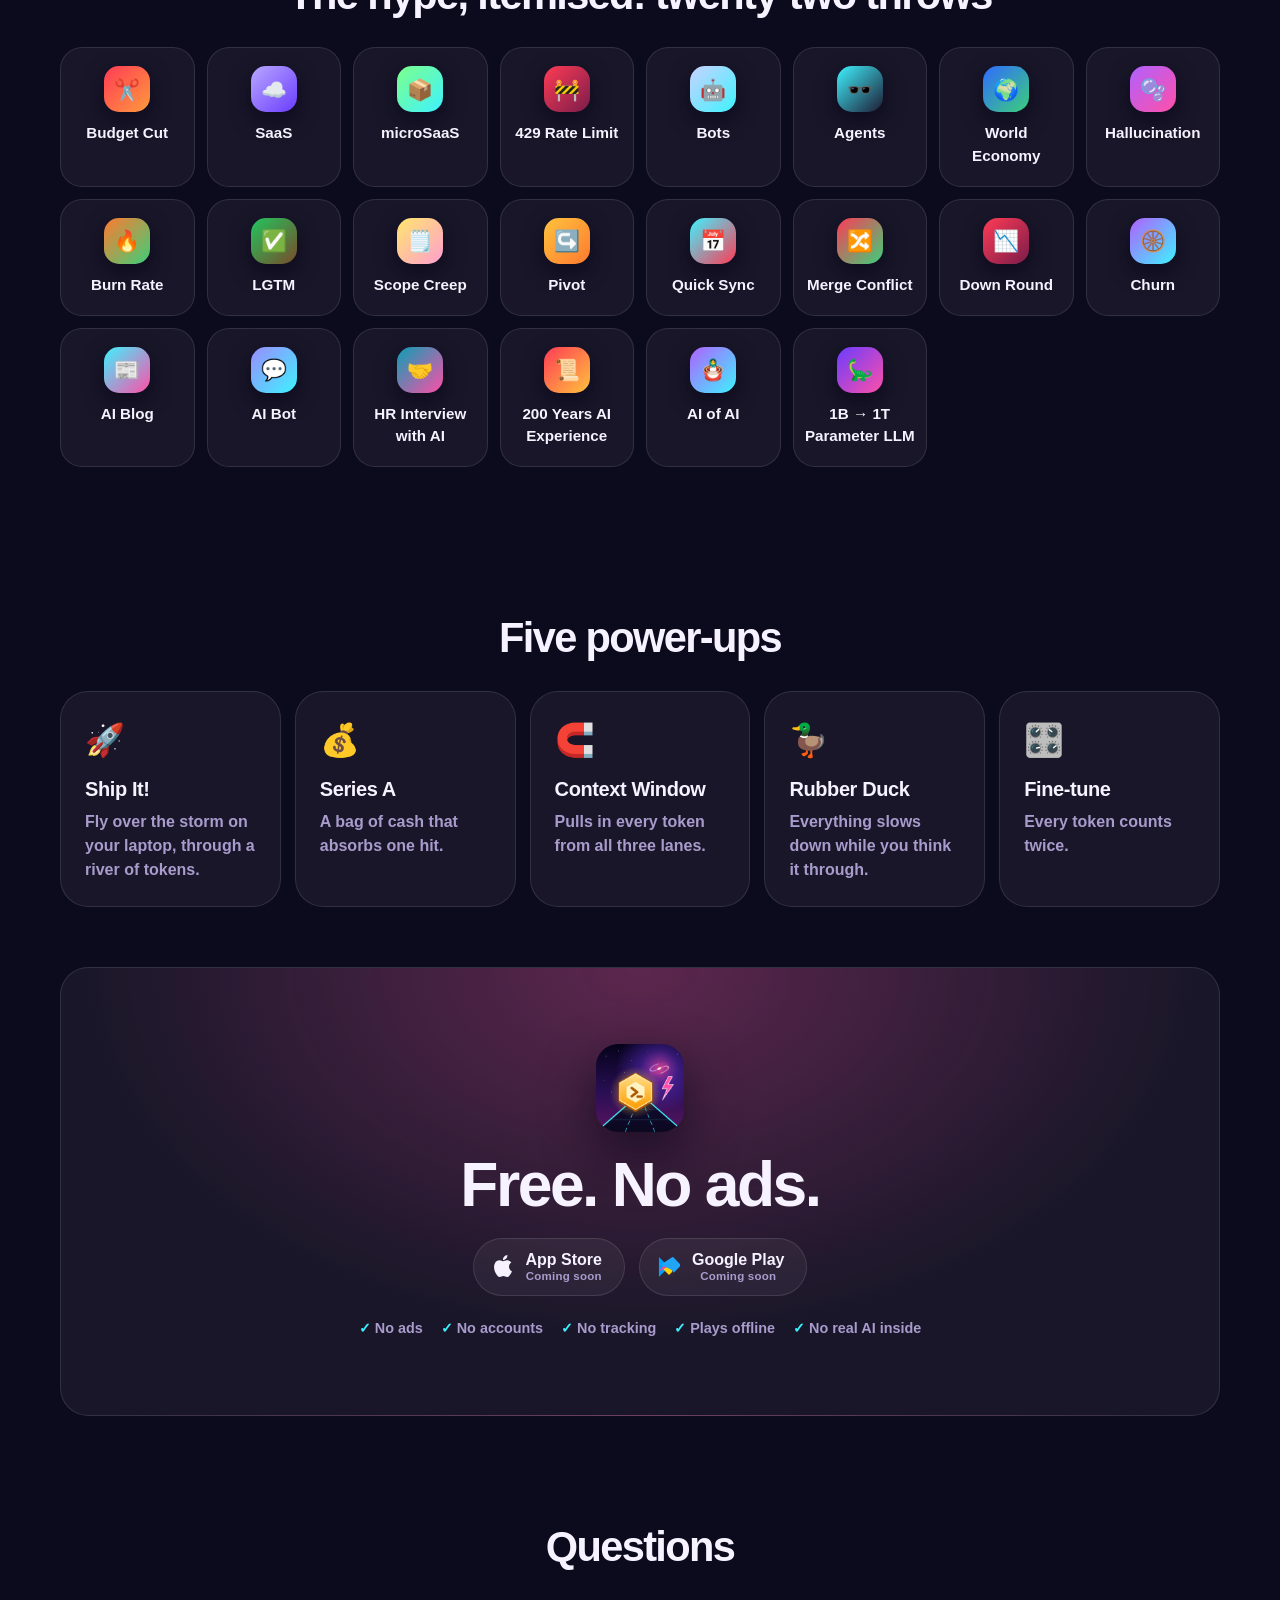
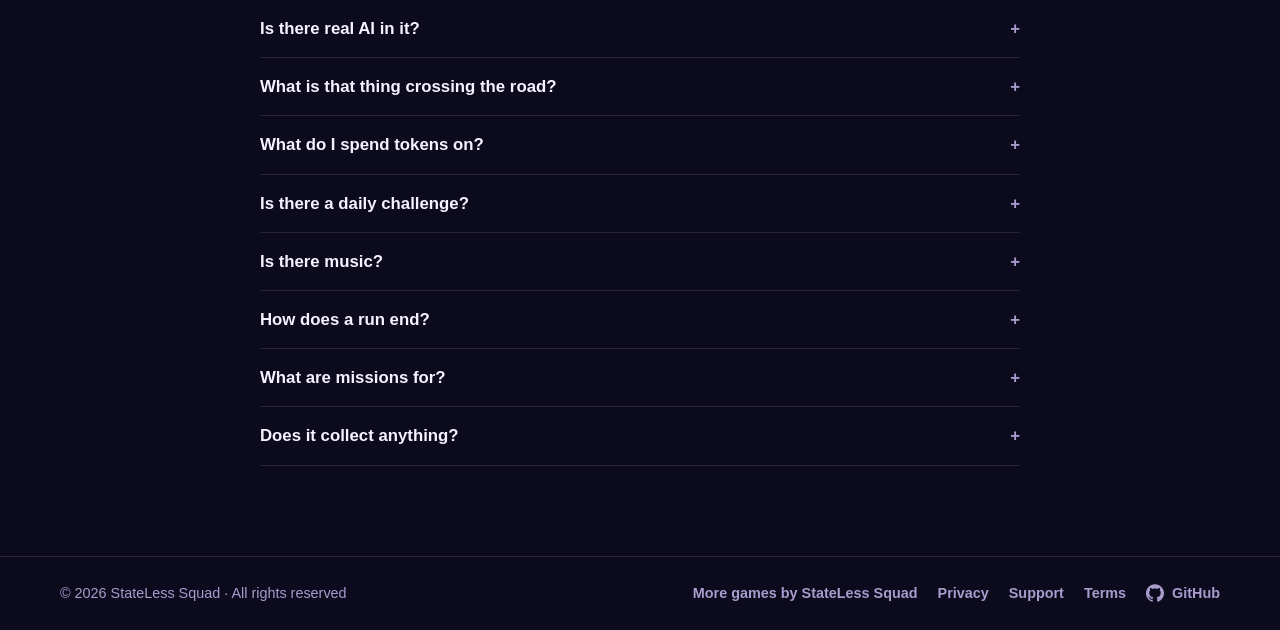
==== commit 9123c9f0: "site: publish Promptstorm" ====
--- a/index.html
+++ b/index.html
@@ -143,7 +143,7 @@
   </section></main>
   <footer>
     <div class="wrap">
-      <span>&copy; 2026 StateLess Squad</span>
+      <span>&copy; 2026 StateLess Squad · All rights reserved</span>
       <nav aria-label="Legal">
         <a href="https://statelesssquad.github.io/stateless-squad-game-publisher-public/">More games by StateLess Squad</a>
         <a href="privacy/">Privacy</a>
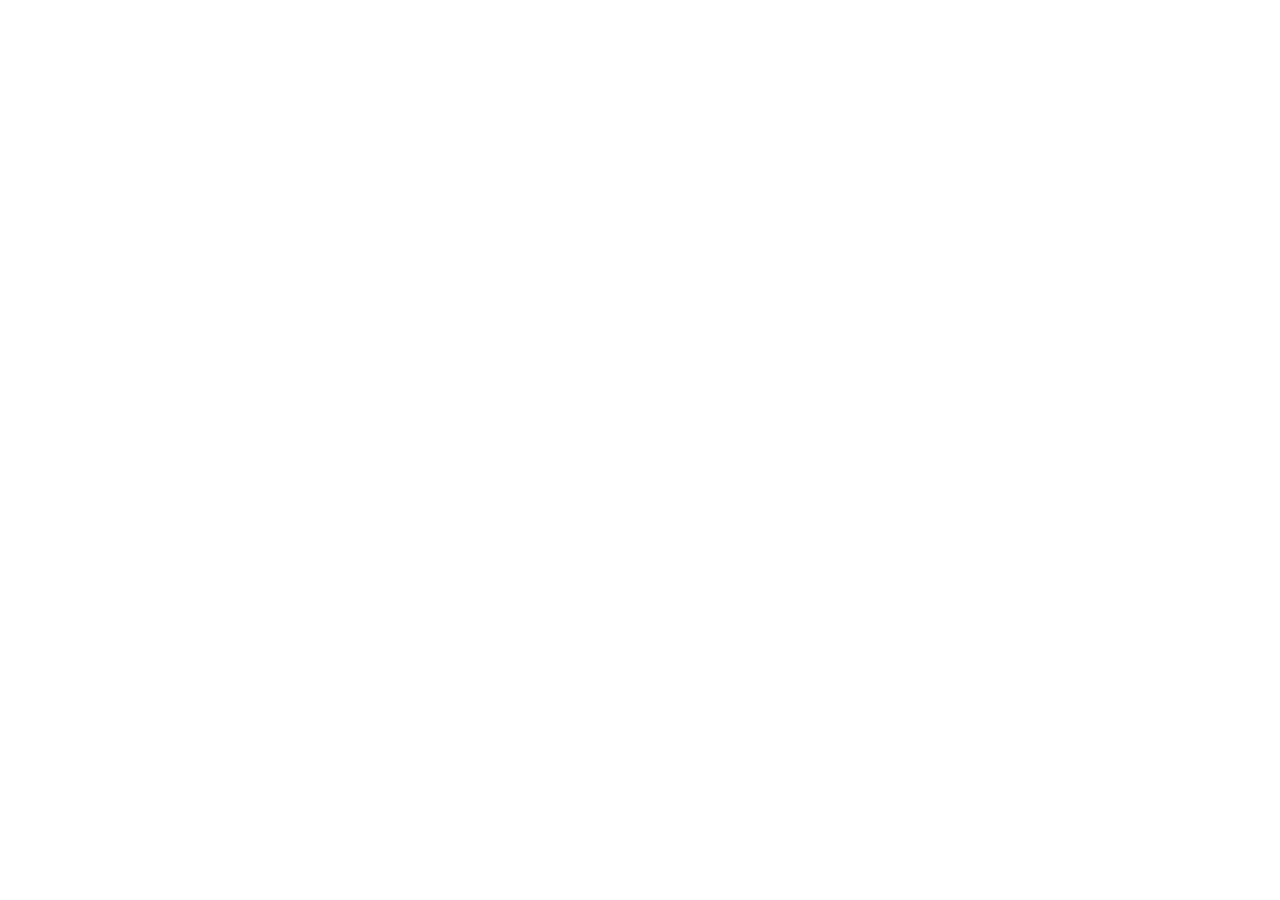
==== commit 3d8b7d94: "Moved to https://www.statelesssquad.com/promptstorm/" ====
--- a/index.html
+++ b/index.html
@@ -1,158 +1,13 @@
 <!doctype html>
-<html lang="en" data-theme="dark">
+<html lang="en">
 <head>
-  <meta charset="utf-8">
-  <meta name="viewport" content="width=device-width, initial-scale=1, viewport-fit=cover">
-  <meta name="color-scheme" content="dark">
-  <title>Promptstorm — Vibe code. Dodge the hype.</title>
-  <meta name="description" content="A vibecoder sprints down a neon circuit board through the galaxy, collecting AI tokens while the Hype Blimp throws budget cuts, SaaS, bots and agents at them.">
-  <meta name="robots" content="index, follow, max-image-preview:large">
-  <meta name="keywords" content="endless runner, 3d runner, coding, developer, ai tokens, startup, neon, arcade, offline game">
-  <link rel="canonical" href="https://statelesssquad.github.io/promptstorm-public/">
-  <meta property="og:type" content="website">
-  <meta property="og:site_name" content="StateLess Squad">
-  <meta property="og:locale" content="en_US">
-  <meta property="og:title" content="Promptstorm — Vibe code. Dodge the hype.">
-  <meta property="og:description" content="A vibecoder sprints down a neon circuit board through the galaxy, collecting AI tokens while the Hype Blimp throws budget cuts, SaaS, bots and agents at them.">
-  <meta property="og:image" content="https://statelesssquad.github.io/promptstorm-public/assets/og.png">
-  <meta property="og:image:width" content="1200">
-  <meta property="og:image:height" content="630">
-  <meta property="og:image:alt" content="Promptstorm: Vibe code. Dodge the hype.">
-  <meta property="og:url" content="https://statelesssquad.github.io/promptstorm-public/">
-  <meta name="twitter:card" content="summary_large_image">
-  <meta name="twitter:title" content="Promptstorm — Vibe code. Dodge the hype.">
-  <meta name="twitter:description" content="A vibecoder sprints down a neon circuit board through the galaxy, collecting AI tokens while the Hype Blimp throws budget cuts, SaaS, bots and agents at them.">
-  <meta name="twitter:image" content="https://statelesssquad.github.io/promptstorm-public/assets/og.png">
-  <meta name="twitter:image:alt" content="Promptstorm: Vibe code. Dodge the hype.">
-  <meta name="theme-color" content="#0c0a1d">
-  <meta name="apple-mobile-web-app-title" content="Promptstorm">
-  <link rel="manifest" href="manifest.webmanifest">
-  <link rel="icon" href="assets/favicon.png">
-  <link rel="apple-touch-icon" href="assets/icon.png">
-  <link rel="preload" as="image" href="assets/shots/hero.webp">
-  <link rel="stylesheet" href="assets/style.css">
-  <script type="application/ld+json">{"@context":"https://schema.org","@graph":[{"@type":"Organization","@id":"https://statelesssquad.github.io/stateless-squad-game-publisher-public/#org","name":"StateLess Squad","url":"https://statelesssquad.github.io/stateless-squad-game-publisher-public/"},{"@type":"VideoGame","@id":"https://statelesssquad.github.io/promptstorm-public/#game","name":"Promptstorm","description":"A vibecoder sprints down a neon circuit board through the galaxy, collecting AI tokens while the Hype Blimp throws budget cuts, SaaS, bots and agents at them. Run from the Garage through the Hackathon, Demo Day and Hypergrowth to The Cloud. Swipe to switch lanes, jump and slide; fill the Vibe bar and fire the laptop's Refactor beam. No ads, no accounts, plays offline.","url":"https://statelesssquad.github.io/promptstorm-public/","image":"https://statelesssquad.github.io/promptstorm-public/assets/og.png","screenshot":["https://statelesssquad.github.io/promptstorm-public/assets/shots/hero.webp","https://statelesssquad.github.io/promptstorm-public/assets/shots/storm.webp","https://statelesssquad.github.io/promptstorm-public/assets/shots/refactor.webp","https://statelesssquad.github.io/promptstorm-public/assets/shots/hackathon.webp","https://statelesssquad.github.io/promptstorm-public/assets/shots/demoday.webp","https://statelesssquad.github.io/promptstorm-public/assets/shots/cloud.webp"],"genre":"Arcade","keywords":"endless runner, 3d runner, coding, developer, ai tokens, startup, neon, arcade, offline game","inLanguage":"en","gamePlatform":["iOS","Android","Web browser"],"operatingSystem":"iOS, Android, Web","applicationCategory":"GameApplication","isAccessibleForFree":true,"author":{"@id":"https://statelesssquad.github.io/stateless-squad-game-publisher-public/#org"},"publisher":{"@id":"https://statelesssquad.github.io/stateless-squad-game-publisher-public/#org"},"offers":{"@type":"Offer","price":"0","priceCurrency":"USD"},"trailer":{"@type":"VideoObject","name":"Promptstorm gameplay","description":"Vibe code. Dodge the hype.","thumbnailUrl":"https://statelesssquad.github.io/promptstorm-public/assets/shots/hero.webp","contentUrl":"https://statelesssquad.github.io/promptstorm-public/assets/demo.mp4","uploadDate":"2026-10-22"}},{"@type":"BreadcrumbList","itemListElement":[{"@type":"ListItem","position":1,"name":"StateLess Squad","item":"https://statelesssquad.github.io/stateless-squad-game-publisher-public/"},{"@type":"ListItem","position":2,"name":"Promptstorm","item":"https://statelesssquad.github.io/promptstorm-public/"}]},{"@type":"FAQPage","mainEntity":[{"@type":"Question","name":"Is there real AI in it?","acceptedAnswer":{"@type":"Answer","text":"No. It's a game about the hype, not a product of it. The tokens are glowing hexagons, and the agents only wear sunglasses."}},{"@type":"Question","name":"What is that thing crossing the road?","acceptedAnswer":{"@type":"Answer","text":"An LLM. The first one is 1B parameters. Every one after it is bigger, by a random factor, until they're measured in trillions."}},{"@type":"Question","name":"What do I spend tokens on?","acceptedAnswer":{"@type":"Answer","text":"The locker: nine outfits for the runner and the vibe laptop. Two can't be bought; they come with the Unicorn and Legend titles. And once a run, a git revert."}},{"@type":"Question","name":"Is there a daily challenge?","acceptedAnswer":{"@type":"Answer","text":"The Daily Sprint: the same course for everyone today, with your best and a day streak."}},{"@type":"Question","name":"Is there music?","acceptedAnswer":{"@type":"Answer","text":"A song for each zone, made in the game itself: drums and bass, an arp when you hit a Flow streak, a lead when a power-up kicks in. It has its own switch in the settings."}},{"@type":"Question","name":"How does a run end?","acceptedAnswer":{"@type":"Answer","text":"A first hit is a stumble: your Flow resets and the blimp closes in. A second hit within six seconds and prod is down. Once a run, banked tokens buy a git revert."}},{"@type":"Question","name":"What are missions for?","acceptedAnswer":{"@type":"Answer","text":"Three at a time, from “Collect 50 tokens” to “Reach The Cloud”. Each one banks tokens and raises your title, from Intern to Legend."}},{"@type":"Question","name":"Does it collect anything?","acceptedAnswer":{"@type":"Answer","text":"No. Your best score and your token bank stay on your device, and nothing is sent anywhere. It plays offline."}}]}]}</script>
+<meta charset="utf-8">
+<title>Promptstorm has moved</title>
+<link rel="canonical" href="https://www.statelesssquad.com/promptstorm/">
+<meta http-equiv="refresh" content="0; url=https://www.statelesssquad.com/promptstorm/">
+<script>location.replace("https://www.statelesssquad.com/promptstorm/" + location.hash)</script>
 </head>
 <body>
-  <svg width="0" height="0" style="position:absolute" aria-hidden="true" focusable="false">
-<symbol id="mark-apple" viewBox="0 0 24 24"><path fill="currentColor" d="M12.152 6.896c-.948 0-2.415-1.078-3.96-1.04-2.04.027-3.91 1.183-4.961 3.014-2.117 3.675-.546 9.103 1.519 12.09 1.013 1.454 2.208 3.09 3.792 3.039 1.52-.065 2.09-.987 3.935-.987 1.831 0 2.35.987 3.96.948 1.637-.026 2.676-1.48 3.676-2.948 1.156-1.688 1.636-3.325 1.662-3.415-.039-.013-3.182-1.221-3.22-4.857-.026-3.04 2.48-4.494 2.597-4.559-1.429-2.09-3.623-2.324-4.39-2.376-2-.156-3.675 1.09-4.61 1.09zM15.53 3.83c.843-1.012 1.4-2.427 1.245-3.83-1.207.052-2.662.805-3.532 1.818-.78.896-1.454 2.338-1.273 3.714 1.338.104 2.715-.688 3.559-1.701"/></symbol>
-<symbol id="mark-play" viewBox="0 0 24 24"><path fill="#00A0FF" d="M1.1 1.4C1 1.7 1 2.1 1 2.6v18.8c0 .5 0 .9.1 1.2l.1.1L12 12l.1-.1L1.2 1.3l-.1.1z"/><path fill="#FFD400" d="M15.1 8.4l-3.1-3.1-.1.1L4.3 13l.1.1 7.6 7.6 3.1-3.1c.8-.8.8-2 0-2.8l-3-2.7z"/><path fill="#F342A9" d="M15.1 8.4L12 5.3 1.1 16.2c.2.2.4.3.7.5l11.2-6.3 2.1-2z"/><path fill="#20A5F7" d="M15.1 15.2L3.9 9.9c-.3-.2-.5-.3-.7-.5L15 1.6c.9-.8 1.6-.5 2 .1l6.9 6.9c.8.8.8 2 0 2.8l-6.8 6.8z"/></symbol>
-<symbol id="mark-web" viewBox="0 0 24 24"><path fill="currentColor" d="M12 2a10 10 0 1 0 0 20 10 10 0 0 0 0-20Zm6.9 6h-3a15.7 15.7 0 0 0-1.4-3.6A8 8 0 0 1 18.9 8ZM12 4.1c.8 1.1 1.5 2.4 1.9 3.9h-3.8c.4-1.5 1.1-2.8 1.9-3.9ZM4.3 14a8.2 8.2 0 0 1 0-4h3.4a16.5 16.5 0 0 0 0 4H4.3Zm.8 2h3a15.7 15.7 0 0 0 1.4 3.6A8 8 0 0 1 5.1 16Zm3-8h-3a8 8 0 0 1 4.4-3.6A15.7 15.7 0 0 0 8.1 8ZM12 19.9c-.8-1.1-1.5-2.4-1.9-3.9h3.8c-.4 1.5-1.1 2.8-1.9 3.9Zm2.3-5.9H9.7a14.7 14.7 0 0 1 0-4h4.6a14.7 14.7 0 0 1 0 4Zm.3 5.6a15.7 15.7 0 0 0 1.4-3.6h3a8 8 0 0 1-4.4 3.6Zm1.7-5.6a16.5 16.5 0 0 0 0-4h3.4a8.2 8.2 0 0 1 0 4h-3.4Z"/></symbol>
-<symbol id="mark-github" viewBox="0 0 24 24"><path fill="currentColor" d="M12 .297c-6.63 0-12 5.373-12 12 0 5.303 3.438 9.8 8.205 11.385.6.113.82-.258.82-.577 0-.285-.01-1.04-.015-2.04-3.338.724-4.042-1.61-4.042-1.61C4.422 18.07 3.633 17.7 3.633 17.7c-1.087-.744.084-.729.084-.729 1.205.084 1.838 1.236 1.838 1.236 1.07 1.835 2.809 1.305 3.495.998.108-.776.417-1.305.76-1.605-2.665-.3-5.466-1.332-5.466-5.93 0-1.31.465-2.38 1.235-3.22-.135-.303-.54-1.523.105-3.176 0 0 1.005-.322 3.3 1.23.96-.267 1.98-.399 3-.405 1.02.006 2.04.138 3 .405 2.28-1.552 3.285-1.23 3.285-1.23.645 1.653.24 2.873.12 3.176.765.84 1.23 1.91 1.23 3.22 0 4.61-2.805 5.625-5.475 5.92.42.36.81 1.096.81 2.22 0 1.606-.015 2.896-.015 3.286 0 .315.21.69.825.57C20.565 22.092 24 17.592 24 12.297c0-6.627-5.373-12-12-12"/></symbol>
-</svg>
-  <div class="aurora" aria-hidden="true"></div>
-  <div class="grain" aria-hidden="true"></div>
-  <header class="nav">
-    <div class="wrap">
-      <a class="logo" href="./">
-        <img src="assets/icon.png" alt="" width="34" height="34">
-        Promptstorm
-      </a>
-      <a class="btn btn-ghost" href="#get">Get the game</a>
-    </div>
-  </header>
-  <main id="top"><section class="hero">
-    <div class="wrap">
-      <div class="hero-copy">
-        <h1 style="--chars:11">Prompt<span class="grad">storm</span></h1>
-        <p class="lede">Vibe code. Dodge the hype.</p>
-        <div class="stores">
-    <span class="store"><svg class="mark mark-apple" aria-hidden="true"><use href="#mark-apple"/></svg><span>App Store<small>Coming soon</small></span></span>
-    <span class="store"><svg class="mark" aria-hidden="true"><use href="#mark-play"/></svg><span>Google Play<small>Coming soon</small></span></span>
-    
-  </div>
-      </div>
-      <div class="hero-media">
-        <img class="peek peek-l" src="assets/shots/peek-l.webp" alt="" width="560" height="1214" loading="lazy" decoding="async">
-        <img class="peek peek-r" src="assets/shots/peek-r.webp" alt="" width="560" height="1214" loading="lazy" decoding="async">
-        <div class="phone">
-          <span class="notch" aria-hidden="true"></span>
-          <video poster="assets/shots/hero.webp" autoplay muted loop playsinline preload="none" aria-label="Promptstorm gameplay">
-              <source src="assets/demo-mobile.mp4" media="(max-width: 640px)" type="video/mp4">
-              <source src="assets/demo.mp4" type="video/mp4">
-            </video>
-            <button type="button" class="video-play" id="video-play" hidden aria-label="Play the demo"><span aria-hidden="true">&#9654;</span> Play</button>
-        </div>
-      </div>
-    </div>
-  </section><section class="rules" aria-label="How to play">
-    <div class="wrap">
-      <div class="rule reveal"><span aria-hidden="true">⇆</span> Dodge</div><div class="rule reveal"><span aria-hidden="true">🪙</span> Collect</div><div class="rule reveal"><span aria-hidden="true">⚡</span> Refactor</div>
-    </div>
-  </section><section class="feature">
-      <div class="wrap">
-        <div class="feature-copy reveal">
-          <h2>The hype, thrown at you</h2>
-          <p>The Hype Blimp lobs budget cuts, SaaS, bots and agents. A ring shows where each one lands: read the throw, pick your lane.</p>
-        </div>
-        <div class="feature-art reveal">
-          <div class="single"><img src="assets/shots/storm.webp" alt="The hype, thrown at you" width="560" height="1214" loading="lazy" decoding="async"></div>
-        </div>
-      </div>
-    </section><section class="feature feature-flip">
-      <div class="wrap">
-        <div class="feature-copy reveal">
-          <h2>A laptop that lights the way</h2>
-          <p>Tokens and near-misses fill the Vibe bar. Tap, and the vibe laptop&#39;s beam turns everything in your lane into tokens.</p>
-        </div>
-        <div class="feature-art reveal">
-          <div class="single"><img src="assets/shots/refactor.webp" alt="A laptop that lights the way" width="560" height="1214" loading="lazy" decoding="async"></div>
-        </div>
-      </div>
-    </section><section class="feature">
-      <div class="wrap">
-        <div class="feature-copy reveal">
-          <h2>From the Garage to The Cloud</h2>
-          <p>Five zones under the galaxy: the Hackathon&#39;s pizza and caffeine, Demo Day&#39;s stage lights, Hypergrowth&#39;s towers, and a sea of clouds at the end.</p>
-        </div>
-        <div class="feature-art reveal">
-          <div class="fan"><img src="assets/shots/hackathon.webp" alt="From the Garage to The Cloud: hackathon" width="560" height="1214" loading="lazy" decoding="async"><img src="assets/shots/demoday.webp" alt="From the Garage to The Cloud: demoday" width="560" height="1214" loading="lazy" decoding="async"><img src="assets/shots/cloud.webp" alt="From the Garage to The Cloud: cloud" width="560" height="1214" loading="lazy" decoding="async"></div>
-        </div>
-      </div>
-    </section><section class="worlds" aria-label="The hype, itemised: twenty-two throws">
-    <div class="wrap">
-      <h2 class="section-title reveal">The hype, itemised: twenty-two throws</h2>
-      <div class="shelf" style="--wide:8;--narrow:3">
-        <div class="world reveal"><span class="dot" style="background:linear-gradient(135deg,#ff3b55,#ff9a3d)">✂️</span>Budget Cut</div><div class="world reveal"><span class="dot" style="background:linear-gradient(135deg,#b9a8ff,#6a3cff)">☁️</span>SaaS</div><div class="world reveal"><span class="dot" style="background:linear-gradient(135deg,#7dff8a,#3ef2ff)">📦</span>microSaaS</div><div class="world reveal"><span class="dot" style="background:linear-gradient(135deg,#ff3b55,#7a1c4a)">🚧</span>429 Rate Limit</div><div class="world reveal"><span class="dot" style="background:linear-gradient(135deg,#c9d2ff,#3ef2ff)">🤖</span>Bots</div><div class="world reveal"><span class="dot" style="background:linear-gradient(135deg,#3ef2ff,#1e1b33)">🕶️</span>Agents</div><div class="world reveal"><span class="dot" style="background:linear-gradient(135deg,#2f6bff,#3ccf7a)">🌍</span>World Economy</div><div class="world reveal"><span class="dot" style="background:linear-gradient(135deg,#b061ff,#ff4fa8)">🫧</span>Hallucination</div><div class="world reveal"><span class="dot" style="background:linear-gradient(135deg,#ff7a2f,#3ccf7a)">🔥</span>Burn Rate</div><div class="world reveal"><span class="dot" style="background:linear-gradient(135deg,#22c55e,#7a4b2a)">✅</span>LGTM</div><div class="world reveal"><span class="dot" style="background:linear-gradient(135deg,#ffe66d,#ff9ecf)">🗒️</span>Scope Creep</div><div class="world reveal"><span class="dot" style="background:linear-gradient(135deg,#ffc23d,#ff7a2f)">↪️</span>Pivot</div><div class="world reveal"><span class="dot" style="background:linear-gradient(135deg,#3ef2ff,#ff3b55)">📅</span>Quick Sync</div><div class="world reveal"><span class="dot" style="background:linear-gradient(135deg,#ff3b55,#3ccf7a)">🔀</span>Merge Conflict</div><div class="world reveal"><span class="dot" style="background:linear-gradient(135deg,#ff3b55,#7a1c4a)">📉</span>Down Round</div><div class="world reveal"><span class="dot" style="background:linear-gradient(135deg,#b061ff,#3ef2ff)">🛞</span>Churn</div><div class="world reveal"><span class="dot" style="background:linear-gradient(135deg,#3ef2ff,#ff4fa8)">📰</span>AI Blog</div><div class="world reveal"><span class="dot" style="background:linear-gradient(135deg,#9a8cff,#3ef2ff)">💬</span>AI Bot</div><div class="world reveal"><span class="dot" style="background:linear-gradient(135deg,#0a9fb5,#ff4fa8)">🤝</span>HR Interview with AI</div><div class="world reveal"><span class="dot" style="background:linear-gradient(135deg,#ff3b55,#ffc23d)">📜</span>200 Years AI Experience</div><div class="world reveal"><span class="dot" style="background:linear-gradient(135deg,#b061ff,#3ef2ff)">🪆</span>AI of AI</div><div class="world reveal"><span class="dot" style="background:linear-gradient(135deg,#6a3cff,#ff4fa8)">🦕</span>1B → 1T Parameter LLM</div>
-      </div>
-    </div>
-  </section><section class="modes">
-    <div class="wrap">
-      <h2 class="section-title reveal">Five power-ups</h2>
-      <div class="mode-grid">
-        <div class="mode reveal"><span class="mode-icon" aria-hidden="true">🚀</span><h3>Ship It!</h3><p>Fly over the storm on your laptop, through a river of tokens.</p></div><div class="mode reveal"><span class="mode-icon" aria-hidden="true">💰</span><h3>Series A</h3><p>A bag of cash that absorbs one hit.</p></div><div class="mode reveal"><span class="mode-icon" aria-hidden="true">🧲</span><h3>Context Window</h3><p>Pulls in every token from all three lanes.</p></div><div class="mode reveal"><span class="mode-icon" aria-hidden="true">🦆</span><h3>Rubber Duck</h3><p>Everything slows down while you think it through.</p></div><div class="mode reveal"><span class="mode-icon" aria-hidden="true">🎛️</span><h3>Fine-tune</h3><p>Every token counts twice.</p></div>
-      </div>
-    </div>
-  </section><section id="get" class="get">
-    <div class="wrap reveal">
-      <img src="assets/icon.png" alt="" width="88" height="88">
-      <h2>Free. No ads.</h2>
-      
-      <div class="stores">
-    <span class="store"><svg class="mark mark-apple" aria-hidden="true"><use href="#mark-apple"/></svg><span>App Store<small>Coming soon</small></span></span>
-    <span class="store"><svg class="mark" aria-hidden="true"><use href="#mark-play"/></svg><span>Google Play<small>Coming soon</small></span></span>
-    
-  </div>
-      <ul class="promises"><li>No ads</li><li>No accounts</li><li>No tracking</li><li>Plays offline</li><li>No real AI inside</li></ul>
-    </div>
-  </section><section class="faq">
-    <div class="wrap">
-      <h2 class="section-title reveal">Questions</h2>
-      <details class="reveal"><summary>Is there real AI in it?</summary><p>No. It&#39;s a game about the hype, not a product of it. The tokens are glowing hexagons, and the agents only wear sunglasses.</p></details><details class="reveal"><summary>What is that thing crossing the road?</summary><p>An LLM. The first one is 1B parameters. Every one after it is bigger, by a random factor, until they&#39;re measured in trillions.</p></details><details class="reveal"><summary>What do I spend tokens on?</summary><p>The locker: nine outfits for the runner and the vibe laptop. Two can&#39;t be bought; they come with the Unicorn and Legend titles. And once a run, a git revert.</p></details><details class="reveal"><summary>Is there a daily challenge?</summary><p>The Daily Sprint: the same course for everyone today, with your best and a day streak.</p></details><details class="reveal"><summary>Is there music?</summary><p>A song for each zone, made in the game itself: drums and bass, an arp when you hit a Flow streak, a lead when a power-up kicks in. It has its own switch in the settings.</p></details><details class="reveal"><summary>How does a run end?</summary><p>A first hit is a stumble: your Flow resets and the blimp closes in. A second hit within six seconds and prod is down. Once a run, banked tokens buy a git revert.</p></details><details class="reveal"><summary>What are missions for?</summary><p>Three at a time, from “Collect 50 tokens” to “Reach The Cloud”. Each one banks tokens and raises your title, from Intern to Legend.</p></details><details class="reveal"><summary>Does it collect anything?</summary><p>No. Your best score and your token bank stay on your device, and nothing is sent anywhere. It plays offline.</p></details>
-    </div>
-  </section></main>
-  <footer>
-    <div class="wrap">
-      <span>&copy; 2026 StateLess Squad · All rights reserved</span>
-      <nav aria-label="Legal">
-        <a href="https://statelesssquad.github.io/stateless-squad-game-publisher-public/">More games by StateLess Squad</a>
-        <a href="privacy/">Privacy</a>
-        <a href="support/">Support</a>
-        <a href="terms/">Terms</a>
-        <a href="https://github.com/StatelessSquad/promptstorm-public"><svg class="mark" aria-hidden="true"><use href="#mark-github"/></svg>GitHub</a>
-      </nav>
-    </div>
-  </footer>
-  <script src="assets/app.js" defer></script>
+<p>Promptstorm has moved to <a href="https://www.statelesssquad.com/promptstorm/">https://www.statelesssquad.com/promptstorm/</a>.</p>
 </body>
 </html>
